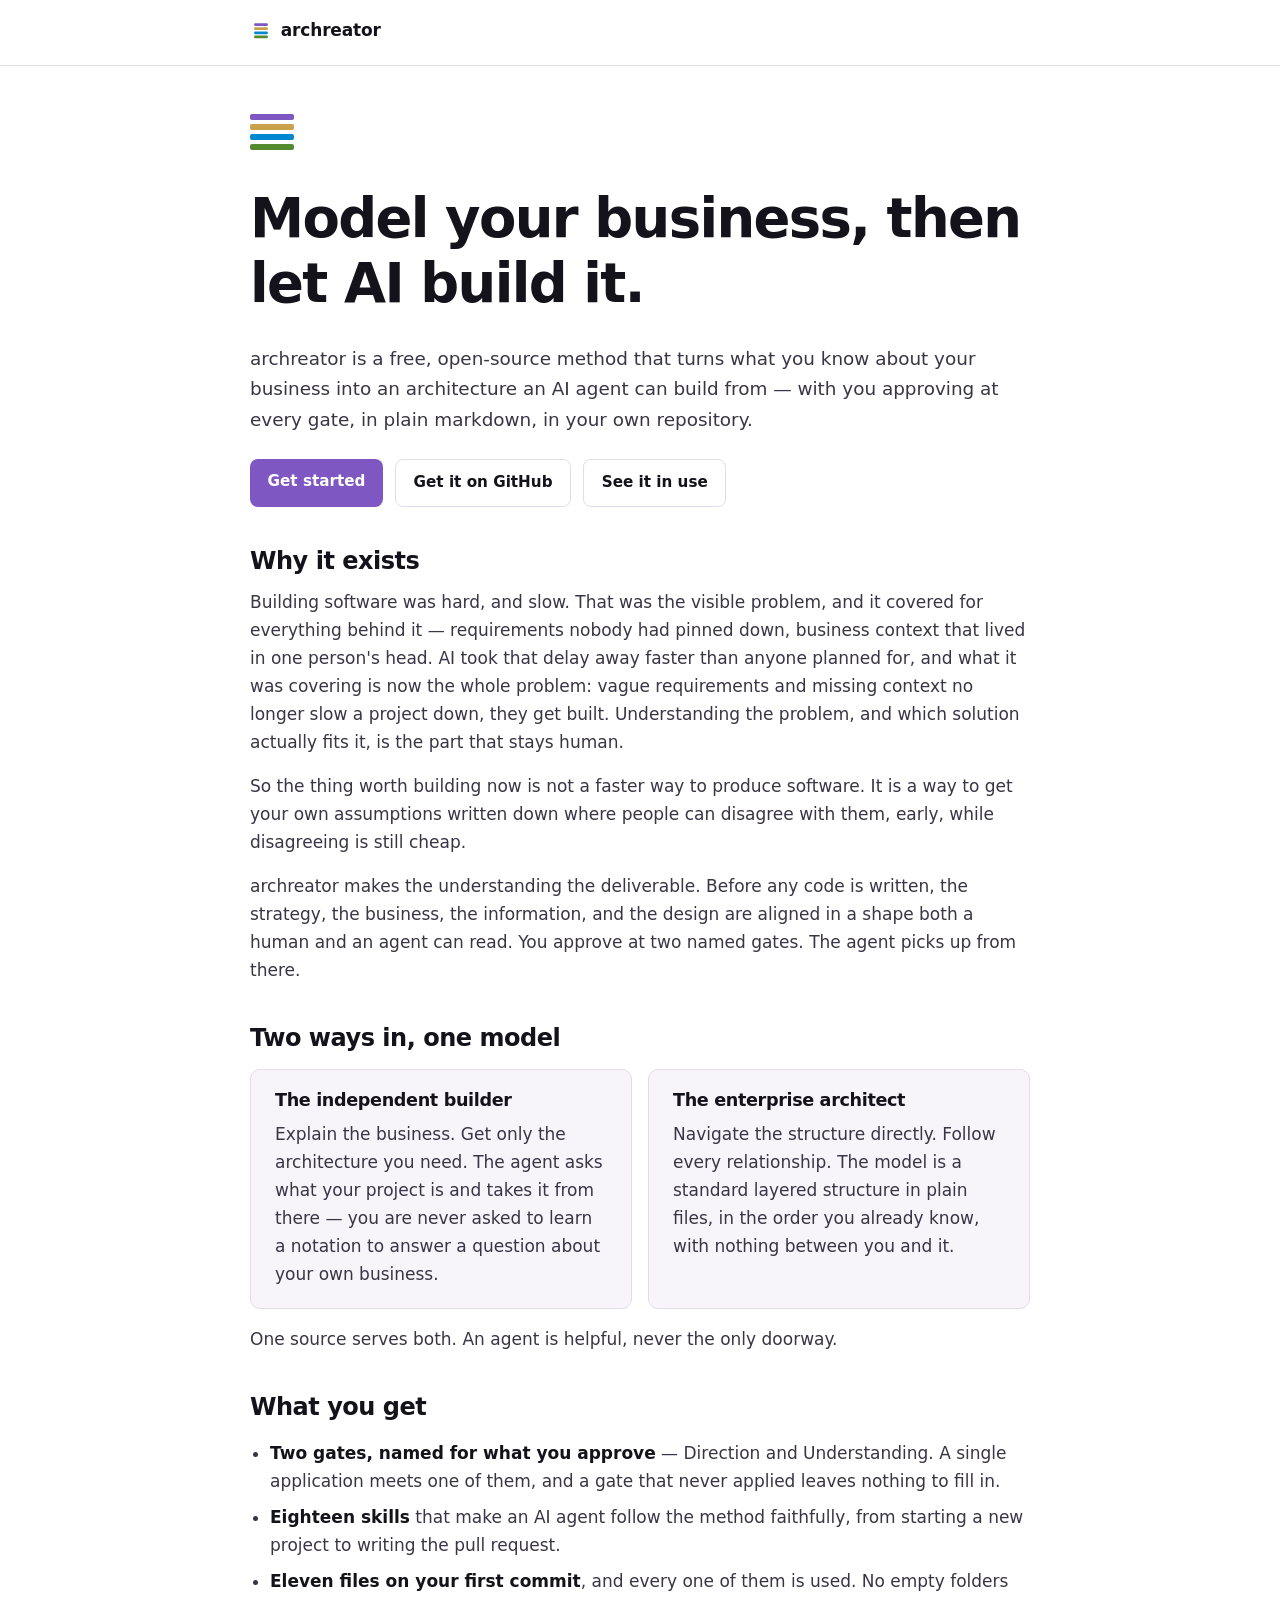
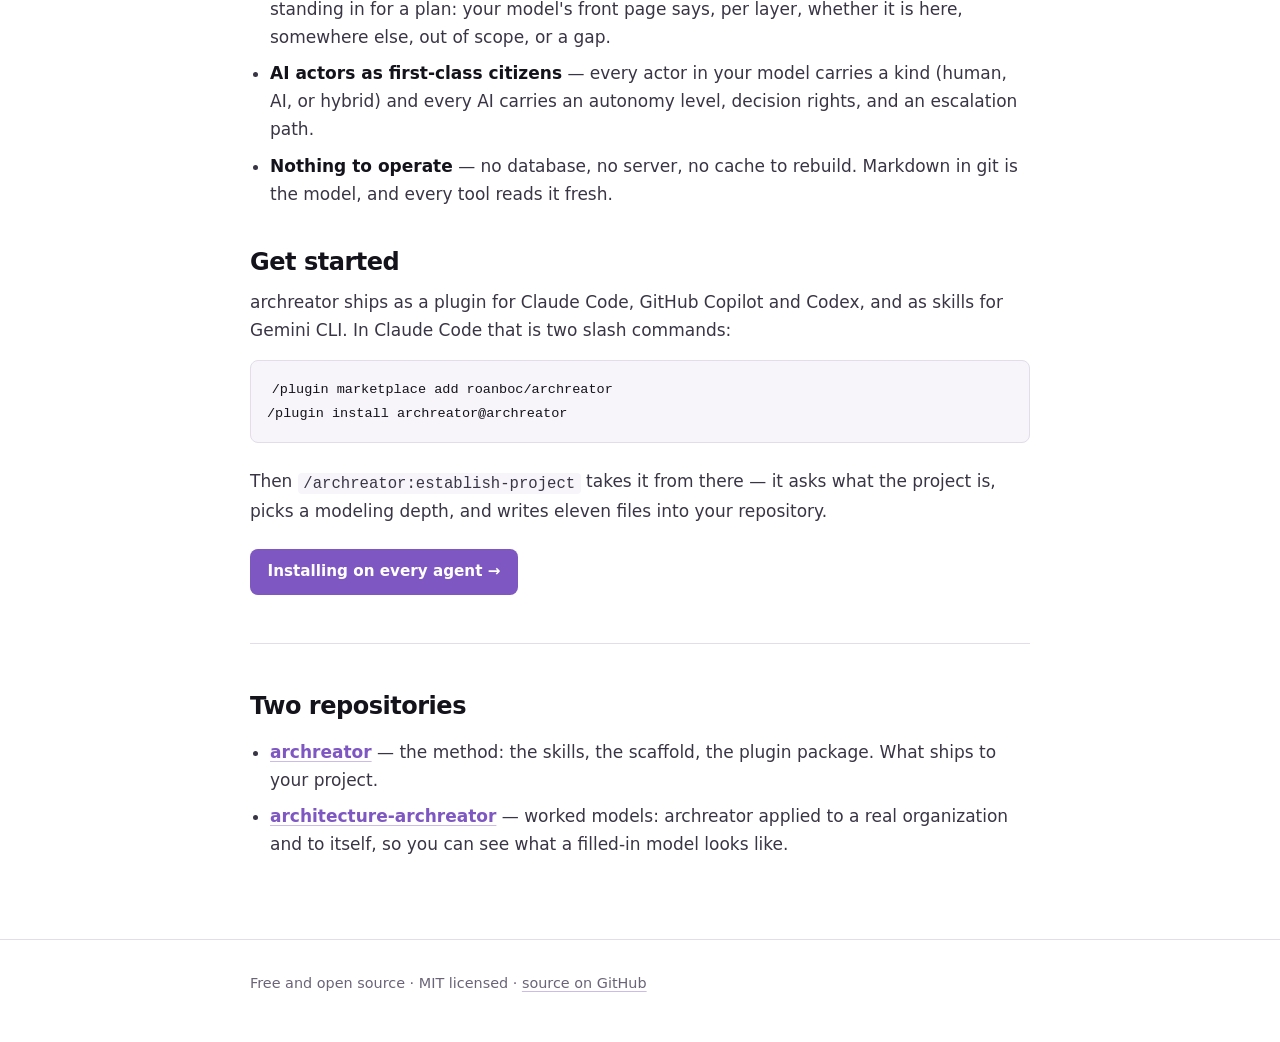
==== site/index.html @ f851e904 "feat: skills by name, three listed, and a health report — 0.4.0 A host loads every skill's name and " ====
<!doctype html>
<html lang="en">
<head>
  <meta charset="utf-8" />
  <meta name="viewport" content="width=device-width, initial-scale=1" />
  <title>archreator — model your business, then let AI build it</title>
  <meta name="description" content="A free, open-source method that turns what you know about your business into an architecture an AI agent can build from, with you approving at every gate. Ships as a plugin for Claude Code, GitHub Copilot and Codex." />
  <meta property="og:title" content="archreator" />
  <meta property="og:description" content="Model your business, then let AI build it. Free, open source, no accounts." />
  <meta property="og:type" content="website" />
  <link rel="icon" href="data:image/svg+xml,%3Csvg xmlns='http://www.w3.org/2000/svg' viewBox='0 0 32 32'%3E%3Crect x='6' y='6' width='20' height='4' rx='1.5' fill='%237e57c2'/%3E%3Crect x='6' y='12' width='20' height='4' rx='1.5' fill='%23c8a24a'/%3E%3Crect x='6' y='18' width='20' height='4' rx='1.5' fill='%230288d1'/%3E%3Crect x='6' y='24' width='20' height='4' rx='1.5' fill='%23558b2f'/%3E%3C/svg%3E" />
  <link rel="stylesheet" href="./style.css" />
</head>
<body>

<header class="site-header">
  <div class="wrap">
    <a class="brand" href="./index.html">
      <svg width="22" height="22" viewBox="0 0 32 32" aria-hidden="true">
        <rect x="6" y="6"  width="20" height="4" rx="1.5" fill="#7e57c2" />
        <rect x="6" y="12" width="20" height="4" rx="1.5" fill="#c8a24a" />
        <rect x="6" y="18" width="20" height="4" rx="1.5" fill="#0288d1" />
        <rect x="6" y="24" width="20" height="4" rx="1.5" fill="#558b2f" />
      </svg>
      archreator
    </a>
  </div>
</header>

<main>
  <div class="wrap">

    <div class="stripes" aria-hidden="true">
      <span style="background:#7e57c2"></span>
      <span style="background:#c8a24a"></span>
      <span style="background:#0288d1"></span>
      <span style="background:#558b2f"></span>
    </div>

    <h1>Model your business, then let AI build it.</h1>

    <p class="lede">
      archreator is a free, open-source method that turns what you know about
      your business into an architecture an AI agent can build from — with you
      approving at every gate, in plain markdown, in your own repository.
    </p>

    <div class="actions">
      <a class="btn btn-primary" href="./start.html">Get started</a>
      <a class="btn btn-ghost" href="https://github.com/roanboc/archreator">Get it on GitHub</a>
      <a class="btn btn-ghost" href="https://github.com/roanboc/architecture-archreator">See it in use</a>
    </div>

    <h2>Why it exists</h2>
    <p>
      Building software was hard, and slow. That was the visible problem, and
      it covered for everything behind it — requirements nobody had pinned
      down, business context that lived in one person's head. AI took that
      delay away faster than anyone planned for, and what it was covering is
      now the whole problem: vague requirements and missing context no longer
      slow a project down, they get built. Understanding the problem, and
      which solution actually fits it, is the part that stays human.
    </p>
    <p>
      So the thing worth building now is not a faster way to produce software.
      It is a way to get your own assumptions written down where people can
      disagree with them, early, while disagreeing is still cheap.
    </p>
    <p>
      archreator makes the understanding the deliverable. Before any code is
      written, the strategy, the business, the information, and the design
      are aligned in a shape both a human and an agent can read. You approve
      at two named gates. The agent picks up from there.
    </p>

    <h2>Two ways in, one model</h2>
    <div class="routes">
      <div class="route">
        <h3>The independent builder</h3>
        <p>Explain the business. Get only the architecture you need. The agent asks what your project is and takes it from there — you are never asked to learn a notation to answer a question about your own business.</p>
      </div>
      <div class="route">
        <h3>The enterprise architect</h3>
        <p>Navigate the structure directly. Follow every relationship. The model is a standard layered structure in plain files, in the order you already know, with nothing between you and it.</p>
      </div>
    </div>
    <p>One source serves both. An agent is helpful, never the only doorway.</p>

    <h2>What you get</h2>
    <ul>
      <li><strong>Two gates, named for what you approve</strong> — Direction and Understanding. A single application meets one of them, and a gate that never applied leaves nothing to fill in.</li>
      <li><strong>Eighteen skills</strong> that make an AI agent follow the method faithfully, from starting a new project to writing the pull request.</li>
      <li><strong>Eleven files on your first commit</strong>, and every one of them is used. No empty folders standing in for a plan: your model's front page says, per layer, whether it is here, somewhere else, out of scope, or a gap.</li>
      <li><strong>AI actors as first-class citizens</strong> — every actor in your model carries a kind (human, AI, or hybrid) and every AI carries an autonomy level, decision rights, and an escalation path.</li>
      <li><strong>Nothing to operate</strong> — no database, no server, no cache to rebuild. Markdown in git is the model, and every tool reads it fresh.</li>
    </ul>

    <h2>Get started</h2>
    <p>
      archreator ships as a plugin for Claude Code, GitHub Copilot and Codex,
      and as skills for Gemini CLI. In Claude Code that is two slash commands:
    </p>
    <pre><code>/plugin marketplace add roanboc/archreator
/plugin install archreator@archreator</code></pre>
    <p>
      Then <code>/archreator:establish-project</code> takes it from there — it
      asks what the project is, picks a modeling depth, and writes eleven files
      into your repository.
    </p>
    <div class="actions">
      <a class="btn btn-primary" href="./start.html">Installing on every agent →</a>
    </div>

    <hr />

    <h2>Two repositories</h2>
    <ul>
      <li><strong><a href="https://github.com/roanboc/archreator">archreator</a></strong> — the method: the skills, the scaffold, the plugin package. What ships to your project.</li>
      <li><strong><a href="https://github.com/roanboc/architecture-archreator">architecture-archreator</a></strong> — worked models: archreator applied to a real organization and to itself, so you can see what a filled-in model looks like.</li>
    </ul>

  </div>
</main>

<footer>
  <div class="wrap">
    Free and open source · MIT licensed ·
    <a href="https://github.com/roanboc/archreator">source on GitHub</a>
  </div>
</footer>

</body>
</html>
---- site/style.css ----
:root {
  color-scheme: light dark;
  --violet: #7e57c2;
  --sand:   #c8a24a;
  --cyan:   #0288d1;
  --green:  #558b2f;
  --ink:    #14121a;
  --ink-2:  #3a3545;
  --ink-3:  #6b6478;
  --paper:  #ffffff;
  --paper-2:#f7f5fa;
  --line:   #e2dceb;
  --accent: var(--violet);
  --sans:   ui-sans-serif, system-ui, -apple-system, "Segoe UI", Roboto, "Helvetica Neue", Arial, sans-serif;
  --mono:   ui-monospace, SFMono-Regular, "SF Mono", Menlo, Consolas, monospace;
}
@media (prefers-color-scheme: dark) {
  :root {
    --ink: #f2eefb; --ink-2: #c3bcd4; --ink-3: #9189aa;
    --paper: #100e16; --paper-2: #17141f; --line: #2a2437;
    --violet: #a98bea; --sand: #e0b968; --cyan: #4bb6ef; --green: #8dc45f;
  }
}
*, *::before, *::after { box-sizing: border-box; }
body {
  margin: 0; background: var(--paper); color: var(--ink);
  font-family: var(--sans); font-size: 17px; line-height: 1.65;
  -webkit-font-smoothing: antialiased;
}
.wrap { width: min(100% - 2.5rem, 780px); margin-inline: auto; }
h1, h2, h3 { line-height: 1.2; letter-spacing: -0.02em; margin: 0 0 .5em; font-weight: 680; }
h1 { font-size: clamp(2.1rem, 1.4rem + 3vw, 3.4rem); letter-spacing: -0.03em; }
h2 { font-size: 1.5rem; margin-top: 2.5rem; }
h3 { font-size: 1.1rem; margin-top: 1.5rem; }
p { margin: 0 0 1rem; color: var(--ink-2); }
a { color: var(--accent); text-decoration-color: color-mix(in oklab, var(--accent) 40%, transparent); text-underline-offset: 3px; }
a:hover { text-decoration-color: currentColor; }
code { font-family: var(--mono); font-size: .92em; background: var(--paper-2); padding: .1em .35em; border-radius: 4px; }
pre { font-family: var(--mono); font-size: .92rem; background: var(--paper-2); border: 1px solid var(--line); border-radius: 8px; padding: 1rem; overflow-x: auto; margin: 1rem 0 1.5rem; }
header.site-header { border-bottom: 1px solid var(--line); padding: 1rem 0; }
header .brand { display: inline-flex; align-items: center; gap: .55rem; text-decoration: none; color: var(--ink); font-weight: 720; letter-spacing: -0.01em; }
main { padding: 3rem 0 4rem; }
.lede { font-size: 1.15rem; color: var(--ink-2); margin-bottom: 1.5rem; }
.stripes { display: inline-block; margin-bottom: 1.5rem; }
.stripes span { display: block; width: 44px; height: 6px; border-radius: 2px; margin-bottom: 4px; }
.actions { display: flex; flex-wrap: wrap; gap: .75rem; margin: 1.5rem 0 2.5rem; }
.btn { display: inline-block; padding: .65rem 1.1rem; border-radius: 8px; font-weight: 600; text-decoration: none; font-size: .95rem; }
.btn-primary { background: var(--accent); color: #ffffff; }
.btn-primary:hover { background: color-mix(in oklab, var(--accent) 88%, black); }
.btn-ghost { border: 1px solid var(--line); color: var(--ink); background: transparent; }
.btn-ghost:hover { background: var(--paper-2); }
ul { padding-left: 1.25rem; }
li { margin-bottom: .5rem; color: var(--ink-2); }
li strong { color: var(--ink); }
hr { border: none; border-top: 1px solid var(--line); margin: 3rem 0; }
footer { color: var(--ink-3); font-size: .9rem; padding: 2rem 0 3rem; border-top: 1px solid var(--line); }
footer a { color: var(--ink-3); }
@media (prefers-color-scheme: dark) {
  .btn-primary { color: #16121f; }
}

/* --- Get started page --- */
.host-nav { display: flex; flex-wrap: wrap; gap: .5rem; margin: 1.5rem 0 2.5rem; }
.host-nav a { display: inline-block; padding: .45rem .85rem; border: 1px solid var(--line); border-radius: 999px; font-size: .9rem; font-weight: 600; text-decoration: none; color: var(--ink); background: var(--paper-2); }
.host-nav a:hover { border-color: var(--accent); color: var(--accent); }
.host { border: 1px solid var(--line); border-radius: 10px; padding: 1.25rem 1.5rem; margin: 0 0 1.5rem; background: var(--paper-2); }
.host h3 { margin-top: 0; display: flex; align-items: baseline; gap: .6rem; flex-wrap: wrap; }
.host h3 .where { font-size: .8rem; font-weight: 500; color: var(--ink-3); letter-spacing: 0; }
.host pre { background: var(--paper); margin-bottom: .75rem; }
.host p:last-child { margin-bottom: 0; }
.steps { counter-reset: step; list-style: none; padding-left: 0; }
.steps > li { counter-increment: step; position: relative; padding-left: 2.5rem; margin-bottom: 1rem; }
.steps > li::before { content: counter(step); position: absolute; left: 0; top: .1rem; width: 1.7rem; height: 1.7rem; border-radius: 50%; background: var(--accent); color: var(--paper); font-size: .85rem; font-weight: 700; display: grid; place-items: center; }
table { border-collapse: collapse; width: 100%; margin: 1rem 0 1.5rem; font-size: .95rem; }
th, td { text-align: left; padding: .55rem .7rem; border-bottom: 1px solid var(--line); vertical-align: top; color: var(--ink-2); }
th { color: var(--ink); font-weight: 650; }
.note { border-left: 3px solid var(--sand); padding: .1rem 0 .1rem 1rem; margin: 1.5rem 0; color: var(--ink-2); }
.routes { display: grid; grid-template-columns: repeat(auto-fit, minmax(280px, 1fr)); gap: 1rem; margin: 1rem 0 1rem; }
.route { border: 1px solid var(--line); border-radius: 10px; padding: 1.25rem 1.5rem; background: var(--paper-2); }
.route h3 { margin-top: 0; }
.route p { margin-bottom: 0; }
.lands-grid { display: grid; grid-template-columns: repeat(auto-fit, minmax(230px, 1fr)); gap: 1rem; margin: 1rem 0 1.5rem; }
.lands { border: 1px solid var(--line); border-radius: 10px; padding: 1.25rem 1.5rem; background: var(--paper-2); }
.lands h3 { margin-top: 0; font-size: .85rem; text-transform: uppercase; letter-spacing: .08em; color: var(--ink-3); }
.lands ul { padding-left: 1.1rem; margin: 0; }
.lands li { font-size: .95rem; }
@media (prefers-color-scheme: dark) {
  .steps > li::before { color: #16121f; }
}
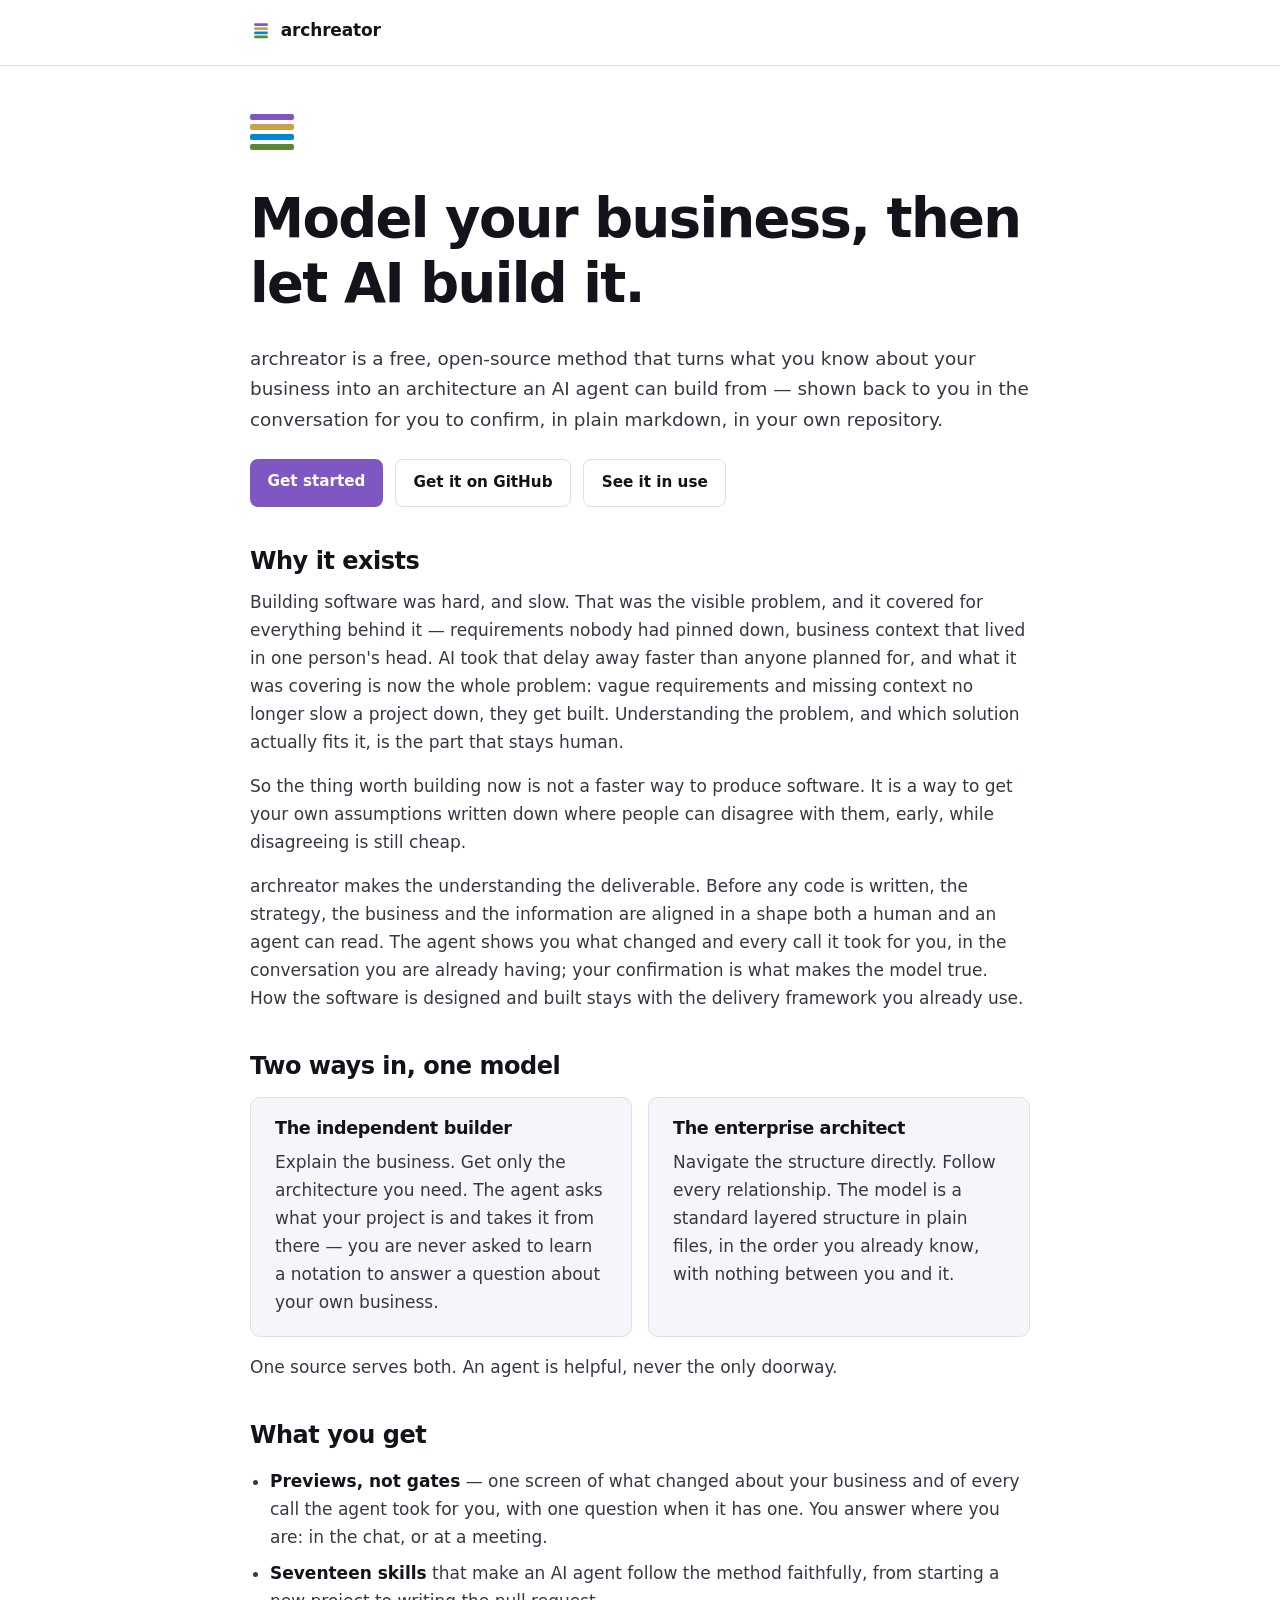
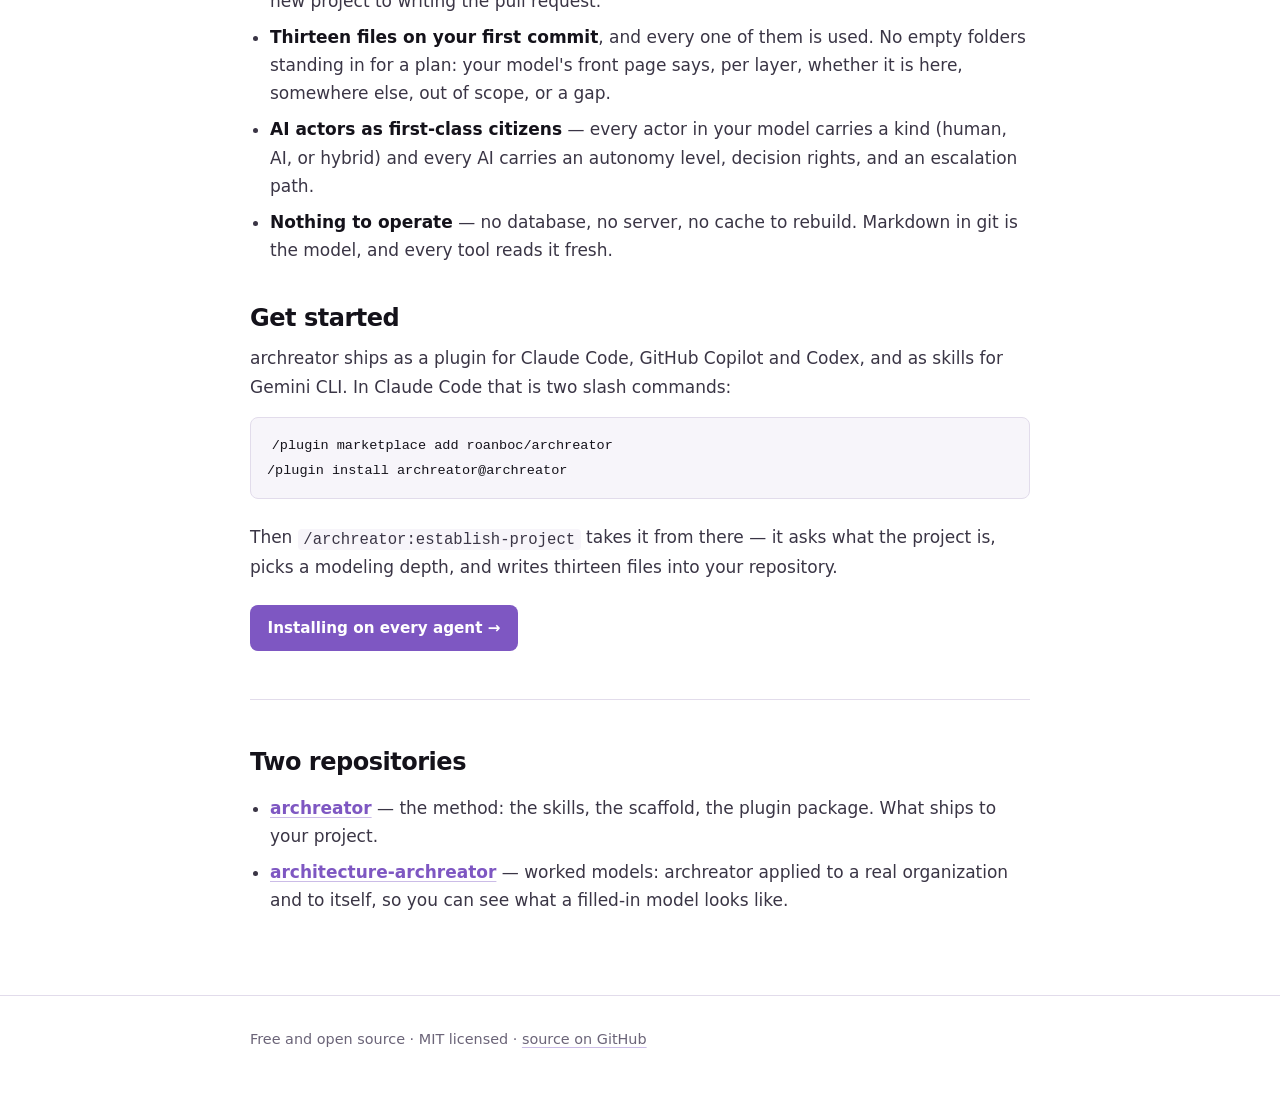
==== commit 07d8bc0b: "feat!: method 0.7 — confirmed in the conversation, realization handed over Two initiatives, recorded" ====
--- a/site/index.html
+++ b/site/index.html
@@ -4,7 +4,7 @@
   <meta charset="utf-8" />
   <meta name="viewport" content="width=device-width, initial-scale=1" />
   <title>archreator — model your business, then let AI build it</title>
-  <meta name="description" content="A free, open-source method that turns what you know about your business into an architecture an AI agent can build from, with you approving at every gate. Ships as a plugin for Claude Code, GitHub Copilot and Codex." />
+  <meta name="description" content="A free, open-source method that turns what you know about your business into an architecture an AI agent can build from, with you confirming what it claims in the conversation. Ships as a plugin for Claude Code, GitHub Copilot and Codex." />
   <meta property="og:title" content="archreator" />
   <meta property="og:description" content="Model your business, then let AI build it. Free, open source, no accounts." />
   <meta property="og:type" content="website" />
@@ -41,8 +41,9 @@
 
     <p class="lede">
       archreator is a free, open-source method that turns what you know about
-      your business into an architecture an AI agent can build from — with you
-      approving at every gate, in plain markdown, in your own repository.
+      your business into an architecture an AI agent can build from — shown
+      back to you in the conversation for you to confirm, in plain markdown, in
+      your own repository.
     </p>
 
     <div class="actions">
@@ -68,9 +69,12 @@
     </p>
     <p>
       archreator makes the understanding the deliverable. Before any code is
-      written, the strategy, the business, the information, and the design
-      are aligned in a shape both a human and an agent can read. You approve
-      at two named gates. The agent picks up from there.
+      written, the strategy, the business and the information are aligned in
+      a shape both a human and an agent can read. The agent shows you what
+      changed and every call it took for you, in the conversation you are
+      already having; your confirmation is what makes the model true. How the
+      software is designed and built stays with the delivery framework you
+      already use.
     </p>
 
     <h2>Two ways in, one model</h2>
@@ -88,9 +92,9 @@
 
     <h2>What you get</h2>
     <ul>
-      <li><strong>Two gates, named for what you approve</strong> — Direction and Understanding. A single application meets one of them, and a gate that never applied leaves nothing to fill in.</li>
-      <li><strong>Eighteen skills</strong> that make an AI agent follow the method faithfully, from starting a new project to writing the pull request.</li>
-      <li><strong>Eleven files on your first commit</strong>, and every one of them is used. No empty folders standing in for a plan: your model's front page says, per layer, whether it is here, somewhere else, out of scope, or a gap.</li>
+      <li><strong>Previews, not gates</strong> — one screen of what changed about your business and of every call the agent took for you, with one question when it has one. You answer where you are: in the chat, or at a meeting.</li>
+      <li><strong>Seventeen skills</strong> that make an AI agent follow the method faithfully, from starting a new project to writing the pull request.</li>
+      <li><strong>Thirteen files on your first commit</strong>, and every one of them is used. No empty folders standing in for a plan: your model's front page says, per layer, whether it is here, somewhere else, out of scope, or a gap.</li>
       <li><strong>AI actors as first-class citizens</strong> — every actor in your model carries a kind (human, AI, or hybrid) and every AI carries an autonomy level, decision rights, and an escalation path.</li>
       <li><strong>Nothing to operate</strong> — no database, no server, no cache to rebuild. Markdown in git is the model, and every tool reads it fresh.</li>
     </ul>
@@ -104,8 +108,8 @@
 /plugin install archreator@archreator</code></pre>
     <p>
       Then <code>/archreator:establish-project</code> takes it from there — it
-      asks what the project is, picks a modeling depth, and writes eleven files
-      into your repository.
+      asks what the project is, picks a modeling depth, and writes thirteen
+      files into your repository.
     </p>
     <div class="actions">
       <a class="btn btn-primary" href="./start.html">Installing on every agent →</a>
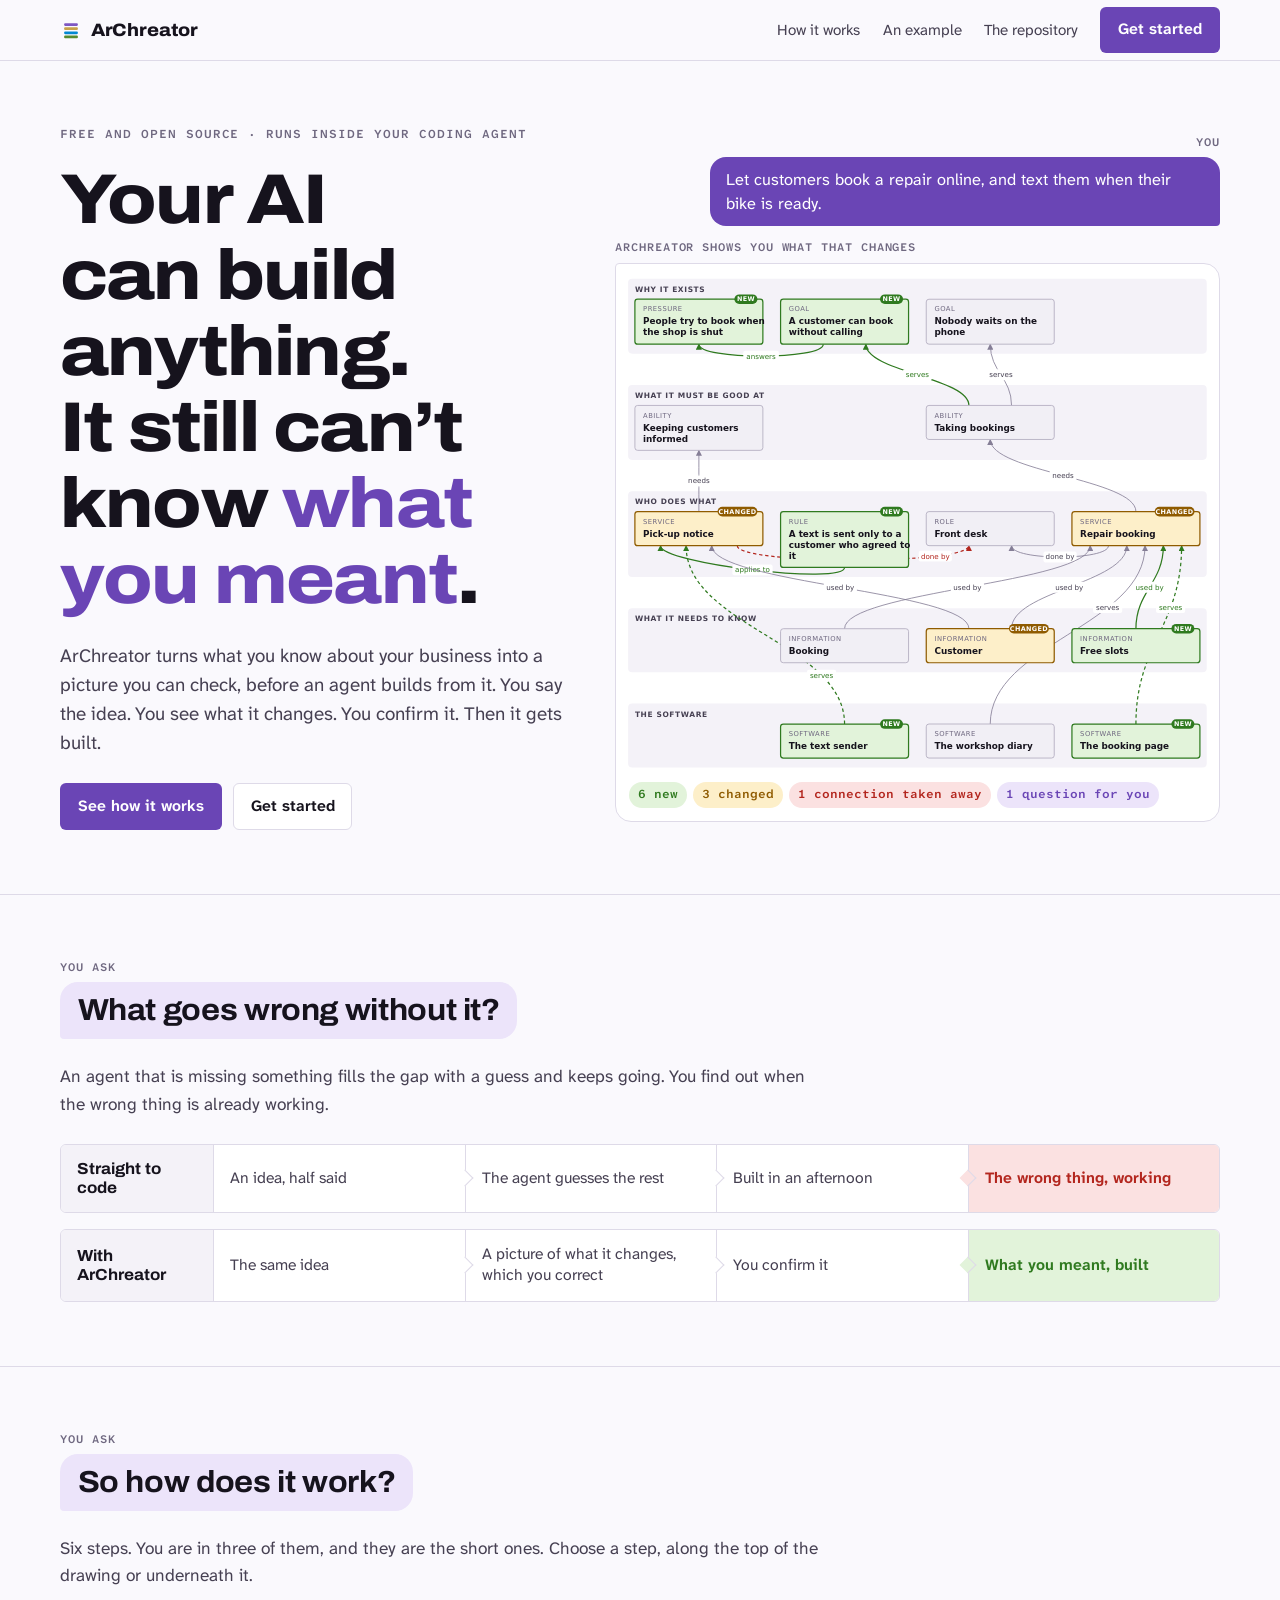
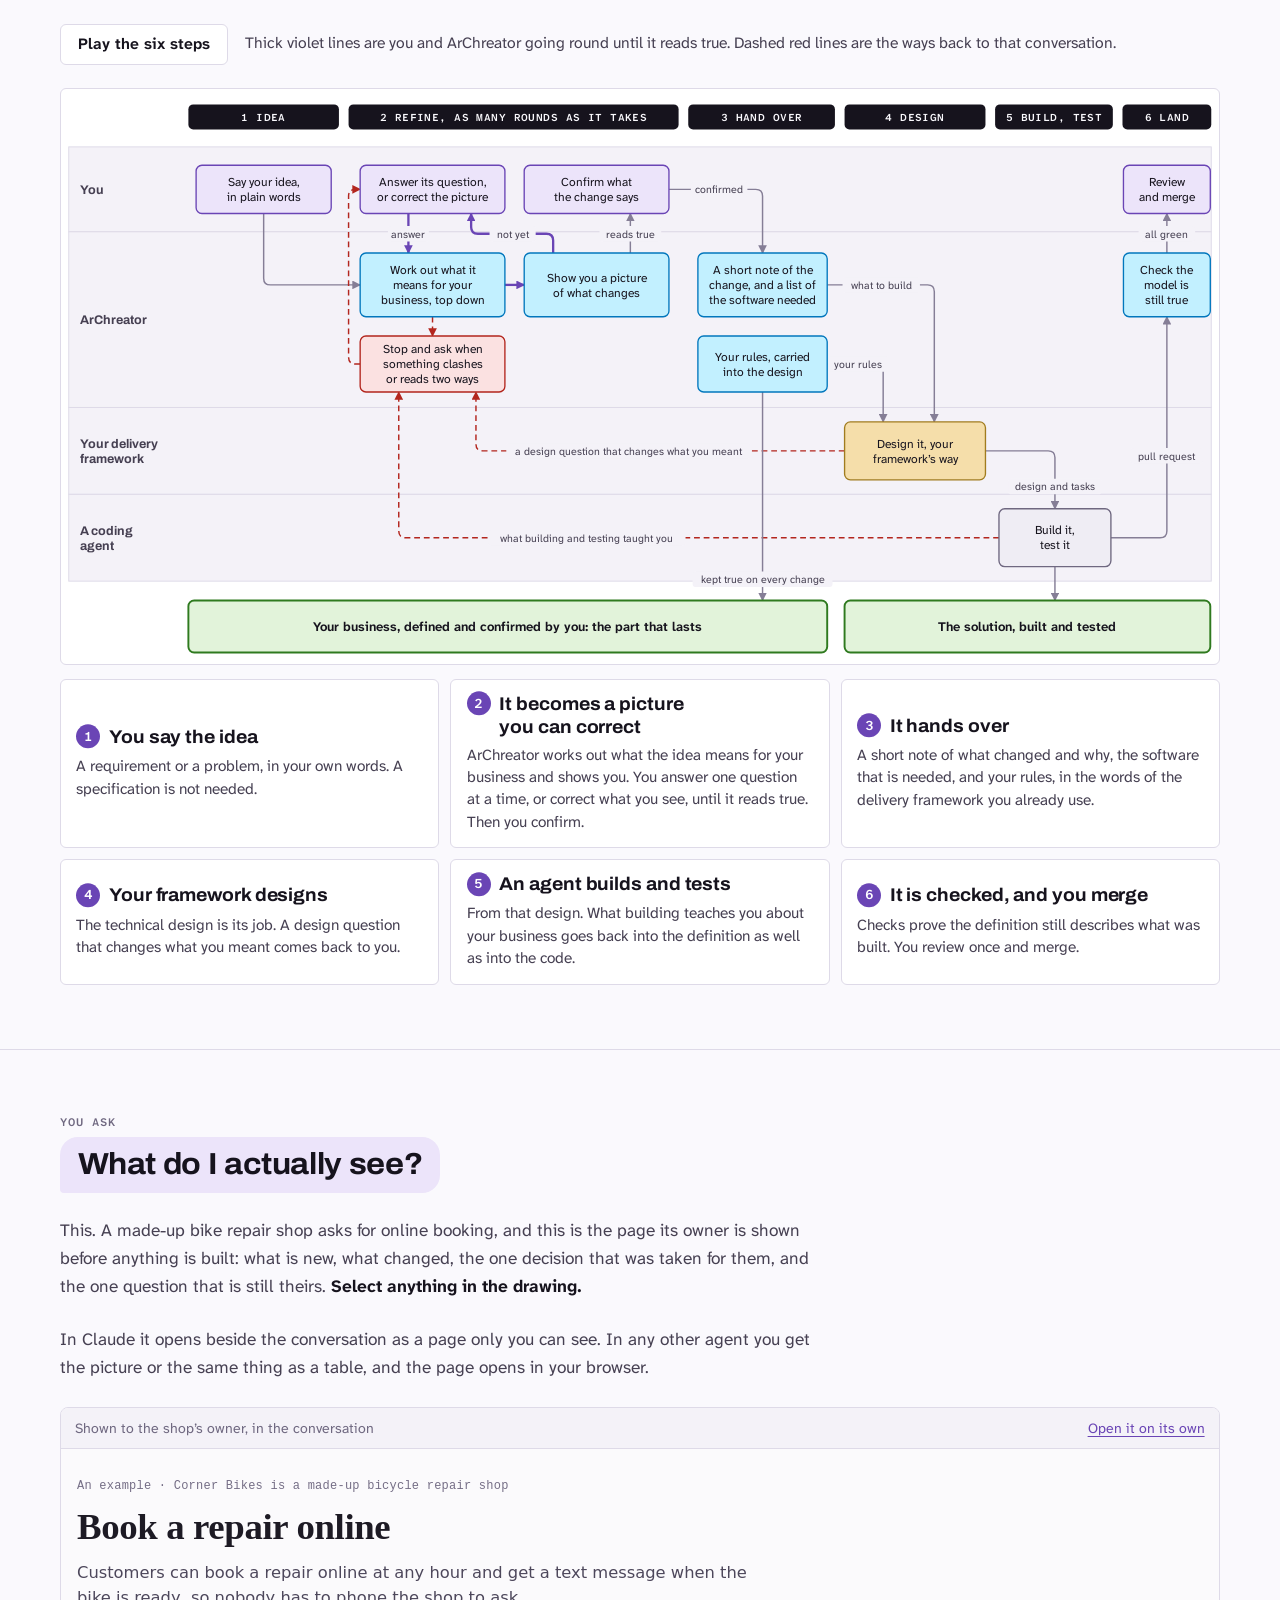
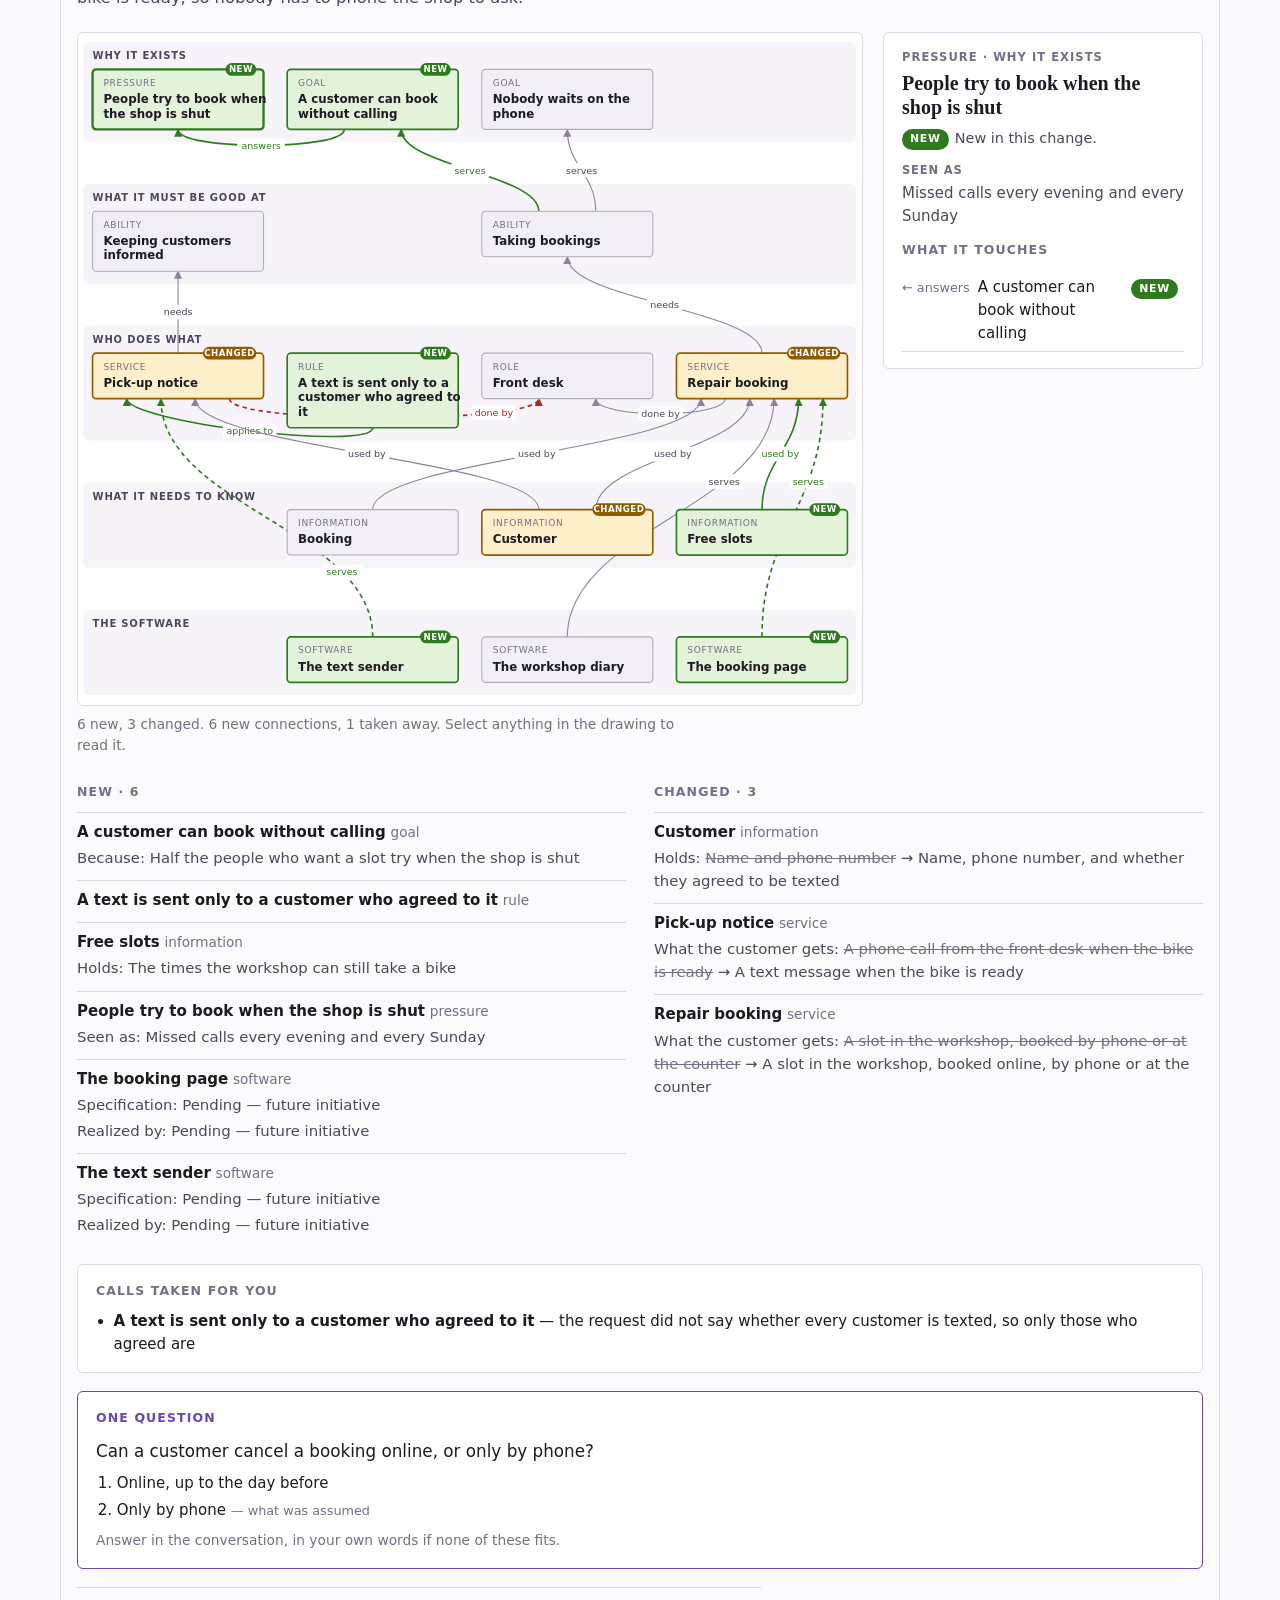
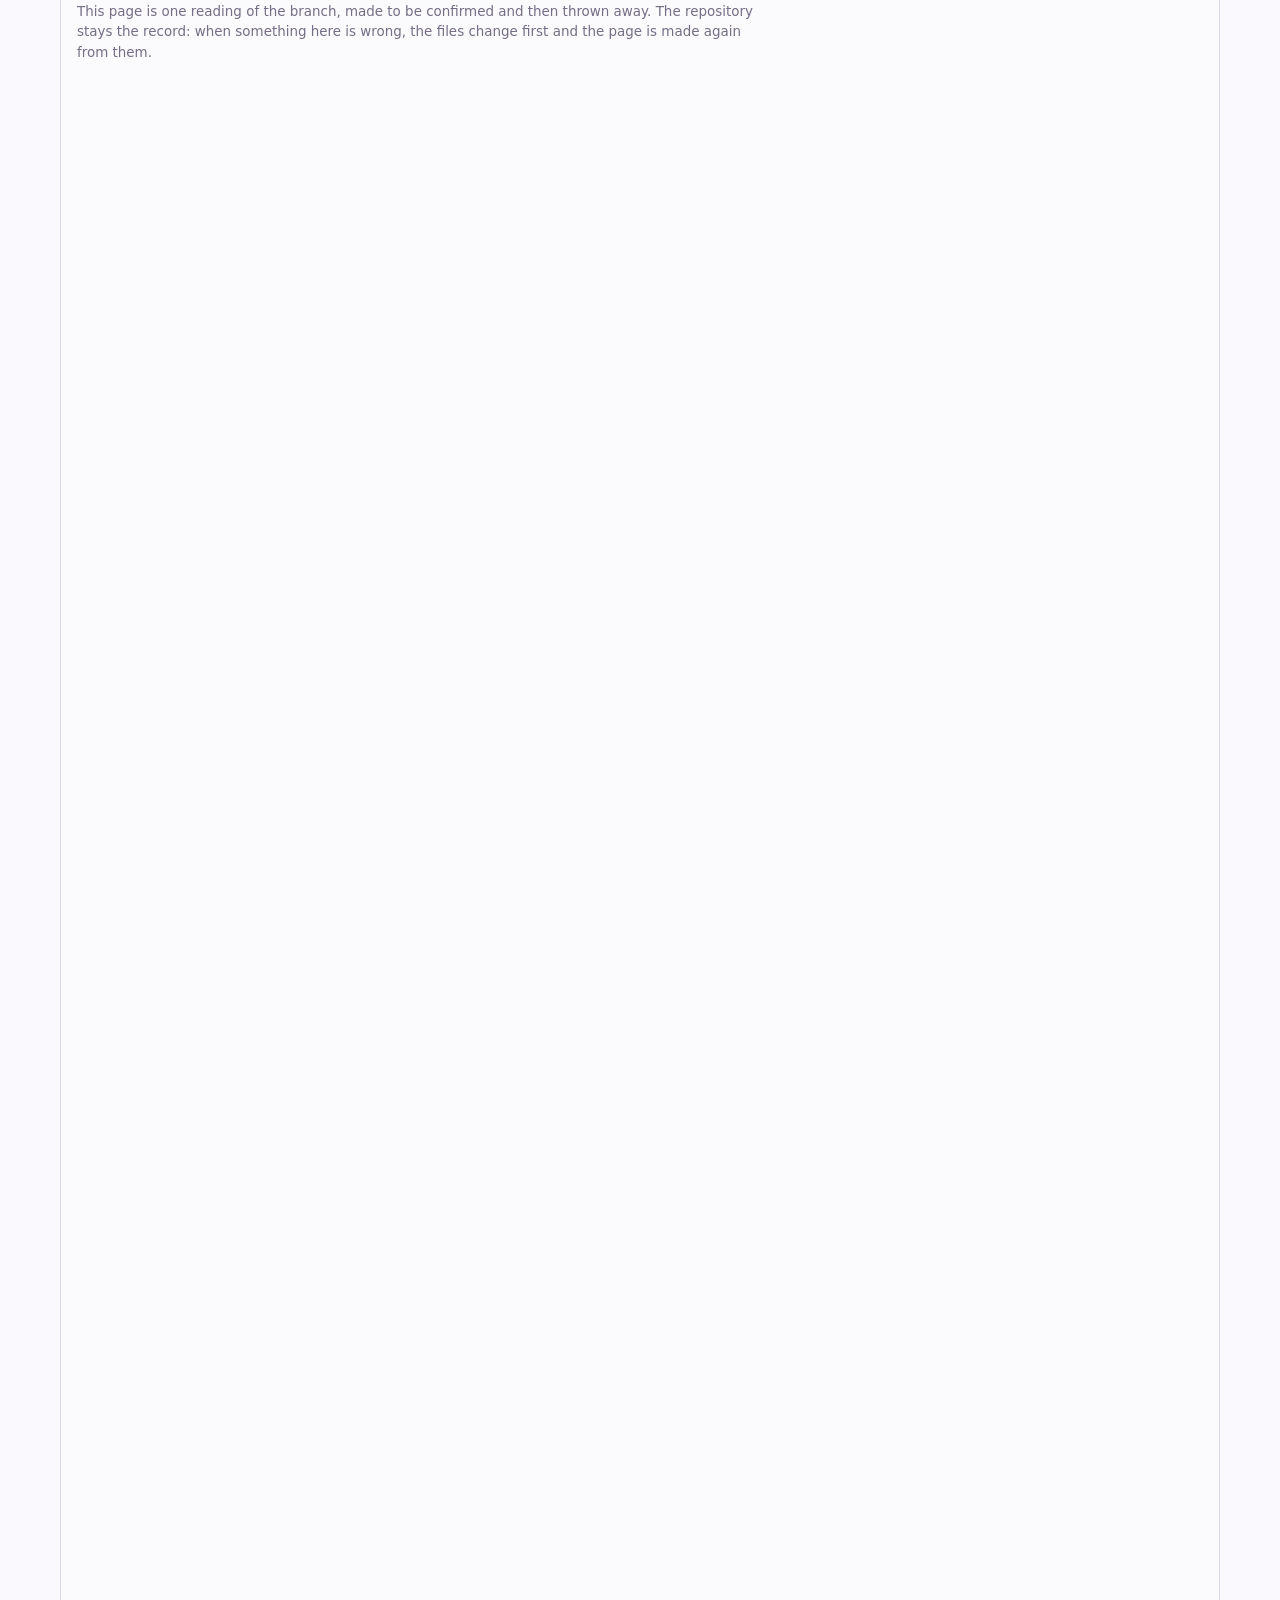
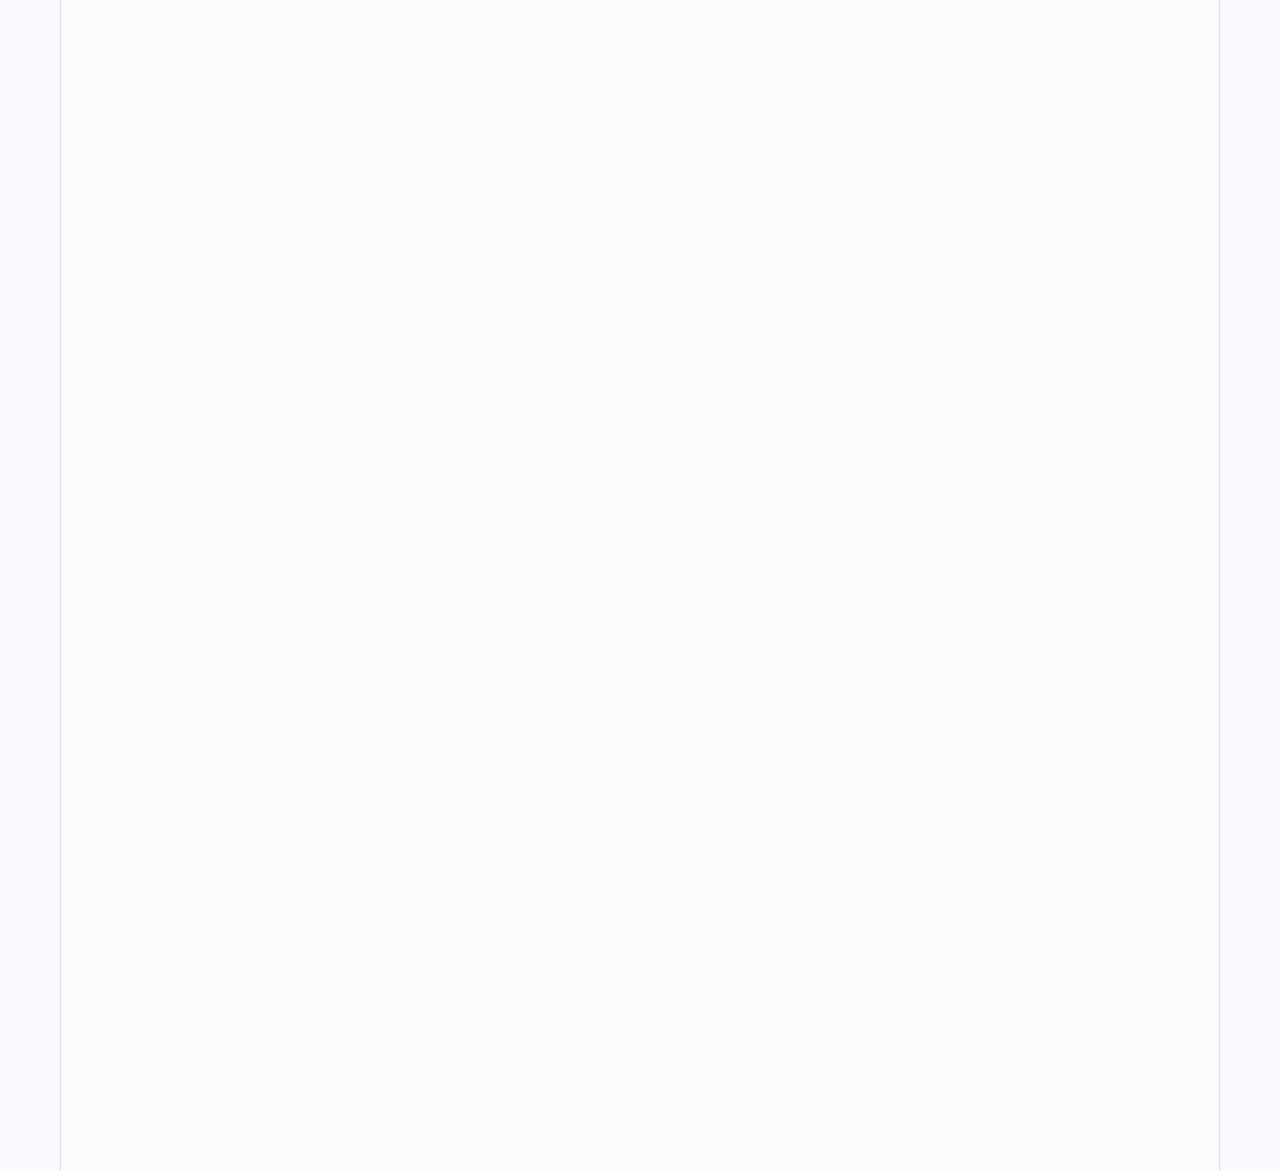
==== commit 4c1b8904: "feat(site): a landing page for somebody who has never heard of the method The page reads as a conver" ====
--- a/site/index.html
+++ b/site/index.html
@@ -3,12 +3,13 @@
 <head>
   <meta charset="utf-8" />
   <meta name="viewport" content="width=device-width, initial-scale=1" />
-  <title>archreator — model your business, then let AI build it</title>
-  <meta name="description" content="A free, open-source method that turns what you know about your business into an architecture an AI agent can build from, with you confirming what it claims in the conversation. Ships as a plugin for Claude Code, GitHub Copilot and Codex." />
-  <meta property="og:title" content="archreator" />
-  <meta property="og:description" content="Model your business, then let AI build it. Free, open source, no accounts." />
+  <title>ArChreator — see what your idea means before an agent builds it</title>
+  <meta name="description" content="A free, open-source method that turns what you know about your business into a picture you can check, before an AI agent builds from it. Runs inside Claude Code, GitHub Copilot, Codex and Gemini CLI." />
+  <meta property="og:title" content="ArChreator" />
+  <meta property="og:description" content="Your AI can build anything. It still can't know what you meant. See what your idea changes about your business, confirm it, then let it be built." />
   <meta property="og:type" content="website" />
   <link rel="icon" href="data:image/svg+xml,%3Csvg xmlns='http://www.w3.org/2000/svg' viewBox='0 0 32 32'%3E%3Crect x='6' y='6' width='20' height='4' rx='1.5' fill='%237e57c2'/%3E%3Crect x='6' y='12' width='20' height='4' rx='1.5' fill='%23c8a24a'/%3E%3Crect x='6' y='18' width='20' height='4' rx='1.5' fill='%230288d1'/%3E%3Crect x='6' y='24' width='20' height='4' rx='1.5' fill='%23558b2f'/%3E%3C/svg%3E" />
+  <link rel="preload" href="./assets/fonts/archivo.woff2" as="font" type="font/woff2" crossorigin />
   <link rel="stylesheet" href="./style.css" />
 </head>
 <body>
@@ -22,116 +23,370 @@
         <rect x="6" y="18" width="20" height="4" rx="1.5" fill="#0288d1" />
         <rect x="6" y="24" width="20" height="4" rx="1.5" fill="#558b2f" />
       </svg>
-      archreator
+      ArChreator
     </a>
+    <nav class="site-nav" aria-label="On this page">
+      <a href="#how">How it works</a>
+      <a href="#see">An example</a>
+      <a href="#where">The repository</a>
+      <a class="btn btn-primary" href="./start.html">Get started</a>
+    </nav>
   </div>
 </header>
 
 <main>
-  <div class="wrap">
-
-    <div class="stripes" aria-hidden="true">
-      <span style="background:#7e57c2"></span>
-      <span style="background:#c8a24a"></span>
-      <span style="background:#0288d1"></span>
-      <span style="background:#558b2f"></span>
-    </div>
-
-    <h1>Model your business, then let AI build it.</h1>
-
-    <p class="lede">
-      archreator is a free, open-source method that turns what you know about
-      your business into an architecture an AI agent can build from — shown
-      back to you in the conversation for you to confirm, in plain markdown, in
-      your own repository.
-    </p>
-
-    <div class="actions">
-      <a class="btn btn-primary" href="./start.html">Get started</a>
-      <a class="btn btn-ghost" href="https://github.com/roanboc/archreator">Get it on GitHub</a>
-      <a class="btn btn-ghost" href="https://github.com/roanboc/architecture-archreator">See it in use</a>
-    </div>
-
-    <h2>Why it exists</h2>
-    <p>
-      Building software was hard, and slow. That was the visible problem, and
-      it covered for everything behind it — requirements nobody had pinned
-      down, business context that lived in one person's head. AI took that
-      delay away faster than anyone planned for, and what it was covering is
-      now the whole problem: vague requirements and missing context no longer
-      slow a project down, they get built. Understanding the problem, and
-      which solution actually fits it, is the part that stays human.
-    </p>
-    <p>
-      So the thing worth building now is not a faster way to produce software.
-      It is a way to get your own assumptions written down where people can
-      disagree with them, early, while disagreeing is still cheap.
-    </p>
-    <p>
-      archreator makes the understanding the deliverable. Before any code is
-      written, the strategy, the business and the information are aligned in
-      a shape both a human and an agent can read. The agent shows you what
-      changed and every call it took for you, in the conversation you are
-      already having; your confirmation is what makes the model true. How the
-      software is designed and built stays with the delivery framework you
-      already use.
-    </p>
-
-    <h2>Two ways in, one model</h2>
-    <div class="routes">
-      <div class="route">
-        <h3>The independent builder</h3>
-        <p>Explain the business. Get only the architecture you need. The agent asks what your project is and takes it from there — you are never asked to learn a notation to answer a question about your own business.</p>
-      </div>
-      <div class="route">
-        <h3>The enterprise architect</h3>
-        <p>Navigate the structure directly. Follow every relationship. The model is a standard layered structure in plain files, in the order you already know, with nothing between you and it.</p>
-      </div>
-    </div>
-    <p>One source serves both. An agent is helpful, never the only doorway.</p>
-
-    <h2>What you get</h2>
-    <ul>
-      <li><strong>Previews, not gates</strong> — one screen of what changed about your business and of every call the agent took for you, with one question when it has one. You answer where you are: in the chat, or at a meeting.</li>
-      <li><strong>Seventeen skills</strong> that make an AI agent follow the method faithfully, from starting a new project to writing the pull request.</li>
-      <li><strong>Thirteen files on your first commit</strong>, and every one of them is used. No empty folders standing in for a plan: your model's front page says, per layer, whether it is here, somewhere else, out of scope, or a gap.</li>
-      <li><strong>AI actors as first-class citizens</strong> — every actor in your model carries a kind (human, AI, or hybrid) and every AI carries an autonomy level, decision rights, and an escalation path.</li>
-      <li><strong>Nothing to operate</strong> — no database, no server, no cache to rebuild. Markdown in git is the model, and every tool reads it fresh.</li>
-    </ul>
-
-    <h2>Get started</h2>
-    <p>
-      archreator ships as a plugin for Claude Code, GitHub Copilot and Codex,
-      and as skills for Gemini CLI. In Claude Code that is two slash commands:
-    </p>
-    <pre><code>/plugin marketplace add roanboc/archreator
-/plugin install archreator@archreator</code></pre>
-    <p>
-      Then <code>/archreator:establish-project</code> takes it from there — it
-      asks what the project is, picks a modeling depth, and writes thirteen
-      files into your repository.
-    </p>
-    <div class="actions">
-      <a class="btn btn-primary" href="./start.html">Installing on every agent →</a>
-    </div>
-
-    <hr />
-
-    <h2>Two repositories</h2>
-    <ul>
-      <li><strong><a href="https://github.com/roanboc/archreator">archreator</a></strong> — the method: the skills, the scaffold, the plugin package. What ships to your project.</li>
-      <li><strong><a href="https://github.com/roanboc/architecture-archreator">architecture-archreator</a></strong> — worked models: archreator applied to a real organization and to itself, so you can see what a filled-in model looks like.</li>
-    </ul>
-
-  </div>
+
+  <section class="hero">
+    <div class="wrap">
+      <div>
+        <span class="label">Free and open source · runs inside your coding agent</span>
+        <h1>Your AI can build anything. It still can’t know <em>what you meant</em>.</h1>
+        <p class="lede">
+          ArChreator turns what you know about your business into a picture
+          you can check, before an agent builds from it. You say the idea.
+          You see what it changes. You confirm it. Then it gets built.
+        </p>
+        <div class="actions">
+          <a class="btn btn-primary" href="#how">See how it works</a>
+          <a class="btn btn-ghost" href="./start.html">Get started</a>
+        </div>
+      </div>
+
+      <div class="chat" aria-label="An example conversation">
+        <div class="said">
+          <span class="who">You</span>
+          <p>Let customers book a repair online, and text them when their bike is ready.</p>
+        </div>
+        <div class="shown">
+          <span class="who">ArChreator shows you what that changes</span>
+          <div class="sheet">
+            <div class="picture" id="hero-picture" data-src="./demo/preview.svg">
+              <img src="./demo/preview.svg" width="856" height="738"
+                   alt="A drawing of a bike shop’s business in five bands: why it exists, what it must be good at, who does what, what it needs to know, and the software. New things are marked new, changed things changed." />
+            </div>
+            <ul class="tally" aria-label="What the change does">
+              <li class="chip new">6 new</li>
+              <li class="chip changed">3 changed</li>
+              <li class="chip gone">1 connection taken away</li>
+              <li class="chip ask">1 question for you</li>
+            </ul>
+          </div>
+        </div>
+      </div>
+    </div>
+  </section>
+
+  <section class="turn" id="why">
+    <div class="wrap">
+      <div class="q"><span class="who">You ask</span><h2>What goes wrong without it?</h2></div>
+      <p class="a">
+        An agent that is missing something fills the gap with a guess and
+        keeps going. You find out when the wrong thing is already working.
+      </p>
+      <div class="roads">
+        <div class="road without">
+          <div class="name">Straight to code</div>
+          <div class="stop">An idea, half said</div>
+          <div class="stop">The agent guesses the rest</div>
+          <div class="stop">Built in an afternoon</div>
+          <div class="stop end">The wrong thing, working</div>
+        </div>
+        <div class="road with">
+          <div class="name">With ArChreator</div>
+          <div class="stop">The same idea</div>
+          <div class="stop">A picture of what it changes, which you correct</div>
+          <div class="stop">You confirm it</div>
+          <div class="stop end">What you meant, built</div>
+        </div>
+      </div>
+    </div>
+  </section>
+
+  <section class="turn" id="how">
+    <div class="wrap">
+      <div class="q"><span class="who">You ask</span><h2>So how does it work?</h2></div>
+      <p class="a">
+        Six steps. You are in three of them, and they are the short ones.
+        Choose a step, along the top of the drawing or underneath it.
+      </p>
+      <div class="loop-controls">
+        <button class="btn btn-ghost" type="button" id="loop-play">Play the six steps</button>
+        <p class="loop-caption" id="loop-caption" aria-live="polite">Thick violet lines are you and ArChreator going round until it reads true. Dashed red lines are the ways back to that conversation.</p>
+      </div>
+      <div class="loop-frame" id="loop"></div>
+      <ol class="steps">
+        <li><button type="button" aria-pressed="false">
+          <h3>You say the idea</h3>
+          <p>A requirement or a problem, in your own words. A specification is not needed.</p>
+        </button></li>
+        <li><button type="button" aria-pressed="false">
+          <h3>It becomes a picture you can correct</h3>
+          <p>ArChreator works out what the idea means for your business and shows you. You answer one question at a time, or correct what you see, until it reads true. Then you confirm.</p>
+        </button></li>
+        <li><button type="button" aria-pressed="false">
+          <h3>It hands over</h3>
+          <p>A short note of what changed and why, the software that is needed, and your rules, in the words of the delivery framework you already use.</p>
+        </button></li>
+        <li><button type="button" aria-pressed="false">
+          <h3>Your framework designs</h3>
+          <p>The technical design is its job. A design question that changes what you meant comes back to you.</p>
+        </button></li>
+        <li><button type="button" aria-pressed="false">
+          <h3>An agent builds and tests</h3>
+          <p>From that design. What building teaches you about your business goes back into the definition as well as into the code.</p>
+        </button></li>
+        <li><button type="button" aria-pressed="false">
+          <h3>It is checked, and you merge</h3>
+          <p>Checks prove the definition still describes what was built. You review once and merge.</p>
+        </button></li>
+      </ol>
+    </div>
+  </section>
+
+  <section class="turn" id="see">
+    <div class="wrap">
+      <div class="q"><span class="who">You ask</span><h2>What do I actually see?</h2></div>
+      <p class="a">
+        This. A made-up bike repair shop asks for online booking, and this is
+        the page its owner is shown before anything is built: what is new,
+        what changed, the one decision that was taken for them, and the one
+        question that is still theirs. <strong>Select anything in the drawing.</strong>
+      </p>
+      <p class="a">
+        In Claude it opens beside the conversation as a page only you can
+        see. In any other agent you get the picture or the same thing as a
+        table, and the page opens in your browser.
+      </p>
+      <div class="window">
+        <div class="window-bar">
+          <span>Shown to the shop’s owner, in the conversation</span>
+          <a href="./demo/preview.html">Open it on its own</a>
+        </div>
+        <iframe id="example" src="./demo/preview.html" title="An example preview: a bike shop adds online booking" loading="lazy"></iframe>
+      </div>
+    </div>
+  </section>
+
+  <section class="turn" id="keep">
+    <div class="wrap">
+      <div class="q"><span class="who">You ask</span><h2>What do I end up with?</h2></div>
+      <div class="keeps">
+        <div class="keep first">
+          <span class="label">The part that lasts</span>
+          <h3>Your business, written down and confirmed by you</h3>
+          <p>
+            Plain text files in your own repository, readable by people and
+            by any AI agent. Every change keeps them true, so the next idea
+            starts from what you already decided.
+          </p>
+          <ul class="layers">
+            <li class="why"><b>Why it exists</b> Goals, pressures, the principles you will not break</li>
+            <li class="good"><b>What it must be good at</b> The abilities the business depends on</li>
+            <li class="does"><b>Who does what</b> What you offer, the roles, the steps, the rules</li>
+            <li class="knows"><b>What it needs to know</b> The information, and who owns it</li>
+            <li class="soft"><b>The software</b> What is needed, and where each piece is specified</li>
+            <li class="runs"><b>Where it runs</b> Only where the business cares</li>
+          </ul>
+        </div>
+        <div class="keep">
+          <span class="label">And</span>
+          <h3>The software, built and tested</h3>
+          <p>
+            Built by your coding agent, from a design your own delivery
+            framework wrote, with your rules carried into it. Afterwards
+            ArChreator checks that what was built is what you confirmed.
+          </p>
+          <ul class="checks">
+            <li>Every link leads somewhere</li>
+            <li>Every reference names something real</li>
+            <li>Every page talks about your business</li>
+            <li>Every piece of software says where it is specified</li>
+          </ul>
+        </div>
+      </div>
+    </div>
+  </section>
+
+  <section class="turn" id="where">
+    <div class="wrap">
+      <div class="q"><span class="who">You ask</span><h2>Where does it all live?</h2></div>
+      <p class="a">
+        In your repository, in folders numbered in the order the questions
+        are asked. A folder appears when there is something to put in it.
+        Pick one.
+      </p>
+      <div class="repo">
+        <ul class="tree" aria-label="The folders of a project">
+          <li class="root">your-project/</li>
+          <li><ul>
+            <li><button type="button" data-for="at-agents"><span class="dot you"></span>AGENTS.md</button></li>
+            <li><button type="button" data-for="at-front"><span class="dot"></span>architecture/</button>
+              <ul>
+                <li><button type="button" data-for="at-design"><span class="dot none"></span>0_business-design/</button></li>
+                <li><button type="button" data-for="at-strategy"><span class="dot why"></span>1_strategy/</button></li>
+                <li><button type="button" data-for="at-business"><span class="dot does"></span>2_business/</button></li>
+                <li><button type="button" data-for="at-information"><span class="dot knows"></span>3_information/</button></li>
+                <li><button type="button" data-for="at-application"><span class="dot soft"></span>4_application/</button></li>
+                <li><button type="button" data-for="at-technology"><span class="dot runs"></span>5_technology/</button></li>
+                <li><button type="button" data-for="at-scope"><span class="dot"></span>scope/</button></li>
+                <li><button type="button" data-for="at-decisions"><span class="dot"></span>decisions/</button></li>
+                <li><button type="button" data-for="at-relationships"><span class="dot"></span>relationships.md</button></li>
+              </ul>
+            </li>
+            <li><button type="button" data-for="at-scripts"><span class="dot"></span>scripts/</button></li>
+            <li><button type="button" data-for="at-work"><span class="dot none"></span>.archreator/work/</button></li>
+          </ul></li>
+        </ul>
+
+        <div class="shelf" aria-live="polite">
+          <article id="at-agents">
+            <p class="path">AGENTS.md</p>
+            <h3>The front door for any agent</h3>
+            <p>Every coding agent reads this file first. It says who decides, how much of the business is described, and which delivery framework builds the software.</p>
+            <p class="eg"><span class="label">In the bike shop</span>The owner decides. The shop is described as one small business. No delivery framework yet.</p>
+          </article>
+          <article id="at-front">
+            <p class="path">architecture/README.md</p>
+            <h3>The front page of your business</h3>
+            <p>One line per folder below: filled in, kept somewhere else, left out on purpose, or a gap you know about. Nothing is silently missing.</p>
+            <p class="eg"><span class="label">In the bike shop</span>Strategy, business and information are filled in. Where it runs is left out: nothing depends on it.</p>
+          </article>
+          <article id="at-design">
+            <p class="path">architecture/0_business-design/</p>
+            <h3>Who it is for, and how it pays its way</h3>
+            <p>Two one-page canvases: your customers and what you offer them, and how the business works as a whole. Used when you describe a whole business, skipped for a single application.</p>
+            <p class="eg"><span class="label">In the bike shop</span>People who ride to work and cannot be without their bike for long.</p>
+          </article>
+          <article id="at-strategy">
+            <p class="path">architecture/1_strategy/</p>
+            <h3>Why it exists</h3>
+            <p>Your goals, what presses on you, the principles you will not break, and what the business must be good at. Every later change is judged against this.</p>
+            <p class="eg"><span class="label">In the bike shop</span>Nobody waits on the phone. A customer is asked for their details once.</p>
+          </article>
+          <article id="at-business">
+            <p class="path">architecture/2_business/</p>
+            <h3>Who does what</h3>
+            <p>What you offer, who does the work, in which steps, under which rules. The people who use an AI agent and the agents themselves are both written down, with what each may decide alone.</p>
+            <p class="eg"><span class="label">In the bike shop</span>Repair booking, done by the front desk. A text is sent only to a customer who agreed to it.</p>
+          </article>
+          <article id="at-information">
+            <p class="path">architecture/3_information/</p>
+            <h3>What it needs to know</h3>
+            <p>The information the business runs on, what each piece holds, and who uses it.</p>
+            <p class="eg"><span class="label">In the bike shop</span>Customer: name, phone number, and whether they agreed to be texted.</p>
+          </article>
+          <article id="at-application">
+            <p class="path">architecture/4_application/</p>
+            <h3>What software does it</h3>
+            <p>A list, one line per piece of software: what it serves, where it is specified, which code it is. The design itself belongs to your delivery framework, and this line points to it.</p>
+            <p class="eg"><span class="label">In the bike shop</span>The booking page serves Repair booking. Not built yet, and it says so.</p>
+          </article>
+          <article id="at-technology">
+            <p class="path">architecture/5_technology/</p>
+            <h3>Where it runs</h3>
+            <p>Only where the business cares: a law about where data is kept, a hosting contract, who pays.</p>
+            <p class="eg"><span class="label">In the bike shop</span>Empty. Nothing about the shop depends on where its software runs.</p>
+          </article>
+          <article id="at-scope">
+            <p class="path">architecture/scope/</p>
+            <h3>One short note per change</h3>
+            <p>What changed, why, what was left out on purpose, and who confirmed it. Numbered in order, so the history of your decisions reads like a diary.</p>
+            <p class="eg"><span class="label">In the bike shop</span>1. Book a repair online.</p>
+          </article>
+          <article id="at-decisions">
+            <p class="path">architecture/decisions/</p>
+            <h3>A single call, written down</h3>
+            <p>One decision that matters but is smaller than a change, kept so nobody argues it again. Most often it is how much an AI agent may decide by itself.</p>
+            <p class="eg"><span class="label">In the bike shop</span>The text sender may text a customer without asking the front desk.</p>
+          </article>
+          <article id="at-relationships">
+            <p class="path">architecture/relationships.md</p>
+            <h3>What connects to what</h3>
+            <p>Every connection between two things, written once. It is what lets a tool answer the question that matters before a change: what else does this touch?</p>
+            <p class="eg"><span class="label">In the bike shop</span>The booking page serves Repair booking.</p>
+          </article>
+          <article id="at-scripts">
+            <p class="path">scripts/</p>
+            <h3>Three checks you can run yourself</h3>
+            <p>They need nothing installed and no network. Every link leads somewhere, every reference names something real, and every page talks about your business.</p>
+            <p class="eg"><span class="label">On every change</span>All three run before anything is merged.</p>
+          </article>
+          <article id="at-work">
+            <p class="path">.archreator/work/</p>
+            <h3>Throwaway pages</h3>
+            <p>Previews of a change, a brief that answers one question, a PDF for somebody who will never open the repository. Made on request and never saved. Delete the folder and nothing is lost.</p>
+            <p class="eg"><span class="label">In the bike shop</span>The preview page above was written here.</p>
+          </article>
+        </div>
+      </div>
+    </div>
+  </section>
+
+  <section class="turn" id="with">
+    <div class="wrap">
+      <div class="q"><span class="who">You ask</span><h2>Does it replace the tools I use?</h2></div>
+      <p class="a">
+        No. It runs inside your coding agent and hands over to your delivery
+        framework. It designs no software and builds none.
+      </p>
+      <div class="pairs">
+        <div class="pair">
+          <h3>It runs inside</h3>
+          <ul><li>Claude Code</li><li>GitHub Copilot</li><li>Codex CLI</li><li>Gemini CLI</li></ul>
+          <p>One method, the same in each. A person can follow the same steps by hand: an agent helps, and is never the only way in.</p>
+        </div>
+        <div class="pair">
+          <h3>It hands over to</h3>
+          <ul><li>Spec Kit</li><li>OpenSpec</li><li>Kiro</li><li>BMAD</li><li>arc42 or C4</li><li>your own design notes</li></ul>
+          <p>Whichever you use writes the technical design. ArChreator keeps the list of where each part of it is written, and checks that the list is whole.</p>
+        </div>
+      </div>
+    </div>
+  </section>
+
+  <section class="turn" id="start">
+    <div class="wrap">
+      <div class="q"><span class="who">You ask</span><h2>How do I start?</h2></div>
+      <div class="start">
+        <div>
+          <p class="a">In Claude Code, two commands install it and a third sets up your project.</p>
+          <div class="cmd">
+            <pre><code id="install">/plugin marketplace add roanboc/archreator
+/plugin install archreator@archreator
+/archreator:establish-project</code></pre>
+            <button class="copy" type="button" data-copy="install">Copy</button>
+          </div>
+        </div>
+        <div>
+          <ol>
+            <li>Install it in your agent. Copilot, Codex and Gemini have their own steps.</li>
+            <li>Say what the project is. It asks, you answer, and thirteen small files land in your repository.</li>
+            <li>Say your first idea.</li>
+          </ol>
+          <div class="actions" style="margin-top:1.4rem">
+            <a class="btn btn-primary" href="./start.html">Steps for every agent</a>
+            <a class="btn btn-ghost" href="https://github.com/roanboc/archreator">The code on GitHub</a>
+            <a class="btn btn-ghost" href="https://github.com/roanboc/architecture-archreator">Real models to read</a>
+          </div>
+        </div>
+      </div>
+    </div>
+  </section>
+
 </main>
 
 <footer>
   <div class="wrap">
-    Free and open source · MIT licensed ·
-    <a href="https://github.com/roanboc/archreator">source on GitHub</a>
+    <p>ArChreator is free and open source, under the MIT licence. No accounts and nothing to operate.</p>
+    <p>
+      <a href="https://github.com/roanboc/archreator">GitHub</a> ·
+      <a href="https://github.com/roanboc/archreator/blob/main/docs/method.md">The method in plain English</a> ·
+      <a href="./assets/fonts/LICENCES.txt">Font licences</a>
+    </p>
   </div>
 </footer>
 
+<script src="./loop.js"></script>
+<script src="./site.js"></script>
 </body>
 </html>
--- a/site/style.css
+++ b/site/style.css
@@ -1,89 +1,322 @@
+/* Layout: a conversation. A section opens with the visitor's question in a
+   bubble, and the answer is a picture on a sheet. Everything hangs from the
+   left edge of one measure. The six layer colours appear only where they
+   mean a layer; violet is the person asking. */
+
+@font-face { font-family: "Archivo"; src: url("./assets/fonts/archivo.woff2") format("woff2-variations"); font-weight: 100 900; font-stretch: 62% 125%; font-display: swap; }
+@font-face { font-family: "Atkinson Hyperlegible Next"; src: url("./assets/fonts/atkinson-next.woff2") format("woff2-variations"); font-weight: 200 800; font-display: swap; }
+@font-face { font-family: "Atkinson Hyperlegible Mono"; src: url("./assets/fonts/atkinson-mono-400.woff2") format("woff2"); font-weight: 400; font-display: swap; }
+@font-face { font-family: "Atkinson Hyperlegible Mono"; src: url("./assets/fonts/atkinson-mono-600.woff2") format("woff2"); font-weight: 600; font-display: swap; }
+
 :root {
-  color-scheme: light dark;
-  --violet: #7e57c2;
-  --sand:   #c8a24a;
-  --cyan:   #0288d1;
-  --green:  #558b2f;
-  --ink:    #14121a;
-  --ink-2:  #3a3545;
-  --ink-3:  #6b6478;
-  --paper:  #ffffff;
-  --paper-2:#f7f5fa;
-  --line:   #e2dceb;
-  --accent: var(--violet);
-  --sans:   ui-sans-serif, system-ui, -apple-system, "Segoe UI", Roboto, "Helvetica Neue", Arial, sans-serif;
-  --mono:   ui-monospace, SFMono-Regular, "SF Mono", Menlo, Consolas, monospace;
+  --ground: #faf9fd; --sheet: #ffffff; --ink: #16131d; --ink-2: #464052; --ink-3: #6f6880; --rule: #dedae8;
+  --you: #6a45b5; --you-bg: #ece4fa; --on-you: #ffffff;
+  --why: #7e57c2; --why-bg: #e6d6f5;
+  --good: #a17c1f; --good-bg: #f5deaa;
+  --does: #8d7c00; --does-bg: #fffbb5;
+  --knows: #0277bd; --knows-bg: #c2f0ff;
+  --soft: #01669f; --soft-bg: #9adcf0;
+  --runs: #47752a; --runs-bg: #c9e7b7;
+  --stop: #b3261e; --stop-bg: #fbe1e1; --ok: #2f7a1f; --ok-bg: #e2f3da;
+  --muted-bg: #efedf4; --wire: #857e96; --band: #f4f2f8;
+  /* the names the generated preview's drawing uses */
+  --accent: var(--you); --new: var(--ok); --new-bg: var(--ok-bg); --changed: #8f5b00; --changed-bg: #fdefc9;
+  --removed: var(--stop); --removed-bg: var(--stop-bg); --same-bg: #f1eff5; --same-line: #b0aabd; --on-tag: #ffffff;
+  --display: "Archivo", "Arial Narrow", "Helvetica Neue", Arial, sans-serif;
+  --body: "Atkinson Hyperlegible Next", system-ui, -apple-system, "Segoe UI", Roboto, Arial, sans-serif;
+  --mono: "Atkinson Hyperlegible Mono", ui-monospace, "SF Mono", Menlo, Consolas, monospace;
+  --measure: 1160px;
+  color-scheme: light;
 }
 @media (prefers-color-scheme: dark) {
-  :root {
-    --ink: #f2eefb; --ink-2: #c3bcd4; --ink-3: #9189aa;
-    --paper: #100e16; --paper-2: #17141f; --line: #2a2437;
-    --violet: #a98bea; --sand: #e0b968; --cyan: #4bb6ef; --green: #8dc45f;
+  :root:not([data-theme="light"]) {
+    --ground: #100e16; --sheet: #191622; --ink: #f2eefb; --ink-2: #c6bfd6; --ink-3: #978fab; --rule: #2e2839;
+    --you: #b79cf2; --you-bg: #2c2240; --on-you: #15121b;
+    --why: #b497f0; --why-bg: #33274a;
+    --good: #dcb65c; --good-bg: #40351a;
+    --does: #d6c84a; --does-bg: #3d3a10;
+    --knows: #5cc0f2; --knows-bg: #12384a;
+    --soft: #4fb3e6; --soft-bg: #0f3344;
+    --runs: #93cf6a; --runs-bg: #22381a;
+    --stop: #ff9d94; --stop-bg: #3c1a18; --ok: #8fd07a; --ok-bg: #1f3318;
+    --muted-bg: #221e2d; --wire: #8f87a3; --band: #15121c;
+    --changed: #f0c05a; --changed-bg: #3a2c0c; --same-bg: #262130; --same-line: #5a5270; --on-tag: #15121b;
+    color-scheme: dark;
   }
 }
+:root[data-theme="dark"] {
+  --ground: #100e16; --sheet: #191622; --ink: #f2eefb; --ink-2: #c6bfd6; --ink-3: #978fab; --rule: #2e2839;
+  --you: #b79cf2; --you-bg: #2c2240; --on-you: #15121b;
+  --why: #b497f0; --why-bg: #33274a;
+  --good: #dcb65c; --good-bg: #40351a;
+  --does: #d6c84a; --does-bg: #3d3a10;
+  --knows: #5cc0f2; --knows-bg: #12384a;
+  --soft: #4fb3e6; --soft-bg: #0f3344;
+  --runs: #93cf6a; --runs-bg: #22381a;
+  --stop: #ff9d94; --stop-bg: #3c1a18; --ok: #8fd07a; --ok-bg: #1f3318;
+  --muted-bg: #221e2d; --wire: #8f87a3; --band: #15121c;
+  --changed: #f0c05a; --changed-bg: #3a2c0c; --same-bg: #262130; --same-line: #5a5270; --on-tag: #15121b;
+  color-scheme: dark;
+}
+
 *, *::before, *::after { box-sizing: border-box; }
-body {
-  margin: 0; background: var(--paper); color: var(--ink);
-  font-family: var(--sans); font-size: 17px; line-height: 1.65;
-  -webkit-font-smoothing: antialiased;
-}
-.wrap { width: min(100% - 2.5rem, 780px); margin-inline: auto; }
-h1, h2, h3 { line-height: 1.2; letter-spacing: -0.02em; margin: 0 0 .5em; font-weight: 680; }
-h1 { font-size: clamp(2.1rem, 1.4rem + 3vw, 3.4rem); letter-spacing: -0.03em; }
-h2 { font-size: 1.5rem; margin-top: 2.5rem; }
-h3 { font-size: 1.1rem; margin-top: 1.5rem; }
+html { scroll-behavior: smooth; scroll-padding-top: 76px; }
+body { margin: 0; background: var(--ground); color: var(--ink); font-family: var(--body); font-size: 17px; line-height: 1.6; -webkit-font-smoothing: antialiased; }
+.wrap { width: min(100% - 2rem, var(--measure)); margin-inline: auto; }
+.narrow { width: min(100% - 2rem, 780px); margin-inline: auto; }
+h1, h2, h3 { font-family: var(--display); line-height: 1.08; margin: 0; text-wrap: balance; }
+h1 { font-weight: 800; font-stretch: 112%; font-size: clamp(2.3rem, 1.2rem + 4.4vw, 4.4rem); letter-spacing: -0.025em; }
+h3 { font-weight: 700; font-stretch: 105%; font-size: 1.15rem; letter-spacing: -0.005em; line-height: 1.25; }
 p { margin: 0 0 1rem; color: var(--ink-2); }
-a { color: var(--accent); text-decoration-color: color-mix(in oklab, var(--accent) 40%, transparent); text-underline-offset: 3px; }
-a:hover { text-decoration-color: currentColor; }
-code { font-family: var(--mono); font-size: .92em; background: var(--paper-2); padding: .1em .35em; border-radius: 4px; }
-pre { font-family: var(--mono); font-size: .92rem; background: var(--paper-2); border: 1px solid var(--line); border-radius: 8px; padding: 1rem; overflow-x: auto; margin: 1rem 0 1.5rem; }
-header.site-header { border-bottom: 1px solid var(--line); padding: 1rem 0; }
-header .brand { display: inline-flex; align-items: center; gap: .55rem; text-decoration: none; color: var(--ink); font-weight: 720; letter-spacing: -0.01em; }
-main { padding: 3rem 0 4rem; }
-.lede { font-size: 1.15rem; color: var(--ink-2); margin-bottom: 1.5rem; }
-.stripes { display: inline-block; margin-bottom: 1.5rem; }
-.stripes span { display: block; width: 44px; height: 6px; border-radius: 2px; margin-bottom: 4px; }
-.actions { display: flex; flex-wrap: wrap; gap: .75rem; margin: 1.5rem 0 2.5rem; }
-.btn { display: inline-block; padding: .65rem 1.1rem; border-radius: 8px; font-weight: 600; text-decoration: none; font-size: .95rem; }
-.btn-primary { background: var(--accent); color: #ffffff; }
-.btn-primary:hover { background: color-mix(in oklab, var(--accent) 88%, black); }
-.btn-ghost { border: 1px solid var(--line); color: var(--ink); background: transparent; }
-.btn-ghost:hover { background: var(--paper-2); }
-ul { padding-left: 1.25rem; }
-li { margin-bottom: .5rem; color: var(--ink-2); }
-li strong { color: var(--ink); }
-hr { border: none; border-top: 1px solid var(--line); margin: 3rem 0; }
-footer { color: var(--ink-3); font-size: .9rem; padding: 2rem 0 3rem; border-top: 1px solid var(--line); }
+a { color: var(--you); text-decoration-thickness: 1px; text-underline-offset: 3px; }
+a:hover { text-decoration-thickness: 2px; }
+:focus-visible { outline: 2px solid var(--you); outline-offset: 3px; border-radius: 3px; }
+code, kbd { font-family: var(--mono); font-size: .9em; background: var(--muted-bg); padding: .1em .35em; border-radius: 4px; }
+pre { font-family: var(--mono); font-size: .92rem; line-height: 1.55; background: var(--sheet); border: 1px solid var(--rule); border-radius: 6px; padding: 1rem 1.1rem; overflow-x: auto; margin: 0 0 1.2rem; }
+pre code { background: none; padding: 0; font-size: inherit; }
+.label { font-family: var(--mono); font-size: .76rem; font-weight: 600; letter-spacing: .08em; text-transform: uppercase; color: var(--ink-3); }
+
+/* ---- header ---- */
+.site-header { position: sticky; top: 0; z-index: 20; background: color-mix(in srgb, var(--ground) 92%, transparent); backdrop-filter: blur(8px); border-bottom: 1px solid var(--rule); }
+.site-header .wrap { display: flex; align-items: center; justify-content: space-between; gap: 1rem; min-height: 60px; }
+.brand { display: inline-flex; align-items: center; gap: .55rem; text-decoration: none; color: var(--ink); font-family: var(--display); font-weight: 800; font-stretch: 108%; font-size: 1.12rem; letter-spacing: -0.01em; }
+.site-nav { display: flex; align-items: center; gap: 1.4rem; font-size: .95rem; }
+.site-nav a { color: var(--ink-2); text-decoration: none; }
+.site-nav a:hover { color: var(--ink); text-decoration: underline; }
+.site-nav .btn { color: var(--on-you); }
+@media (max-width: 860px) { .site-nav a:not(.btn) { display: none; } }
+
+.btn { display: inline-flex; align-items: center; gap: .5rem; font-family: var(--body); font-weight: 650; font-size: .98rem; text-decoration: none; padding: .62rem 1.05rem; border-radius: 6px; border: 1.5px solid transparent; cursor: pointer; }
+.btn-primary { background: var(--you); color: var(--on-you); }
+.btn-primary:hover { background: color-mix(in srgb, var(--you) 86%, var(--ink)); text-decoration: none; }
+.btn-ghost { border-color: var(--rule); color: var(--ink); background: var(--sheet); }
+.btn-ghost:hover { border-color: var(--ink-3); text-decoration: none; }
+
+/* ---- hero ---- */
+.hero { padding-block: clamp(2.2rem, 5vw, 4.5rem) clamp(2.5rem, 5vw, 4rem); }
+.hero .wrap { display: grid; grid-template-columns: minmax(0, 5fr) minmax(0, 6fr); gap: clamp(1.5rem, 4vw, 3.5rem); align-items: center; }
+.hero .label { display: block; margin-bottom: 1.1rem; }
+.hero h1 em { font-style: normal; color: var(--you); }
+.hero .lede { font-size: 1.18rem; line-height: 1.55; margin: 1.4rem 0 1.6rem; max-width: 34em; }
+.actions { display: flex; flex-wrap: wrap; gap: .7rem; }
+@media (max-width: 960px) { .hero .wrap { grid-template-columns: minmax(0, 1fr); } }
+
+/* the conversation in the hero: what you said, and what you are shown */
+.chat { display: grid; gap: .8rem; min-width: 0; }
+.who { display: block; font-family: var(--mono); font-size: .72rem; font-weight: 600; letter-spacing: .08em; text-transform: uppercase; color: var(--ink-3); margin-bottom: .3rem; }
+.said { justify-self: end; max-width: 30em; }
+.said .who { text-align: right; }
+.said p { margin: 0; background: var(--you); color: var(--on-you); padding: .7rem 1rem; border-radius: 16px 16px 4px 16px; font-size: 1.02rem; line-height: 1.45; }
+.shown { min-width: 0; }
+.sheet { background: var(--sheet); border: 1px solid var(--rule); border-radius: 6px; }
+.shown .sheet { padding: .5rem; border-radius: 4px 16px 16px 16px; }
+.shown .picture { overflow: hidden; border-radius: 4px; }
+.shown .picture svg, .shown .picture img { display: block; width: 100%; height: auto; }
+.tally { display: flex; flex-wrap: wrap; gap: .4rem; margin: .5rem .3rem .3rem; padding: 0; list-style: none; }
+.chip { font-family: var(--mono); font-size: .76rem; font-weight: 600; padding: .2rem .55rem; border-radius: 999px; background: var(--muted-bg); color: var(--ink-2); white-space: nowrap; }
+.chip.new { background: var(--ok-bg); color: var(--ok); } .chip.changed { background: var(--changed-bg); color: var(--changed); }
+.chip.gone { background: var(--stop-bg); color: var(--stop); } .chip.ask { background: var(--you-bg); color: var(--you); }
+
+/* ---- a section: the question, then the answer ---- */
+.turn { padding-block: clamp(2.4rem, 5vw, 4.2rem); border-top: 1px solid var(--rule); }
+.q { margin-bottom: 1.5rem; }
+.q h2 { display: inline-block; background: var(--you-bg); color: var(--ink); font-family: var(--display); font-weight: 700; font-stretch: 106%; font-size: clamp(1.35rem, 1rem + 1.3vw, 1.9rem); letter-spacing: -0.012em; line-height: 1.15; padding: .65rem 1.1rem .7rem; border-radius: 18px 18px 18px 4px; max-width: 26em; }
+.a { max-width: 44em; font-size: 1.08rem; margin-bottom: 1.6rem; }
+.a strong { color: var(--ink); }
+
+/* two roads from the same idea */
+.roads { display: grid; gap: 1rem; }
+.road { display: grid; grid-template-columns: 9.5rem repeat(4, minmax(0, 1fr)); align-items: stretch; gap: 0; border: 1px solid var(--rule); border-radius: 6px; background: var(--sheet); overflow: hidden; }
+.road > * { padding: .9rem 1rem; }
+.road .name { font-family: var(--display); font-weight: 700; font-stretch: 106%; font-size: 1rem; line-height: 1.2; display: flex; align-items: center; background: var(--band); color: var(--ink); }
+.road .stop { position: relative; border-left: 1px solid var(--rule); font-size: .98rem; line-height: 1.35; color: var(--ink-2); display: flex; align-items: center; }
+.road .stop + .stop::before { content: ""; position: absolute; left: -7px; top: 50%; width: 12px; height: 12px; background: var(--sheet); border-top: 1px solid var(--rule); border-right: 1px solid var(--rule); transform: translateY(-50%) rotate(45deg); }
+.road .end { font-weight: 650; color: var(--ink); }
+.road.without .end { background: var(--stop-bg); color: var(--stop); }
+.road.with .end { background: var(--ok-bg); color: var(--ok); }
+.road.without .end::before, .road.with .end::before { background: inherit; }
+@media (max-width: 820px) {
+  .road { grid-template-columns: minmax(0, 1fr); }
+  .road .stop { border-left: 0; border-top: 1px solid var(--rule); }
+  .road .stop + .stop::before { left: 1.4rem; top: -7px; transform: rotate(135deg); }
+}
+
+/* ---- the loop ---- */
+.loop-frame { background: var(--sheet); border: 1px solid var(--rule); border-radius: 6px; overflow-x: auto; }
+.loop-frame svg { display: block; width: 100%; height: auto; min-width: 940px; }
+.loop-controls { display: grid; grid-template-columns: auto minmax(0, 1fr); align-items: center; gap: .9rem 1.1rem; margin: 0 0 .9rem; min-height: 3.6rem; }
+.loop-caption { margin: 0; font-size: .98rem; line-height: 1.4; color: var(--ink-2); }
+.loop-caption b { color: var(--ink); }
+.loop-frame + .steps { margin-top: .9rem; }
+@media (max-width: 640px) { .loop-controls { grid-template-columns: minmax(0, 1fr); min-height: 0; } .loop-controls .btn { justify-self: start; } }
+.lp-pick { cursor: pointer; outline: none; }
+.lp-pick:hover rect, .lp-pick:focus-visible rect, .lp.stepping .lp-pick.on rect { fill: var(--you); }
+.lp-pick:hover text, .lp-pick:focus-visible text, .lp.stepping .lp-pick.on text { fill: var(--on-you); }
+.lp.stepping .lp-pick:not(.on) { opacity: .55; }
+.steps { list-style: none; margin: 0; padding: 0; display: grid; grid-template-columns: repeat(3, minmax(0, 1fr)); gap: .7rem; counter-reset: step; }
+.steps li { counter-increment: step; min-width: 0; }
+.steps button { all: unset; box-sizing: border-box; display: block; width: 100%; height: 100%; cursor: pointer; background: var(--sheet); border: 1.5px solid var(--rule); border-radius: 6px; padding: .8rem .95rem .9rem; }
+.steps button:hover { border-color: var(--ink-3); }
+.steps button[aria-pressed="true"] { border-color: var(--you); background: var(--you-bg); }
+.steps button:focus-visible { outline: 2px solid var(--you); outline-offset: 3px; }
+.steps h3 { display: flex; gap: .55rem; align-items: baseline; margin-bottom: .3rem; }
+.steps h3::before { content: counter(step); font-family: var(--mono); font-weight: 600; font-size: .85rem; color: var(--on-you); background: var(--you); min-width: 1.5rem; height: 1.5rem; border-radius: 50%; display: inline-grid; place-items: center; transform: translateY(-.12em); flex: 0 0 auto; }
+.steps p { margin: 0; font-size: .96rem; line-height: 1.45; }
+@media (max-width: 900px) { .steps { grid-template-columns: repeat(2, minmax(0, 1fr)); } }
+@media (max-width: 560px) { .steps { grid-template-columns: minmax(0, 1fr); } }
+
+/* the loop's drawing */
+.lp-lane { fill: var(--band); stroke: var(--rule); }
+.lp-lane-name { fill: var(--ink-2); font-family: var(--display); font-weight: 700; font-size: 13px; }
+.lp-phase rect { fill: var(--ink); } .lp-phase text { fill: var(--ground); font-family: var(--mono); font-weight: 600; font-size: 11px; letter-spacing: .04em; }
+.lp-node rect { stroke-width: 1.4; }
+.lp-node text { fill: var(--ink); font-family: var(--body); font-size: 12.5px; }
+.lp-you rect { fill: var(--you-bg); stroke: var(--you); }
+.lp-arc rect { fill: var(--knows-bg); stroke: var(--knows); }
+.lp-stop rect { fill: var(--stop-bg); stroke: var(--stop); }
+.lp-dlv rect { fill: var(--good-bg); stroke: var(--good); }
+.lp-cod rect { fill: var(--muted-bg); stroke: var(--ink-3); }
+.lp-done rect { fill: var(--ok-bg); stroke: var(--ok); stroke-width: 2; }
+.lp-done text { font-weight: 650; font-size: 13.5px; }
+.lp-edge path { fill: none; stroke: var(--wire); stroke-width: 1.5; }
+.lp-edge.loop path { stroke: var(--you); stroke-width: 2.4; }
+.lp-edge.back path { stroke: var(--stop); stroke-dasharray: 6 4; }
+.lp-edge text { fill: var(--ink-2); font-family: var(--body); font-size: 11px; }
+.lp-edge .bg { fill: var(--band); }
+.lp-head { fill: var(--wire); } .lp-head.loop { fill: var(--you); } .lp-head.back { fill: var(--stop); }
+.lp-part { transition: opacity .25s; }
+.lp.stepping .lp-part:not(.on) { opacity: .22; }
+@media (prefers-reduced-motion: reduce) { .lp-part { transition: none; } html { scroll-behavior: auto; } }
+
+/* ---- the example ---- */
+.window { border: 1px solid var(--rule); border-radius: 8px; overflow: hidden; background: var(--sheet); }
+.window-bar { display: flex; align-items: center; justify-content: space-between; gap: 1rem; padding: .55rem .9rem; border-bottom: 1px solid var(--rule); background: var(--band); font-size: .88rem; color: var(--ink-3); }
+.window-bar a { white-space: nowrap; }
+.window iframe { display: block; width: 100%; height: 760px; border: 0; background: var(--ground); }
+
+/* ---- what you keep ---- */
+.keeps { display: grid; grid-template-columns: minmax(0, 3fr) minmax(0, 2fr); gap: 1rem; }
+.keep { background: var(--sheet); border: 1px solid var(--rule); border-radius: 6px; padding: 1.3rem 1.4rem 1.4rem; min-width: 0; }
+.keep.first { border-color: var(--ok); border-width: 2px; }
+.keep h3 { font-size: 1.35rem; margin: .35rem 0 .6rem; }
+.keep p { margin: 0; }
+.checks { list-style: none; margin: 1.1rem 0 0; padding: 0; display: grid; gap: 5px; }
+.checks li { position: relative; padding: .5rem .8rem .5rem 2.2rem; border-radius: 4px; background: var(--ok-bg); color: var(--ink); font-size: .96rem; line-height: 1.35; }
+.checks li::before { content: ""; position: absolute; left: .85rem; top: .72rem; width: .42rem; height: .78rem; border: solid var(--ok); border-width: 0 2.5px 2.5px 0; transform: rotate(40deg); }
+.layers { list-style: none; margin: 1.1rem 0 0; padding: 0; display: grid; gap: 5px; }
+.layers li { display: grid; grid-template-columns: 11.5rem minmax(0, 1fr); gap: .8rem; align-items: center; padding: .5rem .8rem; border-radius: 4px; font-size: .96rem; line-height: 1.35; color: var(--ink); }
+.layers li b { font-family: var(--display); font-weight: 700; font-stretch: 104%; }
+.layers .why { background: var(--why-bg); } .layers .good { background: var(--good-bg); } .layers .does { background: var(--does-bg); }
+.layers .knows { background: var(--knows-bg); } .layers .soft { background: var(--soft-bg); } .layers .runs { background: var(--runs-bg); }
+@media (max-width: 860px) { .keeps { grid-template-columns: minmax(0, 1fr); } .layers li { grid-template-columns: minmax(0, 1fr); gap: .1rem; } }
+
+/* ---- the repository ---- */
+.repo { display: grid; grid-template-columns: minmax(0, 22rem) minmax(0, 1fr); gap: 1rem; align-items: start; }
+.tree { list-style: none; margin: 0; padding: .6rem; background: var(--sheet); border: 1px solid var(--rule); border-radius: 6px; font-family: var(--mono); font-size: .92rem; }
+.tree ul { list-style: none; margin: 0; padding-left: 1.15rem; border-left: 1px solid var(--rule); margin-left: .75rem; }
+.tree .root { padding: .3rem .55rem; color: var(--ink-3); }
+.tree button { all: unset; box-sizing: border-box; display: flex; align-items: center; gap: .55rem; width: 100%; padding: .34rem .55rem; border-radius: 4px; cursor: pointer; color: var(--ink); }
+.tree button:hover { background: var(--muted-bg); }
+.tree button[aria-pressed="true"] { background: var(--you-bg); font-weight: 600; }
+.tree button:focus-visible { outline: 2px solid var(--you); outline-offset: 1px; }
+.dot { flex: 0 0 auto; width: .72rem; height: .72rem; border-radius: 2px; background: var(--ink-3); }
+.dot.why { background: var(--why); } .dot.good { background: var(--good); } .dot.does { background: var(--does); }
+.dot.knows { background: var(--knows); } .dot.soft { background: var(--soft); } .dot.runs { background: var(--runs); }
+.dot.you { background: var(--you); } .dot.none { background: transparent; border: 1.5px dashed var(--ink-3); }
+.shelf { background: var(--sheet); border: 1px solid var(--rule); border-radius: 6px; padding: 1.3rem 1.4rem; min-height: 15rem; position: sticky; top: 76px; }
+.shelf .path { font-family: var(--mono); font-size: .88rem; color: var(--ink-3); margin: 0 0 .5rem; overflow-wrap: anywhere; }
+.shelf h3 { font-size: 1.5rem; margin-bottom: .7rem; }
+.shelf p { font-size: 1.05rem; max-width: 36em; }
+.shelf .eg { border-top: 1px solid var(--rule); padding-top: .8rem; margin: 1.1rem 0 0; font-size: .98rem; }
+.shelf .eg .label { display: block; margin-bottom: .2rem; }
+@media (max-width: 820px) {
+  .repo { grid-template-columns: minmax(0, 1fr); }
+  /* On a phone the note leads and stays in view, so a tap on a folder is answered where the eye is. */
+  .shelf { order: -1; top: 68px; min-height: 0; z-index: 5; padding: 1rem 1.1rem; box-shadow: 0 6px 18px -12px var(--ink); }
+  .shelf h3 { font-size: 1.2rem; margin-bottom: .4rem; } .shelf p { font-size: .98rem; margin-bottom: .5rem; }
+  .shelf .eg { margin-top: .5rem; padding-top: .5rem; }
+}
+
+/* ---- the film ---- */
+.film video { display: block; width: 100%; height: auto; aspect-ratio: 16 / 9; background: #100e16; border-radius: 6px; border: 1px solid var(--rule); }
+.film details { margin-top: 1rem; }
+.film summary { cursor: pointer; font-weight: 650; }
+.film .words { max-width: 44em; margin-top: .8rem; }
+.film .note { font-size: .88rem; color: var(--ink-3); margin-top: .7rem; }
+
+/* ---- works with ---- */
+.pairs { display: grid; grid-template-columns: repeat(2, minmax(0, 1fr)); gap: 1rem; }
+.pair { background: var(--sheet); border: 1px solid var(--rule); border-radius: 6px; padding: 1.2rem 1.3rem; min-width: 0; }
+.pair h3 { margin-bottom: .7rem; }
+.pair ul { list-style: none; margin: 0 0 .9rem; padding: 0; display: flex; flex-wrap: wrap; gap: .4rem; }
+.pair li { font-family: var(--mono); font-size: .86rem; font-weight: 600; padding: .28rem .65rem; border: 1px solid var(--rule); border-radius: 999px; color: var(--ink); }
+.pair p { margin: 0; font-size: .98rem; }
+@media (max-width: 760px) { .pairs { grid-template-columns: minmax(0, 1fr); } }
+
+/* ---- start ---- */
+.start { display: grid; grid-template-columns: minmax(0, 1fr) minmax(0, 1fr); gap: clamp(1rem, 3vw, 2.5rem); align-items: start; }
+.cmd { position: relative; }
+.cmd pre { margin: 0; padding-right: 5.2rem; }
+.copy { position: absolute; top: .55rem; right: .55rem; font: 600 .78rem var(--mono); letter-spacing: .04em; color: var(--ink-2); background: var(--muted-bg); border: 1px solid var(--rule); border-radius: 4px; padding: .3rem .55rem; cursor: pointer; }
+.copy:hover { color: var(--ink); border-color: var(--ink-3); }
+.start ol { margin: 0; padding-left: 1.2rem; display: grid; gap: .5rem; }
+.start li { color: var(--ink-2); }
+@media (max-width: 820px) { .start { grid-template-columns: minmax(0, 1fr); } }
+
+footer { border-top: 1px solid var(--rule); padding-block: 1.8rem 2.6rem; color: var(--ink-3); font-size: .9rem; }
+footer .wrap { display: flex; flex-wrap: wrap; gap: .6rem 2rem; justify-content: space-between; }
 footer a { color: var(--ink-3); }
-@media (prefers-color-scheme: dark) {
-  .btn-primary { color: #16121f; }
-}
-
-/* --- Get started page --- */
+footer p { margin: 0; color: var(--ink-3); }
+
+/* the hero's picture draws itself once, and rests fully drawn */
+@media (prefers-reduced-motion: no-preference) {
+  .said { animation: rise .5s ease-out both; }
+  .shown { animation: rise .6s ease-out .35s both; }
+  @keyframes rise { from { opacity: 0; transform: translateY(8px); } to { opacity: 1; transform: none; } }
+}
+
+/* ---- the generated preview's drawing, on this site's ground ---- */
+.pv-bg { fill: transparent; } .pv-band { fill: var(--band); } .pv-heading { fill: var(--ink-2); } .pv-kind { fill: var(--ink-3); }
+.pv-name { fill: var(--ink); } .pv-label { fill: var(--ink-2); } .pv-label-bg { fill: var(--sheet); }
+.pv-edge path { stroke: var(--wire); } .pv-head { fill: var(--wire); }
+.pv-change .pv-node .pv-box { fill: var(--same-bg); stroke: var(--same-line); }
+.pv-change .pv-node.pv-new .pv-box { fill: var(--new-bg); stroke: var(--new); }
+.pv-change .pv-node.pv-changed .pv-box { fill: var(--changed-bg); stroke: var(--changed); }
+.pv-change .pv-node.pv-removed .pv-box { fill: var(--removed-bg); stroke: var(--removed); }
+.pv-node.pv-new .pv-tag-bg { fill: var(--new); } .pv-node.pv-changed .pv-tag-bg { fill: var(--changed); } .pv-node.pv-removed .pv-tag-bg { fill: var(--removed); }
+.pv-tag { fill: var(--on-tag); }
+.pv-edge.pv-new path { stroke: var(--new); } .pv-edge.pv-new .pv-label { fill: var(--new); } .pv-head.pv-new { fill: var(--new); }
+.pv-edge.pv-removed path { stroke: var(--removed); } .pv-edge.pv-removed .pv-label { fill: var(--removed); } .pv-head.pv-removed { fill: var(--removed); }
+
+/* ---- the get-started page ---- */
+main.doc { padding-block: 2.6rem 4rem; }
+main.doc h1 { font-size: clamp(2rem, 1.3rem + 2.6vw, 3rem); margin-bottom: 1rem; }
+main.doc h2 { font-weight: 750; font-stretch: 106%; font-size: 1.55rem; letter-spacing: -0.01em; margin: 2.6rem 0 .8rem; }
+main.doc h3 { margin: 1.5rem 0 .5rem; }
+main.doc .lede { font-size: 1.15rem; margin-bottom: 1.5rem; }
+main.doc ul { padding-left: 1.25rem; } main.doc li { margin-bottom: .5rem; color: var(--ink-2); } main.doc li strong { color: var(--ink); }
+main.doc hr { border: none; border-top: 1px solid var(--rule); margin: 3rem 0; }
+.stripes { display: none; }
 .host-nav { display: flex; flex-wrap: wrap; gap: .5rem; margin: 1.5rem 0 2.5rem; }
-.host-nav a { display: inline-block; padding: .45rem .85rem; border: 1px solid var(--line); border-radius: 999px; font-size: .9rem; font-weight: 600; text-decoration: none; color: var(--ink); background: var(--paper-2); }
-.host-nav a:hover { border-color: var(--accent); color: var(--accent); }
-.host { border: 1px solid var(--line); border-radius: 10px; padding: 1.25rem 1.5rem; margin: 0 0 1.5rem; background: var(--paper-2); }
-.host h3 { margin-top: 0; display: flex; align-items: baseline; gap: .6rem; flex-wrap: wrap; }
-.host h3 .where { font-size: .8rem; font-weight: 500; color: var(--ink-3); letter-spacing: 0; }
-.host pre { background: var(--paper); margin-bottom: .75rem; }
+.host-nav a { display: inline-block; padding: .4rem .85rem; border: 1px solid var(--rule); border-radius: 999px; font-size: .9rem; font-weight: 650; text-decoration: none; color: var(--ink); background: var(--sheet); }
+.host-nav a:hover { border-color: var(--you); color: var(--you); }
+.host { border: 1px solid var(--rule); border-radius: 6px; padding: 1.2rem 1.4rem; margin: 0 0 1.2rem; background: var(--sheet); }
+main.doc .host h3, main.doc .route h3, main.doc .lands h3 { margin-top: 0; }
+.host h3 { display: flex; align-items: baseline; gap: .6rem; flex-wrap: wrap; }
+.host h3 .where { font-family: var(--body); font-size: .82rem; font-weight: 500; font-stretch: 100%; color: var(--ink-3); letter-spacing: 0; }
+.host pre { background: var(--ground); margin-bottom: .75rem; }
 .host p:last-child { margin-bottom: 0; }
-.steps { counter-reset: step; list-style: none; padding-left: 0; }
-.steps > li { counter-increment: step; position: relative; padding-left: 2.5rem; margin-bottom: 1rem; }
-.steps > li::before { content: counter(step); position: absolute; left: 0; top: .1rem; width: 1.7rem; height: 1.7rem; border-radius: 50%; background: var(--accent); color: var(--paper); font-size: .85rem; font-weight: 700; display: grid; place-items: center; }
+ol.numbered { counter-reset: step; list-style: none; padding-left: 0; }
+ol.numbered > li { counter-increment: step; position: relative; padding-left: 2.5rem; margin-bottom: 1rem; }
+ol.numbered > li::before { content: counter(step); position: absolute; left: 0; top: .1rem; width: 1.7rem; height: 1.7rem; border-radius: 50%; background: var(--you); color: var(--on-you); font: 600 .85rem var(--mono); display: grid; place-items: center; }
 table { border-collapse: collapse; width: 100%; margin: 1rem 0 1.5rem; font-size: .95rem; }
-th, td { text-align: left; padding: .55rem .7rem; border-bottom: 1px solid var(--line); vertical-align: top; color: var(--ink-2); }
+th, td { text-align: left; padding: .55rem .7rem; border-bottom: 1px solid var(--rule); vertical-align: top; color: var(--ink-2); }
 th { color: var(--ink); font-weight: 650; }
-.note { border-left: 3px solid var(--sand); padding: .1rem 0 .1rem 1rem; margin: 1.5rem 0; color: var(--ink-2); }
+.note { border-left: 3px solid var(--good); padding: .1rem 0 .1rem 1rem; margin: 1.5rem 0; color: var(--ink-2); }
 .routes { display: grid; grid-template-columns: repeat(auto-fit, minmax(280px, 1fr)); gap: 1rem; margin: 1rem 0 1rem; }
-.route { border: 1px solid var(--line); border-radius: 10px; padding: 1.25rem 1.5rem; background: var(--paper-2); }
-.route h3 { margin-top: 0; }
-.route p { margin-bottom: 0; }
+.route { border: 1px solid var(--rule); border-radius: 6px; padding: 1.2rem 1.4rem; background: var(--sheet); }
+.route h3 { margin-top: 0; } .route p { margin-bottom: 0; }
 .lands-grid { display: grid; grid-template-columns: repeat(auto-fit, minmax(230px, 1fr)); gap: 1rem; margin: 1rem 0 1.5rem; }
-.lands { border: 1px solid var(--line); border-radius: 10px; padding: 1.25rem 1.5rem; background: var(--paper-2); }
-.lands h3 { margin-top: 0; font-size: .85rem; text-transform: uppercase; letter-spacing: .08em; color: var(--ink-3); }
-.lands ul { padding-left: 1.1rem; margin: 0; }
-.lands li { font-size: .95rem; }
-@media (prefers-color-scheme: dark) {
-  .steps > li::before { color: #16121f; }
-}
+.lands { border: 1px solid var(--rule); border-radius: 6px; padding: 1.2rem 1.4rem; background: var(--sheet); }
+.lands h3 { margin-top: 0; font-family: var(--mono); font-size: .78rem; font-weight: 600; text-transform: uppercase; letter-spacing: .08em; color: var(--ink-3); }
+.lands ul { padding-left: 1.1rem; margin: 0; } .lands li { font-size: .95rem; }
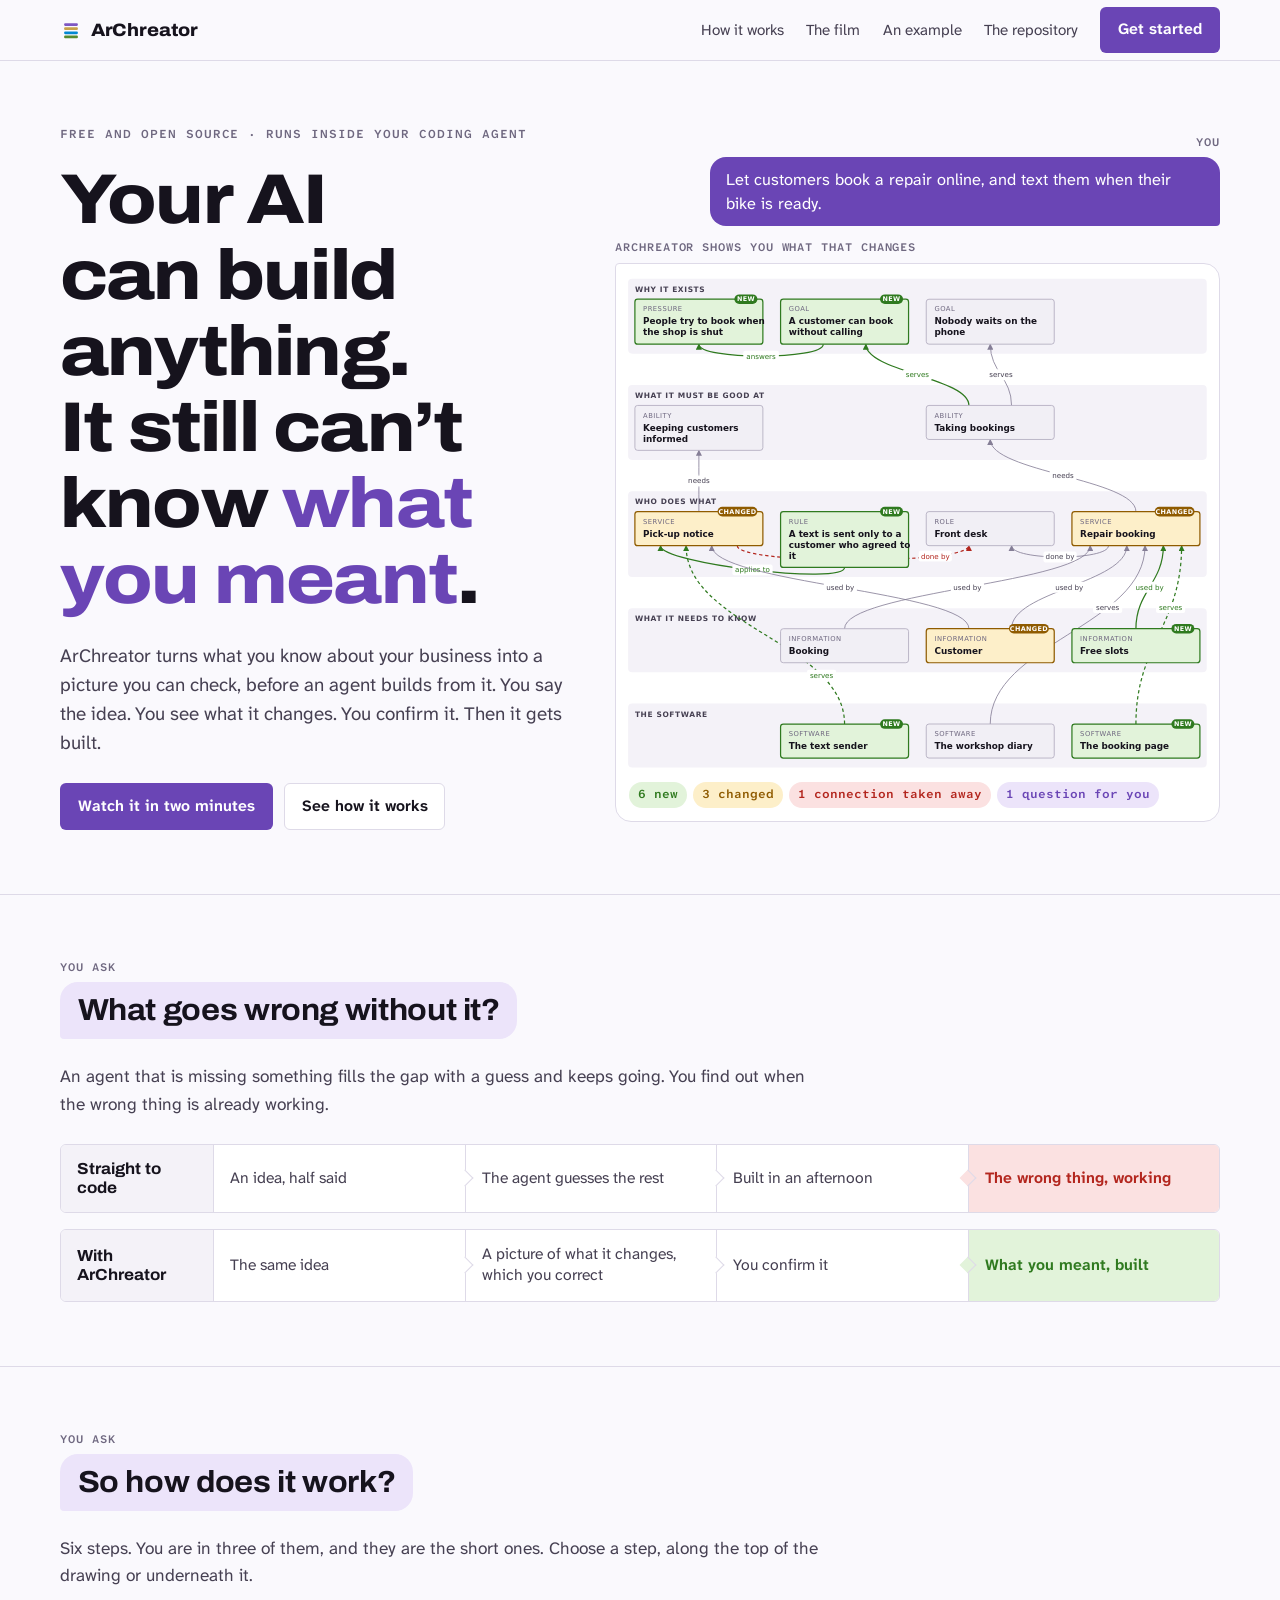
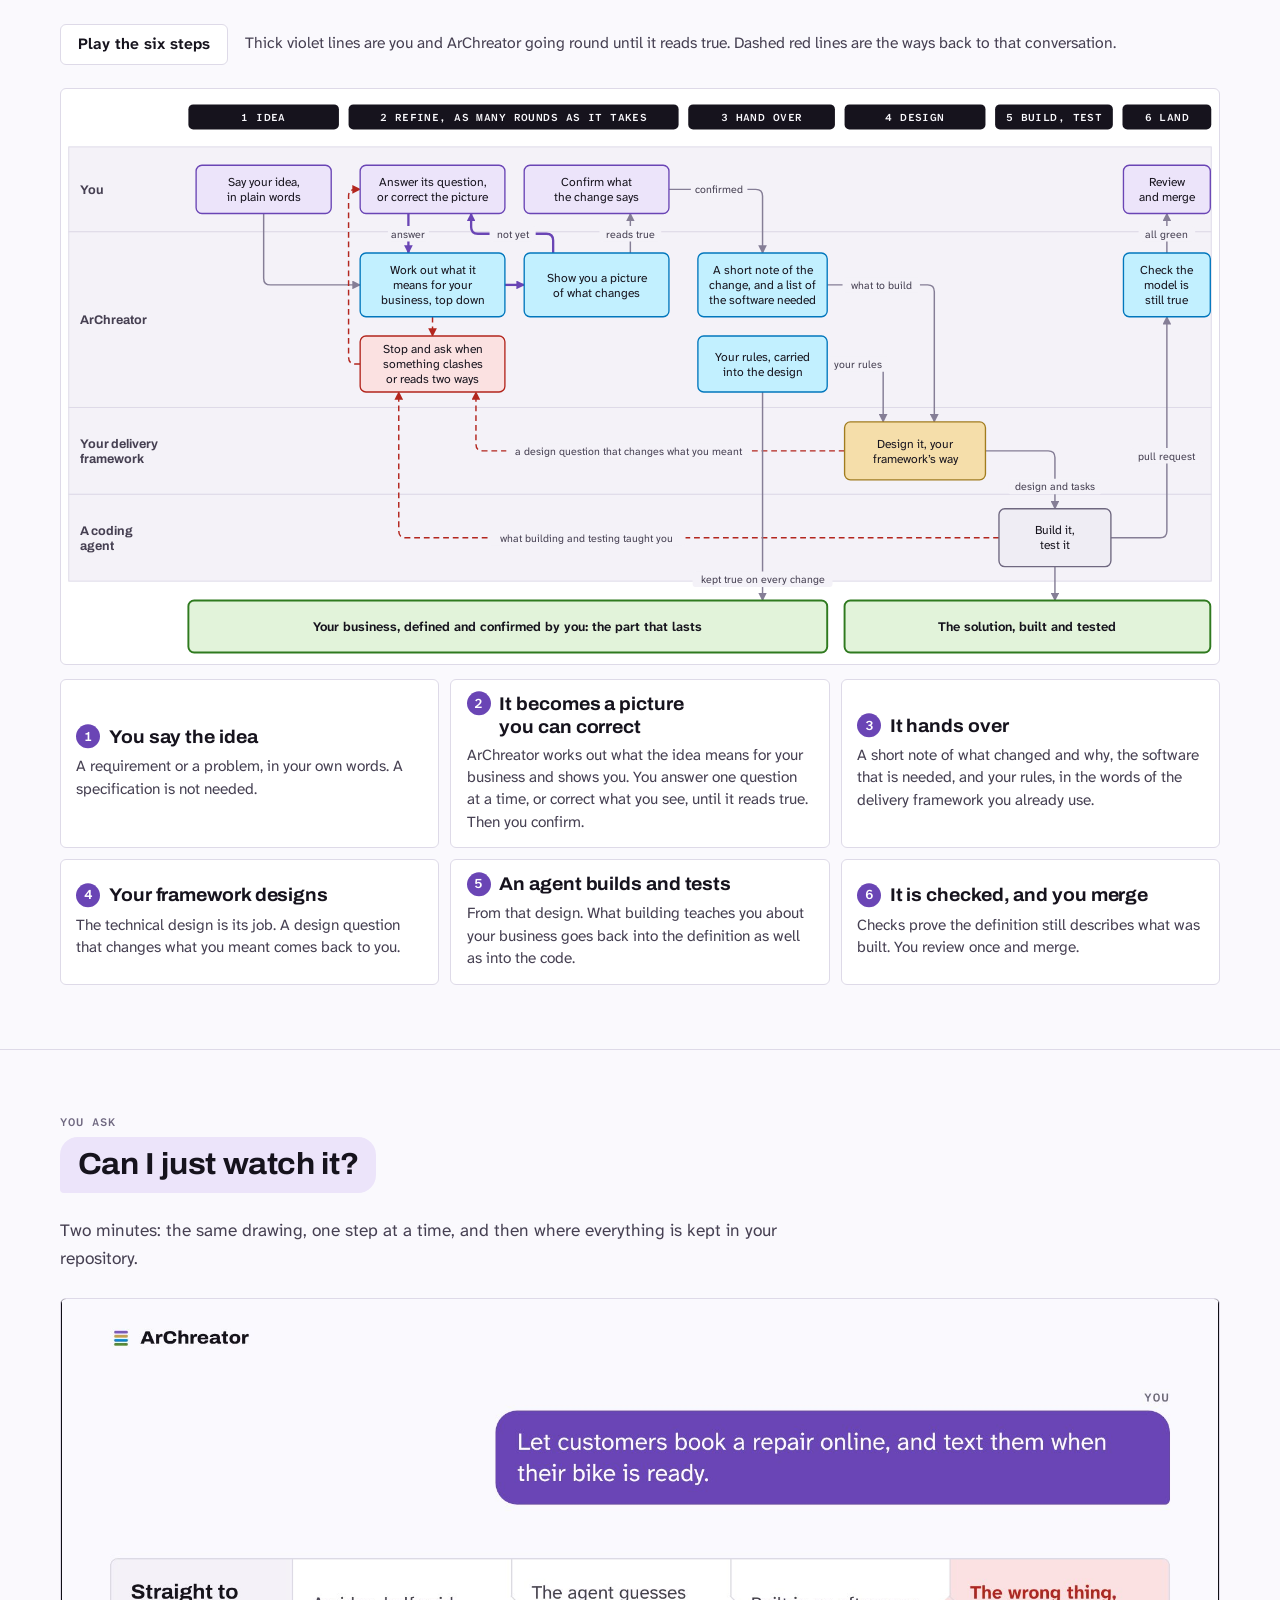
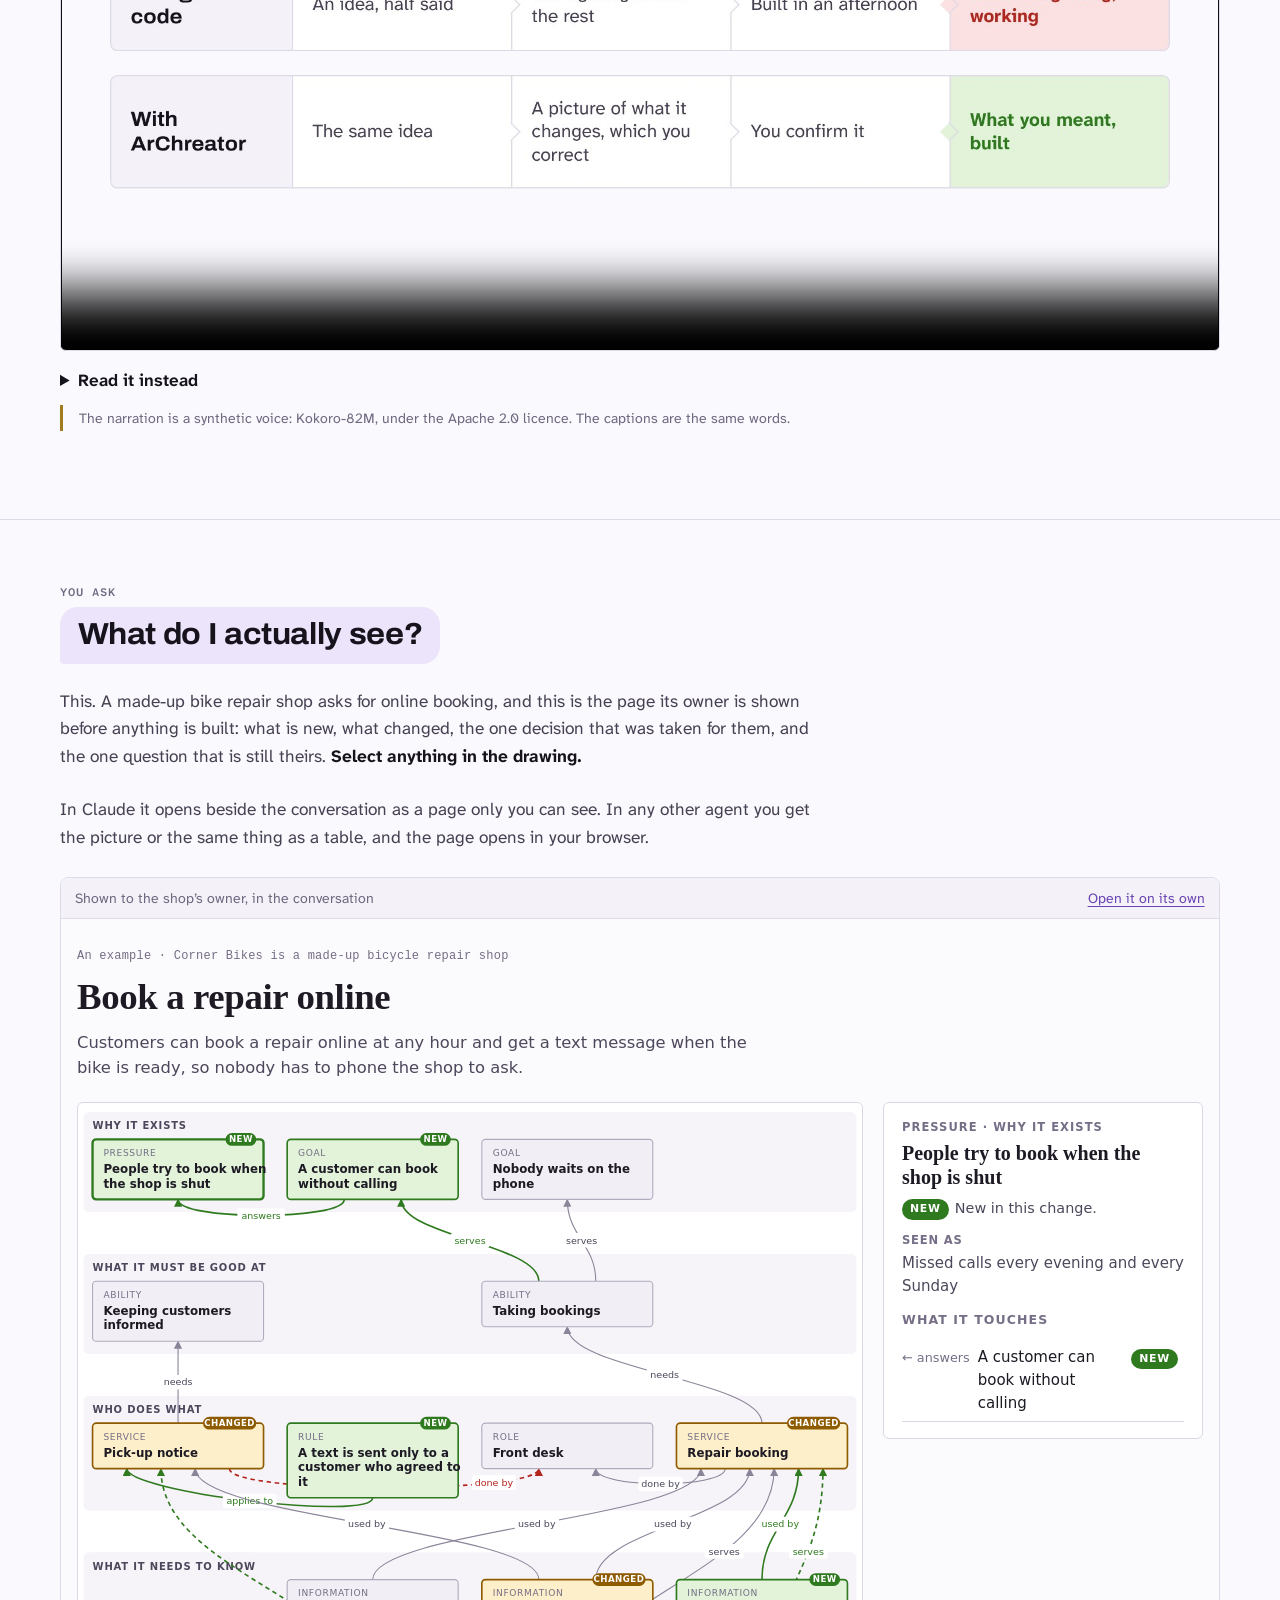
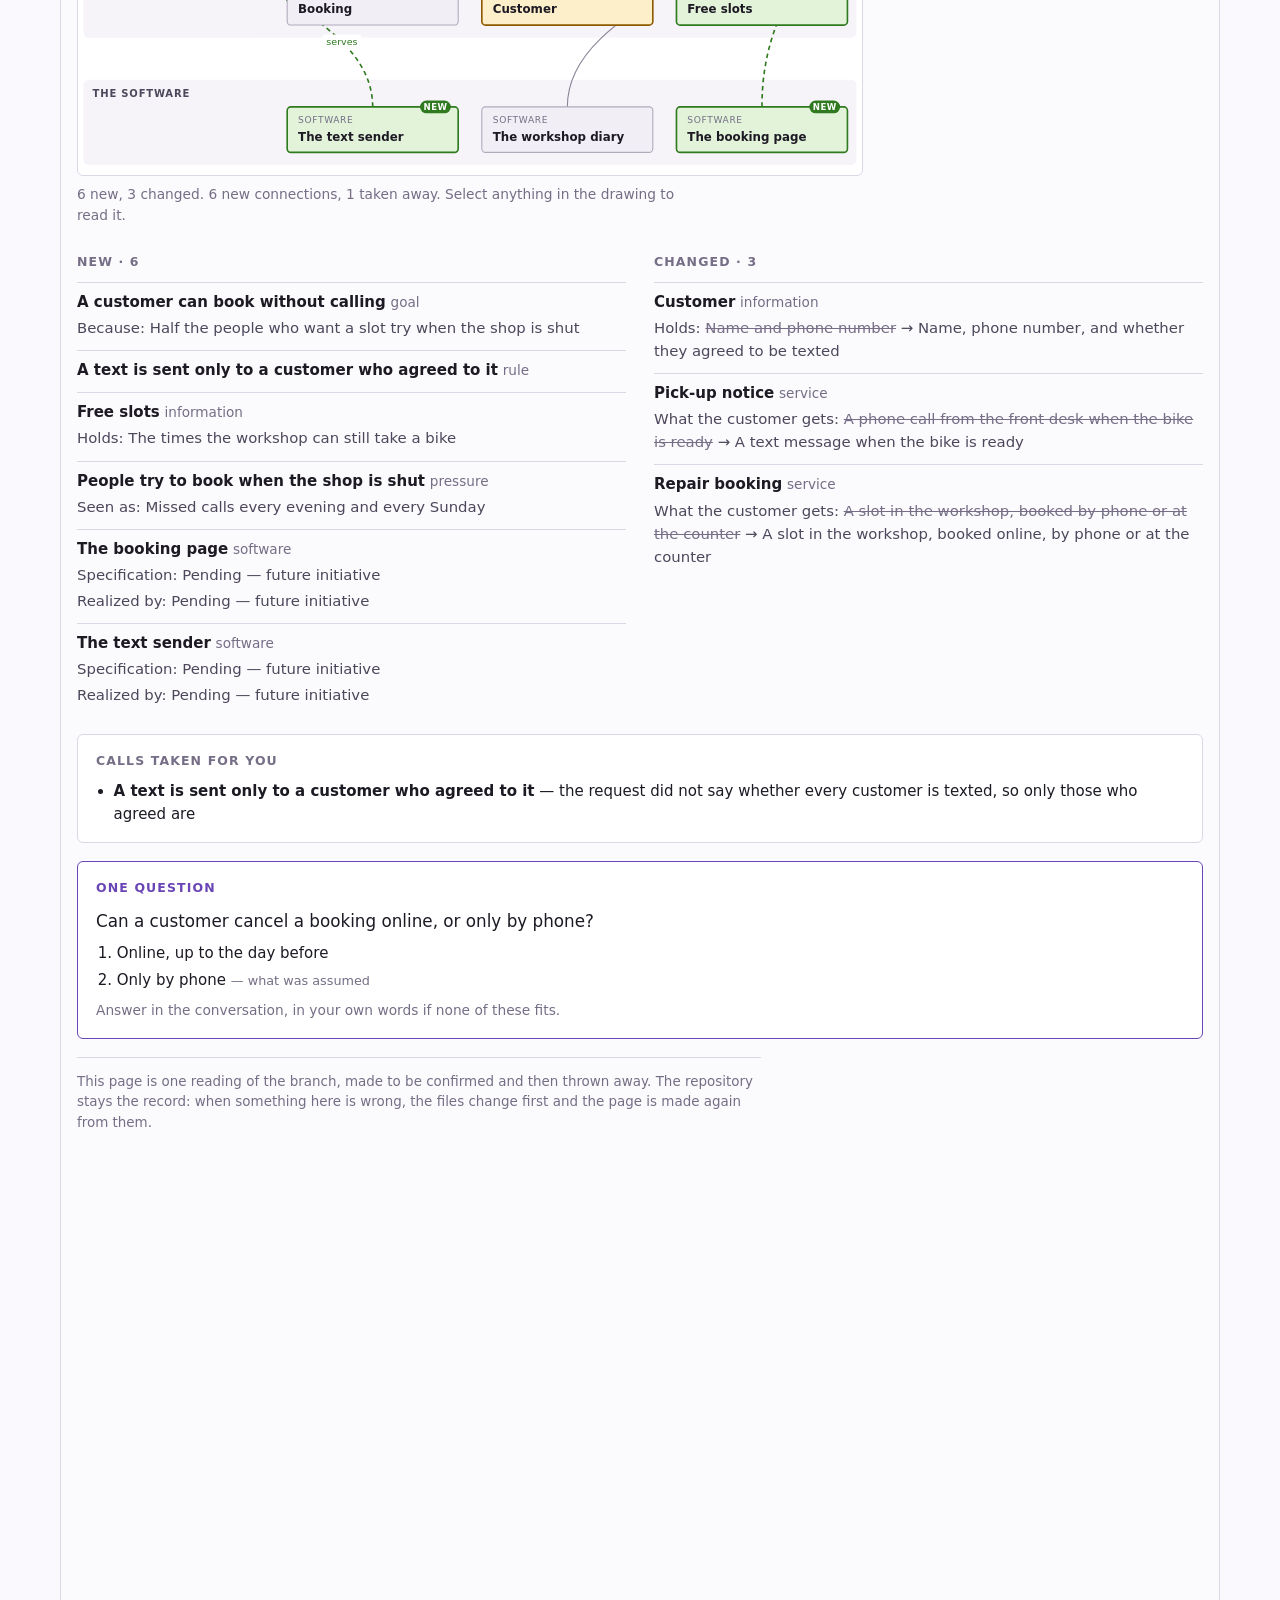
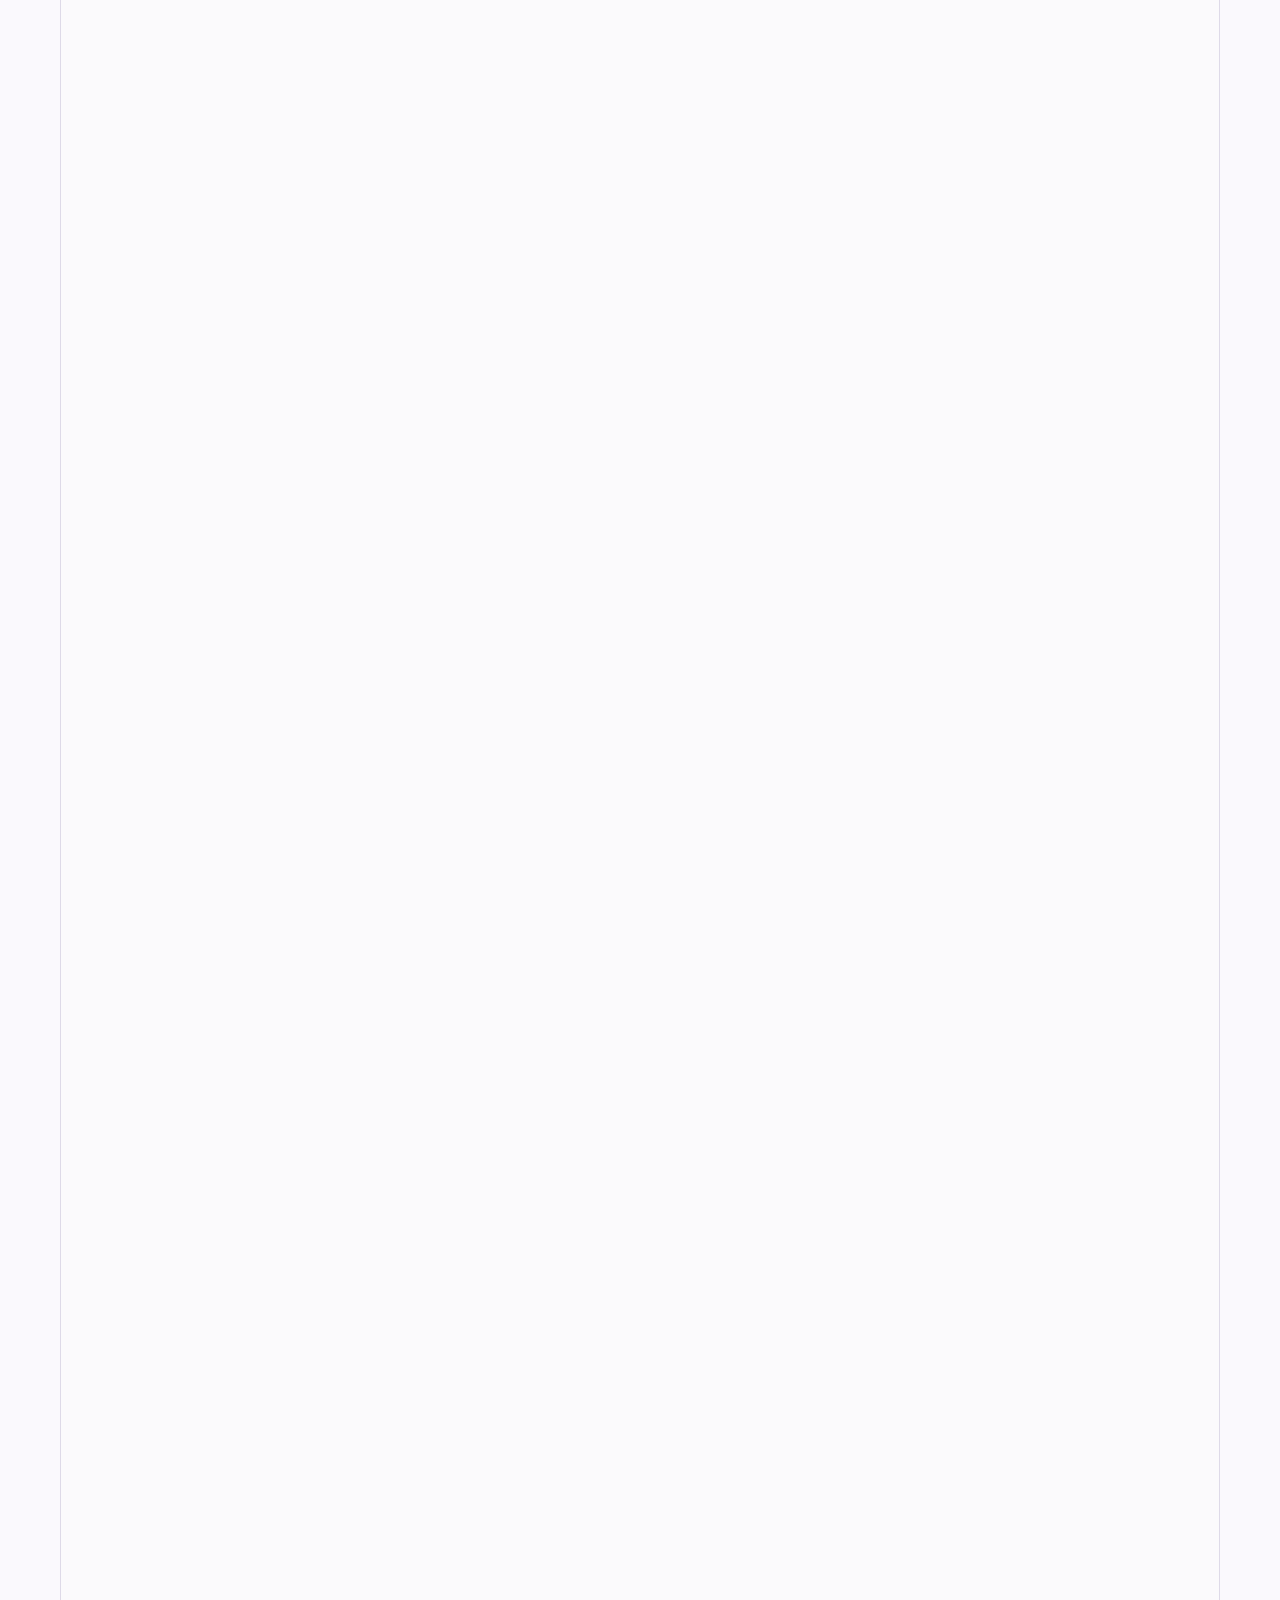
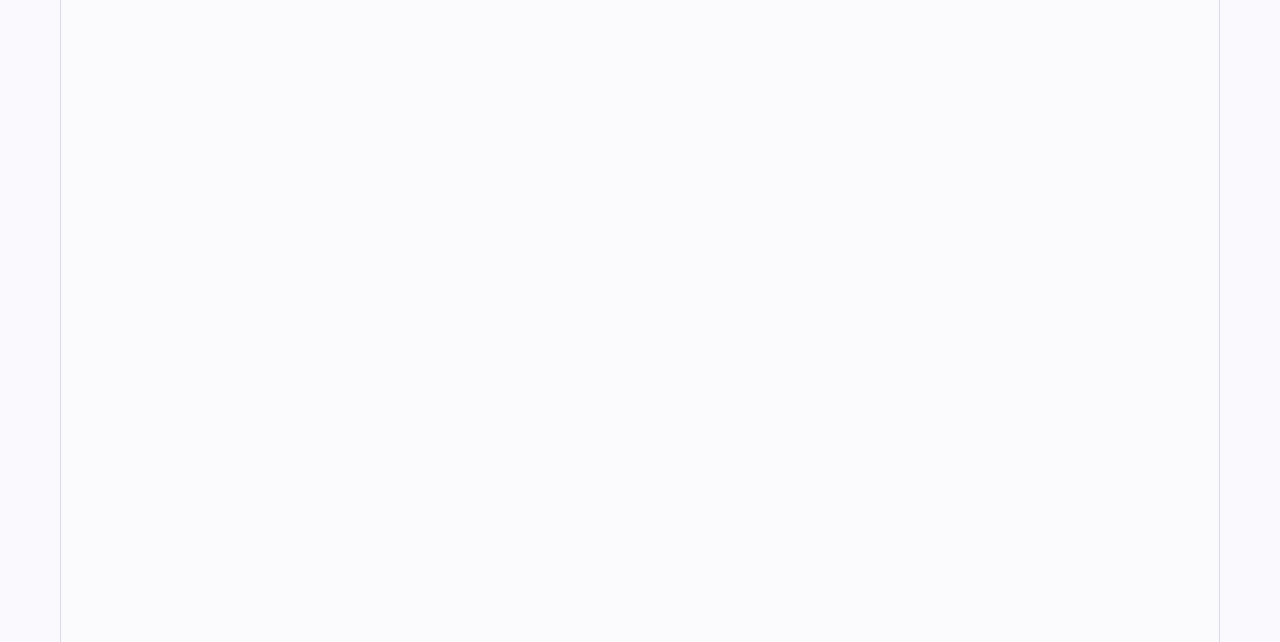
==== commit ffb0cf2c: "feat(film): ArChreator in two minutes, drawn and voiced from source A narrated film on the landing p" ====
--- a/site/index.html
+++ b/site/index.html
@@ -27,6 +27,7 @@
     </a>
     <nav class="site-nav" aria-label="On this page">
       <a href="#how">How it works</a>
+      <a href="#film">The film</a>
       <a href="#see">An example</a>
       <a href="#where">The repository</a>
       <a class="btn btn-primary" href="./start.html">Get started</a>
@@ -47,8 +48,8 @@
           You see what it changes. You confirm it. Then it gets built.
         </p>
         <div class="actions">
-          <a class="btn btn-primary" href="#how">See how it works</a>
-          <a class="btn btn-ghost" href="./start.html">Get started</a>
+          <a class="btn btn-primary" href="#film">Watch it in two minutes</a>
+          <a class="btn btn-ghost" href="#how">See how it works</a>
         </div>
       </div>
 
@@ -140,6 +141,31 @@
           <p>Checks prove the definition still describes what was built. You review once and merge.</p>
         </button></li>
       </ol>
+    </div>
+  </section>
+
+  <section class="turn" id="film">
+    <div class="wrap film">
+      <div class="q"><span class="who">You ask</span><h2>Can I just watch it?</h2></div>
+      <p class="a">
+        Two minutes: the same drawing, one step at a time, and then where
+        everything is kept in your repository.
+      </p>
+      <video controls preload="metadata" playsinline poster="./assets/film/poster.jpg" width="1920" height="1080">
+        <source src="./assets/film/archreator.mp4" type="video/mp4" />
+        <track kind="captions" srclang="en" label="English" src="./assets/film/archreator.en.vtt" default />
+      </video>
+      <details>
+        <summary>Read it instead</summary>
+        <div class="words">
+          <p>An AI agent can build almost anything you ask for. But it only knows what you told it. Where you left a gap, it fills it with a guess, and keeps going. So you get a working version of the wrong thing.</p>
+          <p>ArChreator closes that gap first. It turns your idea into a picture of your business that you can check, before anything is built.</p>
+          <p>Here is how it goes. You say the idea, in your own words. ArChreator works out what it means for your business: why you want it, who does what, and what you need to know. Then it shows you a picture of what changes, and asks one question at a time. You answer, or you correct it. Round and round, until it reads true. Then you confirm. Your confirmation is what makes it true. Now it hands over: a short note of the change, the software that is needed, and your rules. Your own delivery framework designs the software. A coding agent builds it, and tests it. If the design, or a test, shows that you meant something else, that comes back to you. It is not settled in the code. Checks confirm the picture still matches what was built. You review once, and merge. You end up with two things: the software, and a description of your business that you confirmed. That second one lasts.</p>
+          <p>All of it lives in your repository, as plain text. One file is the front door. Every agent reads it first. The architecture folder holds the picture, in numbered folders, in the order the questions are asked. One: why the business exists. Two: who does what. Three: what it needs to know. Four: what software does it. Five: where it runs. Beside them, one short note for every change: what changed, why, and who confirmed it. Three small checks keep it honest. Previews and briefs are made when you ask, and thrown away.</p>
+          <p>ArChreator is free and open source. Install it in your coding agent, and say your first idea.</p>
+        </div>
+      </details>
+      <p class="note">The narration is a synthetic voice: Kokoro-82M, under the Apache 2.0 licence. The captions are the same words.</p>
     </div>
   </section>
 
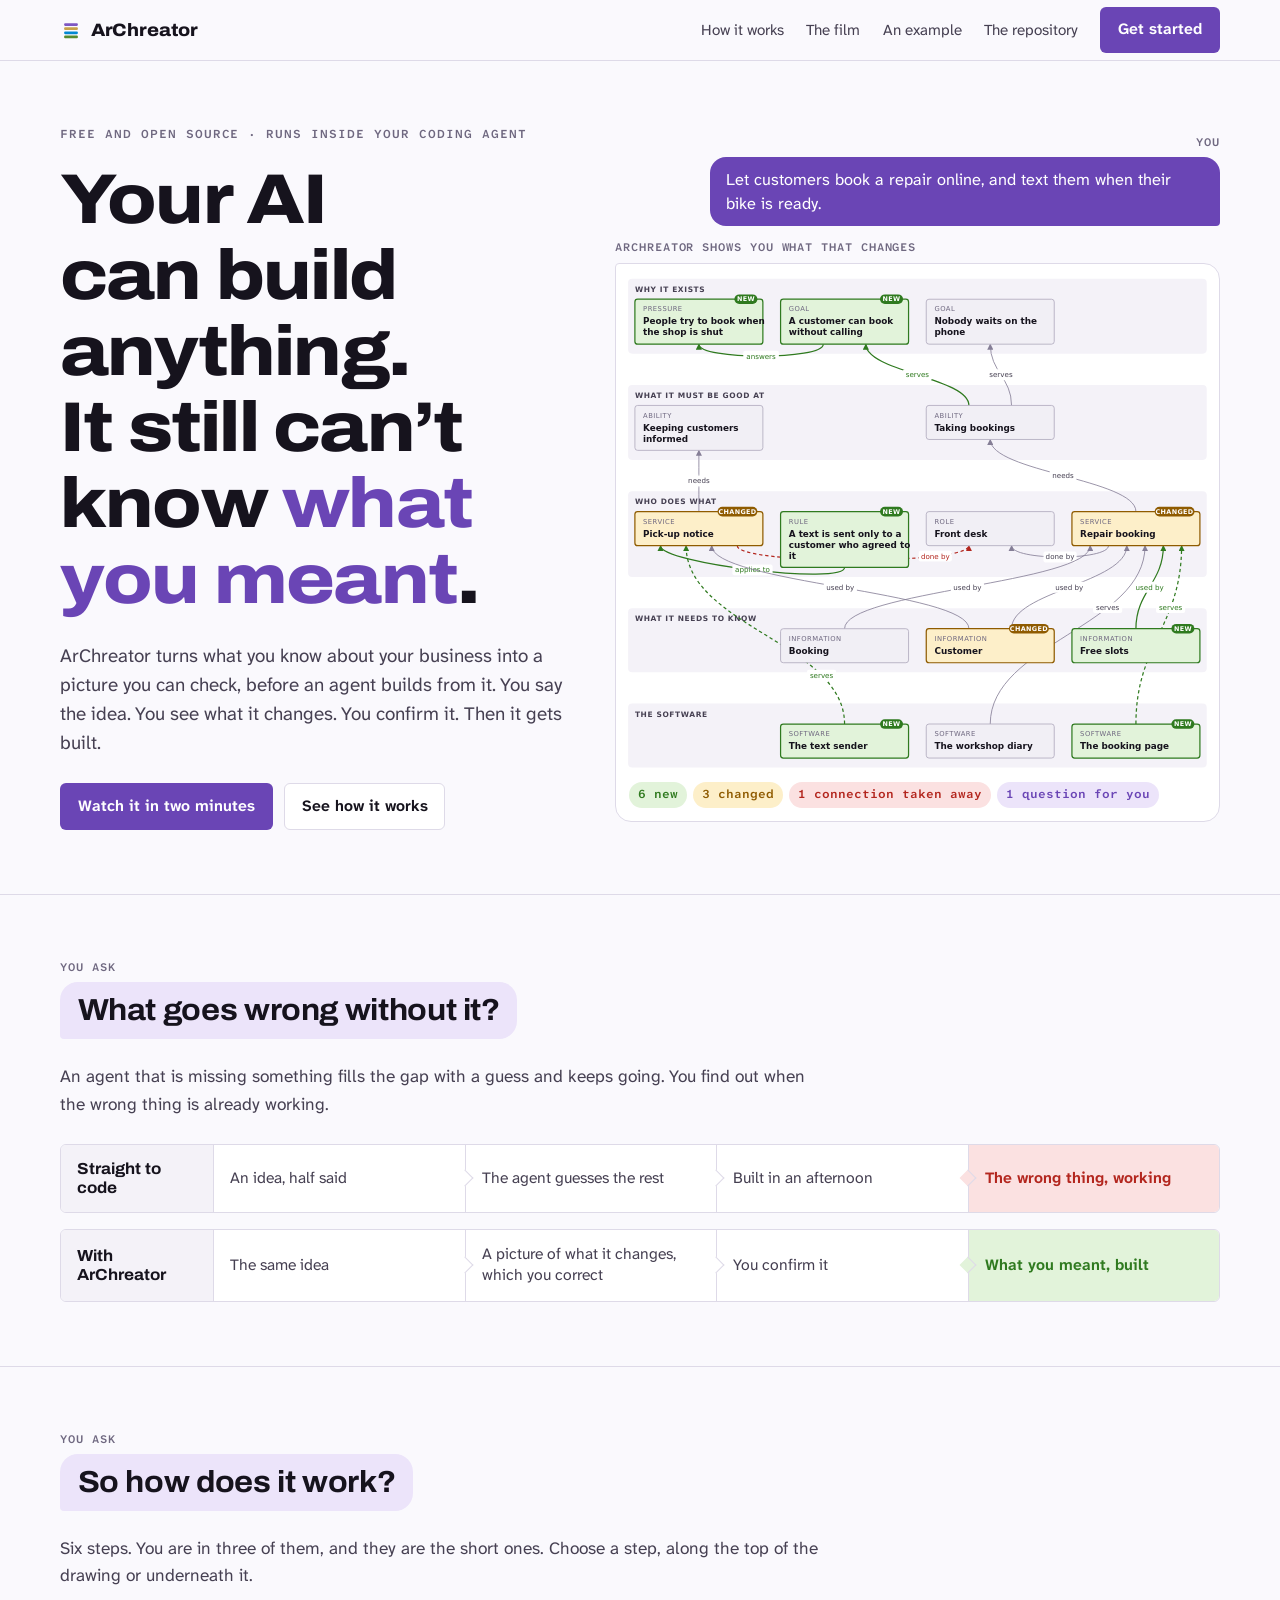
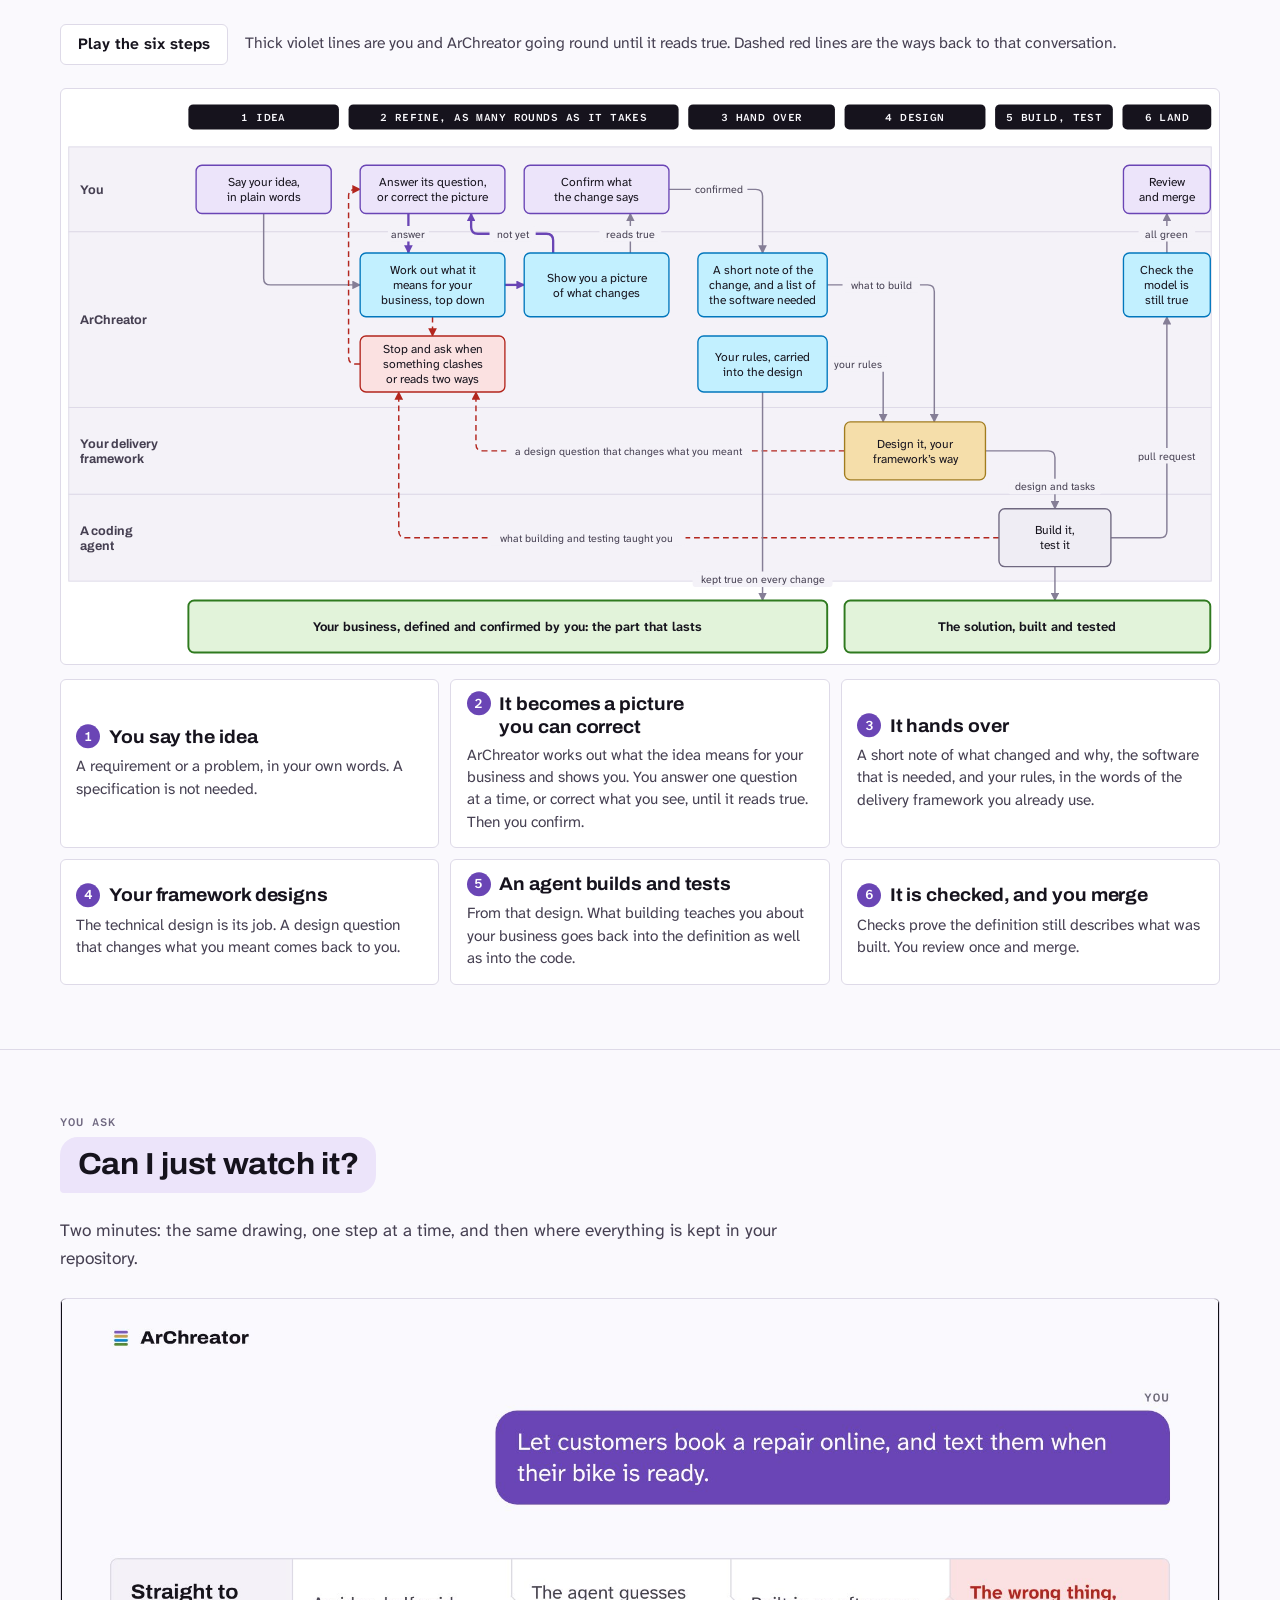
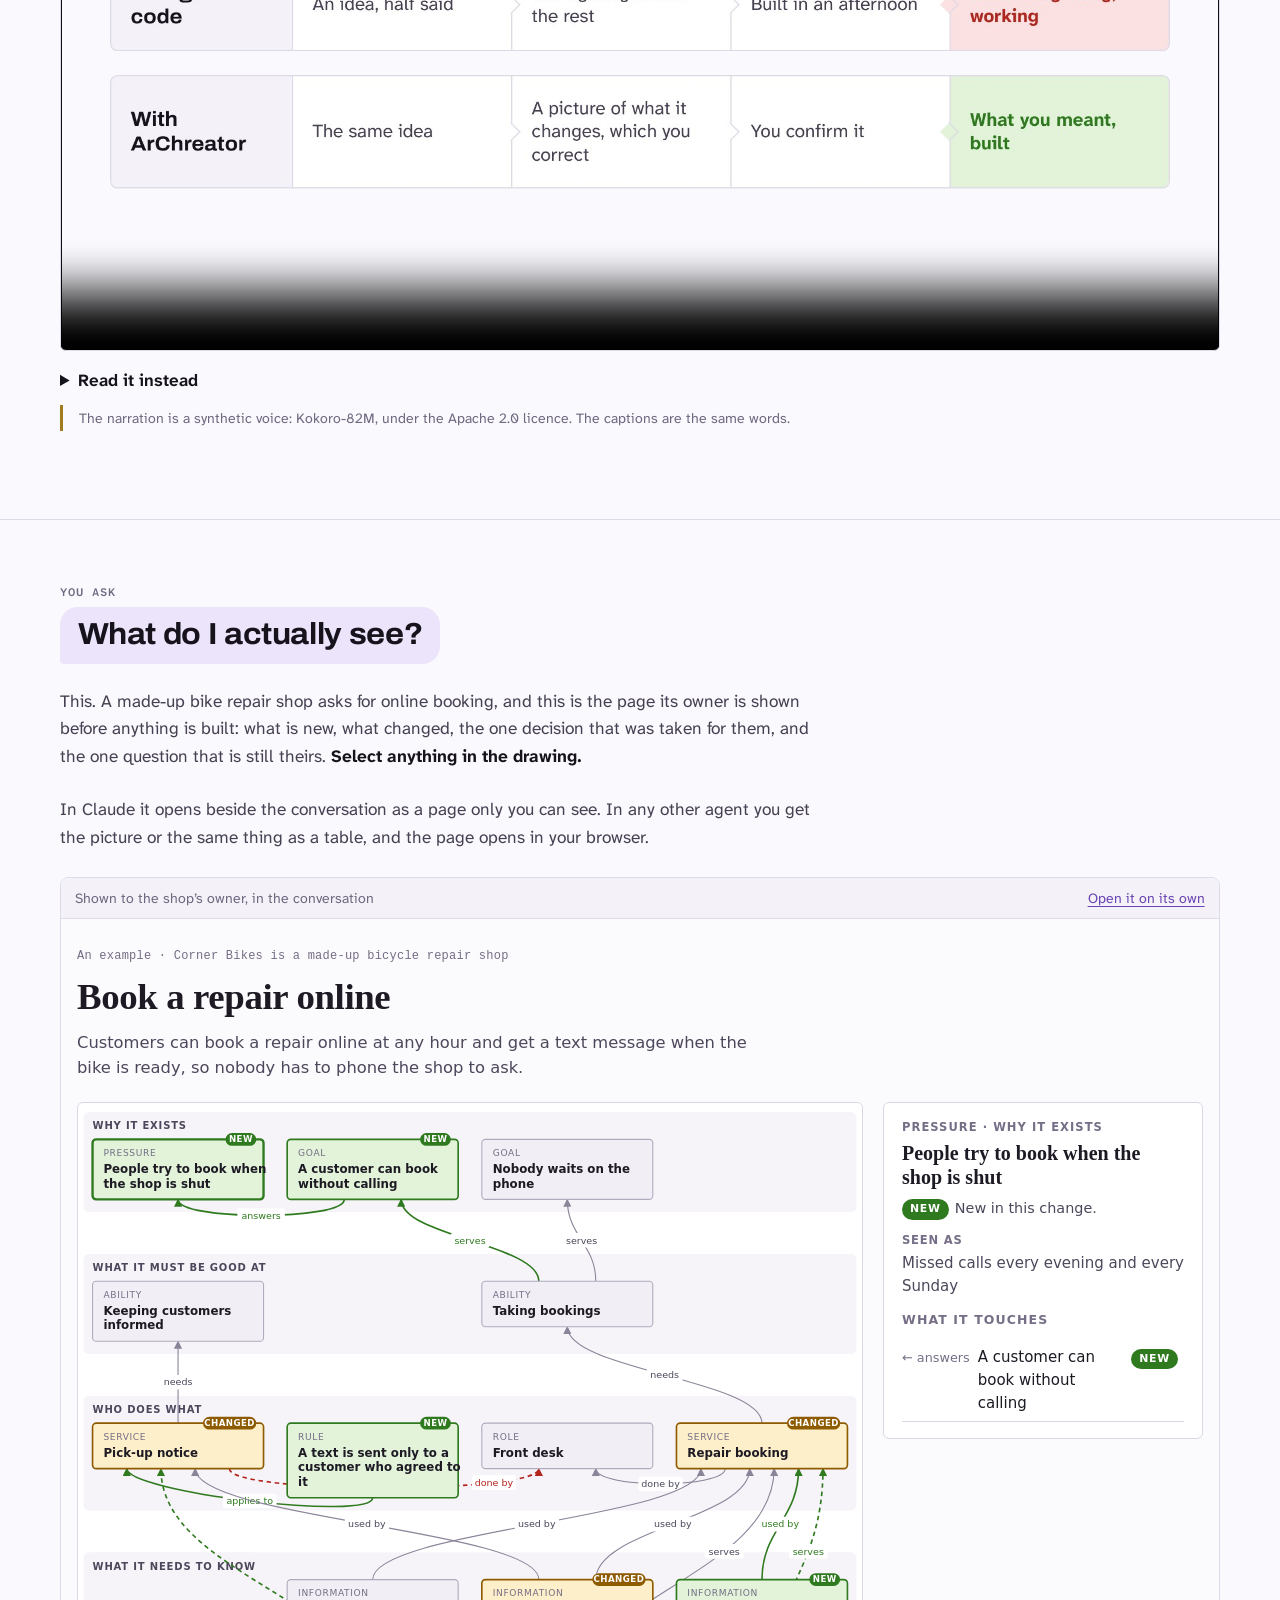
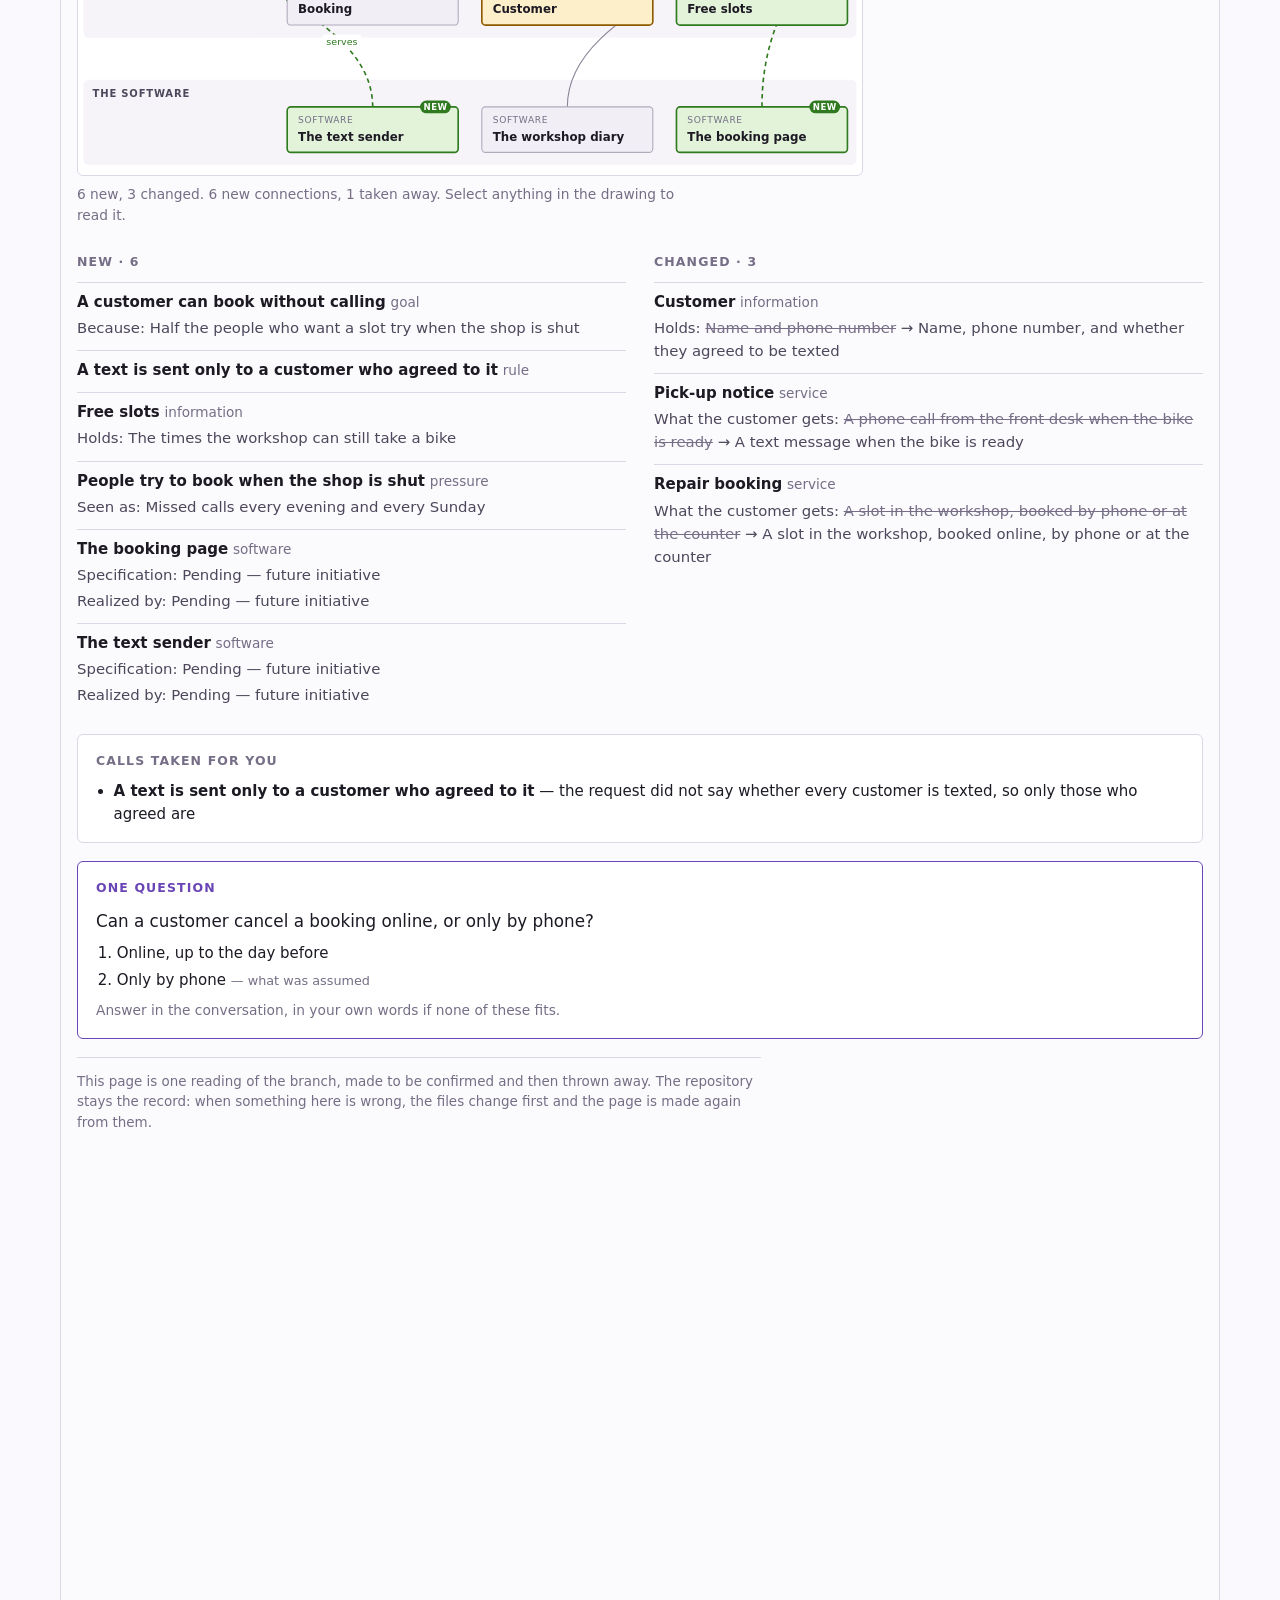
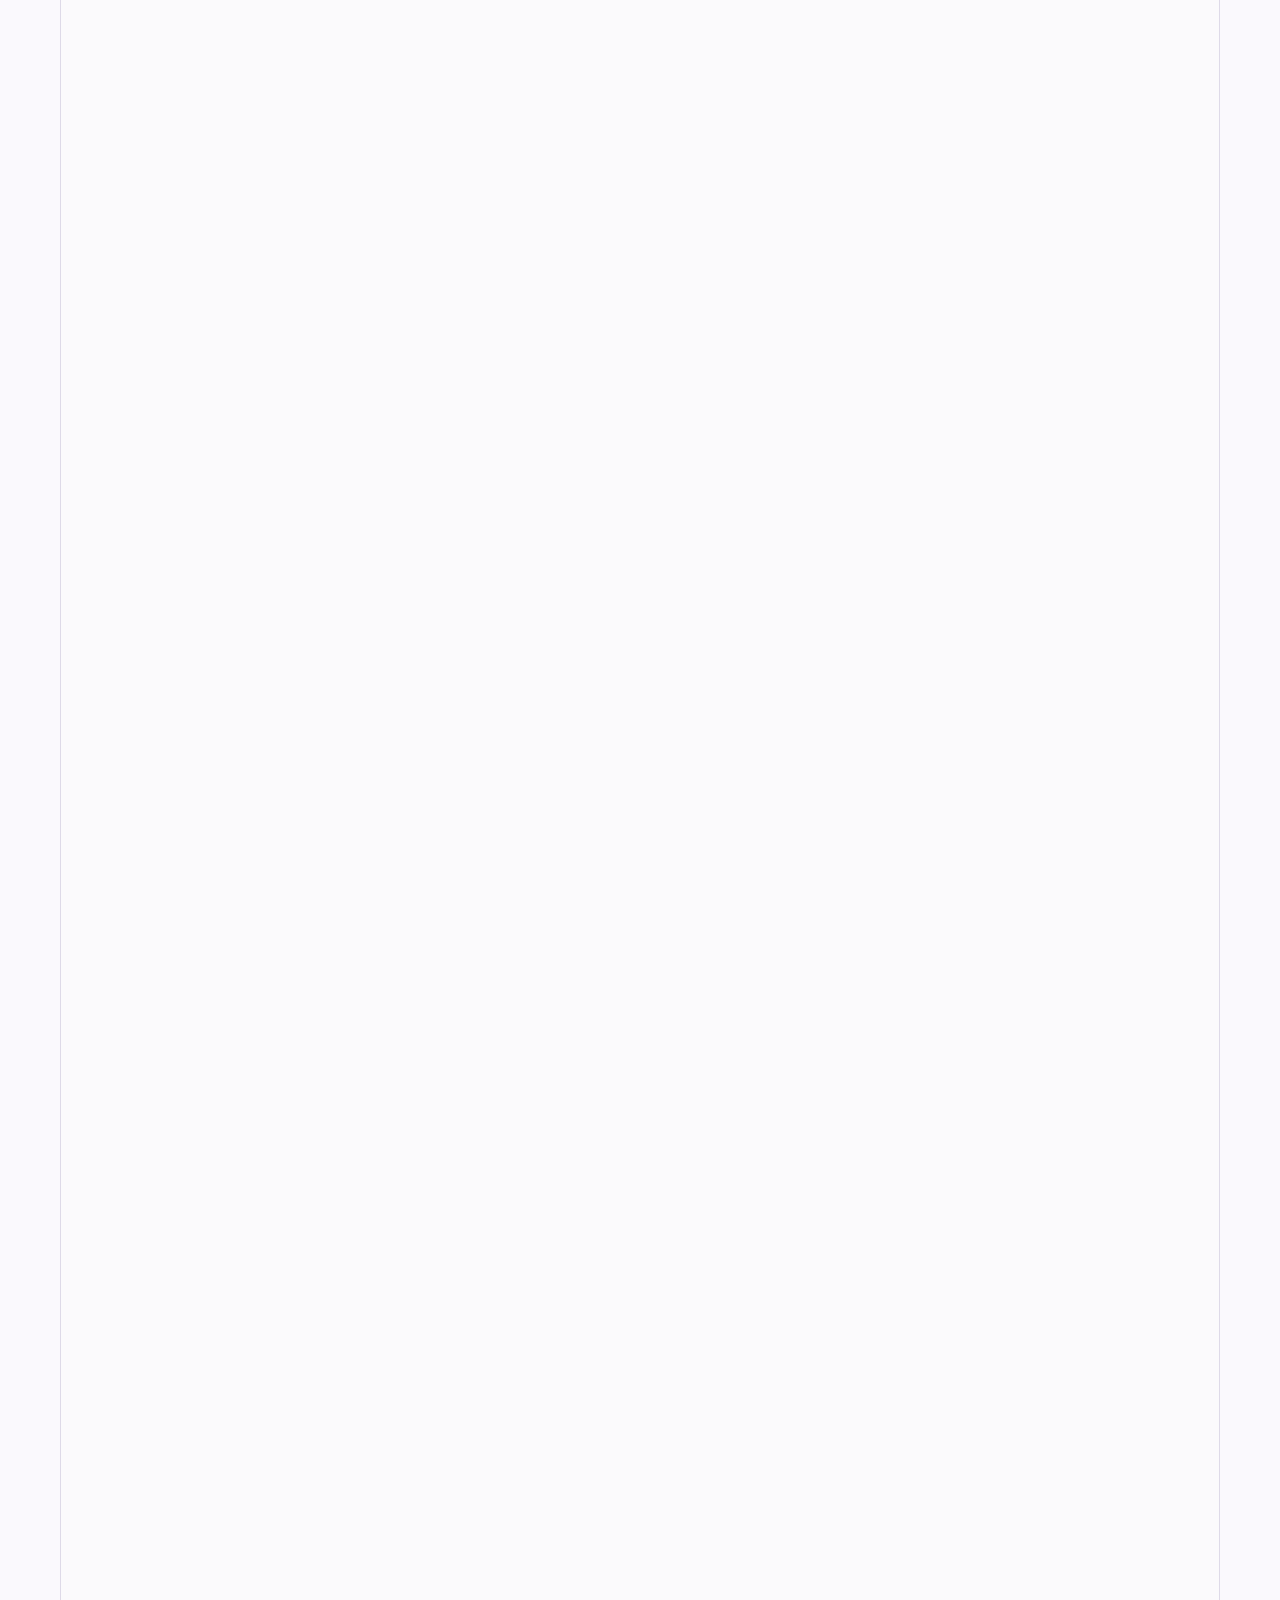
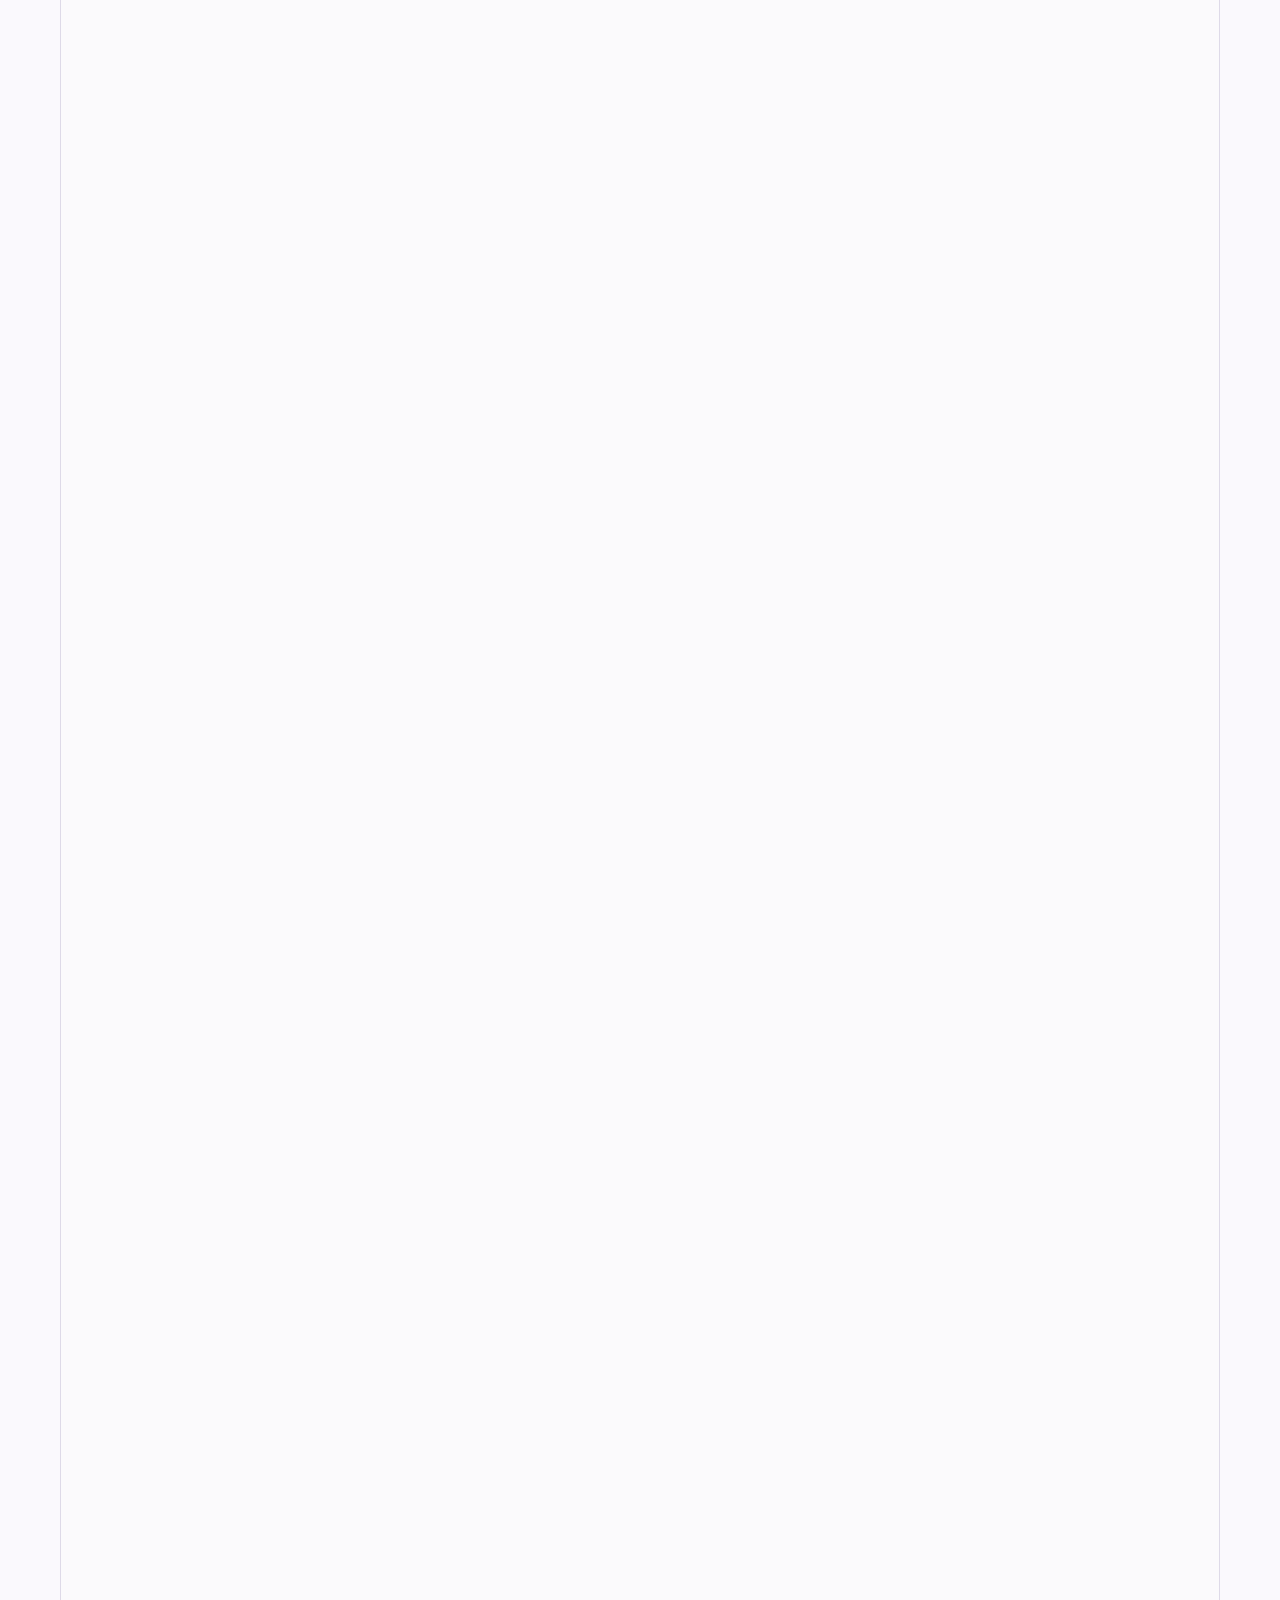
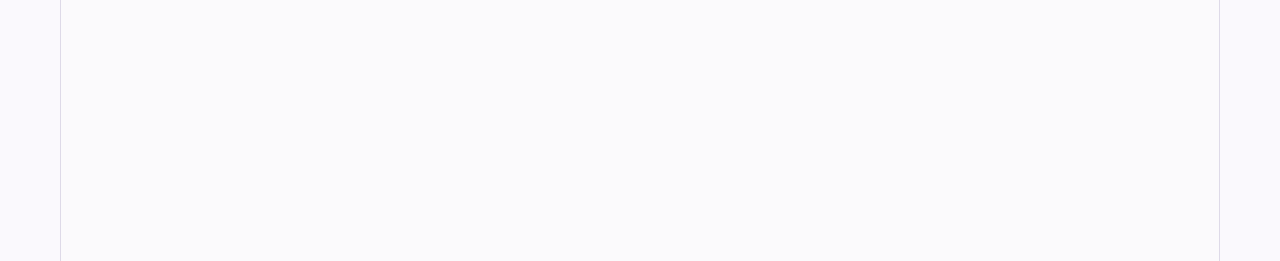
==== commit 9de0a3ac: "feat: the whole model on one page, in its own words build_overview.py draws a whole model the way a " ====
--- a/site/index.html
+++ b/site/index.html
@@ -229,6 +229,19 @@
             <li>Every piece of software says where it is specified</li>
           </ul>
         </div>
+      </div>
+      <p class="a" style="margin-top:1.8rem">
+        And you can read all of it on one page, in your own words. This is
+        the bike shop after its change. In Claude it opens beside the
+        conversation as a page only you can see, which is how a business with
+        a private repository shows this to its own people.
+      </p>
+      <div class="window">
+        <div class="window-bar">
+          <span>The bike shop on one page</span>
+          <a href="./demo/overview.html">Open it on its own</a>
+        </div>
+        <iframe src="./demo/overview.html" title="An example: a bike shop's whole model on one page" loading="lazy"></iframe>
       </div>
     </div>
   </section>
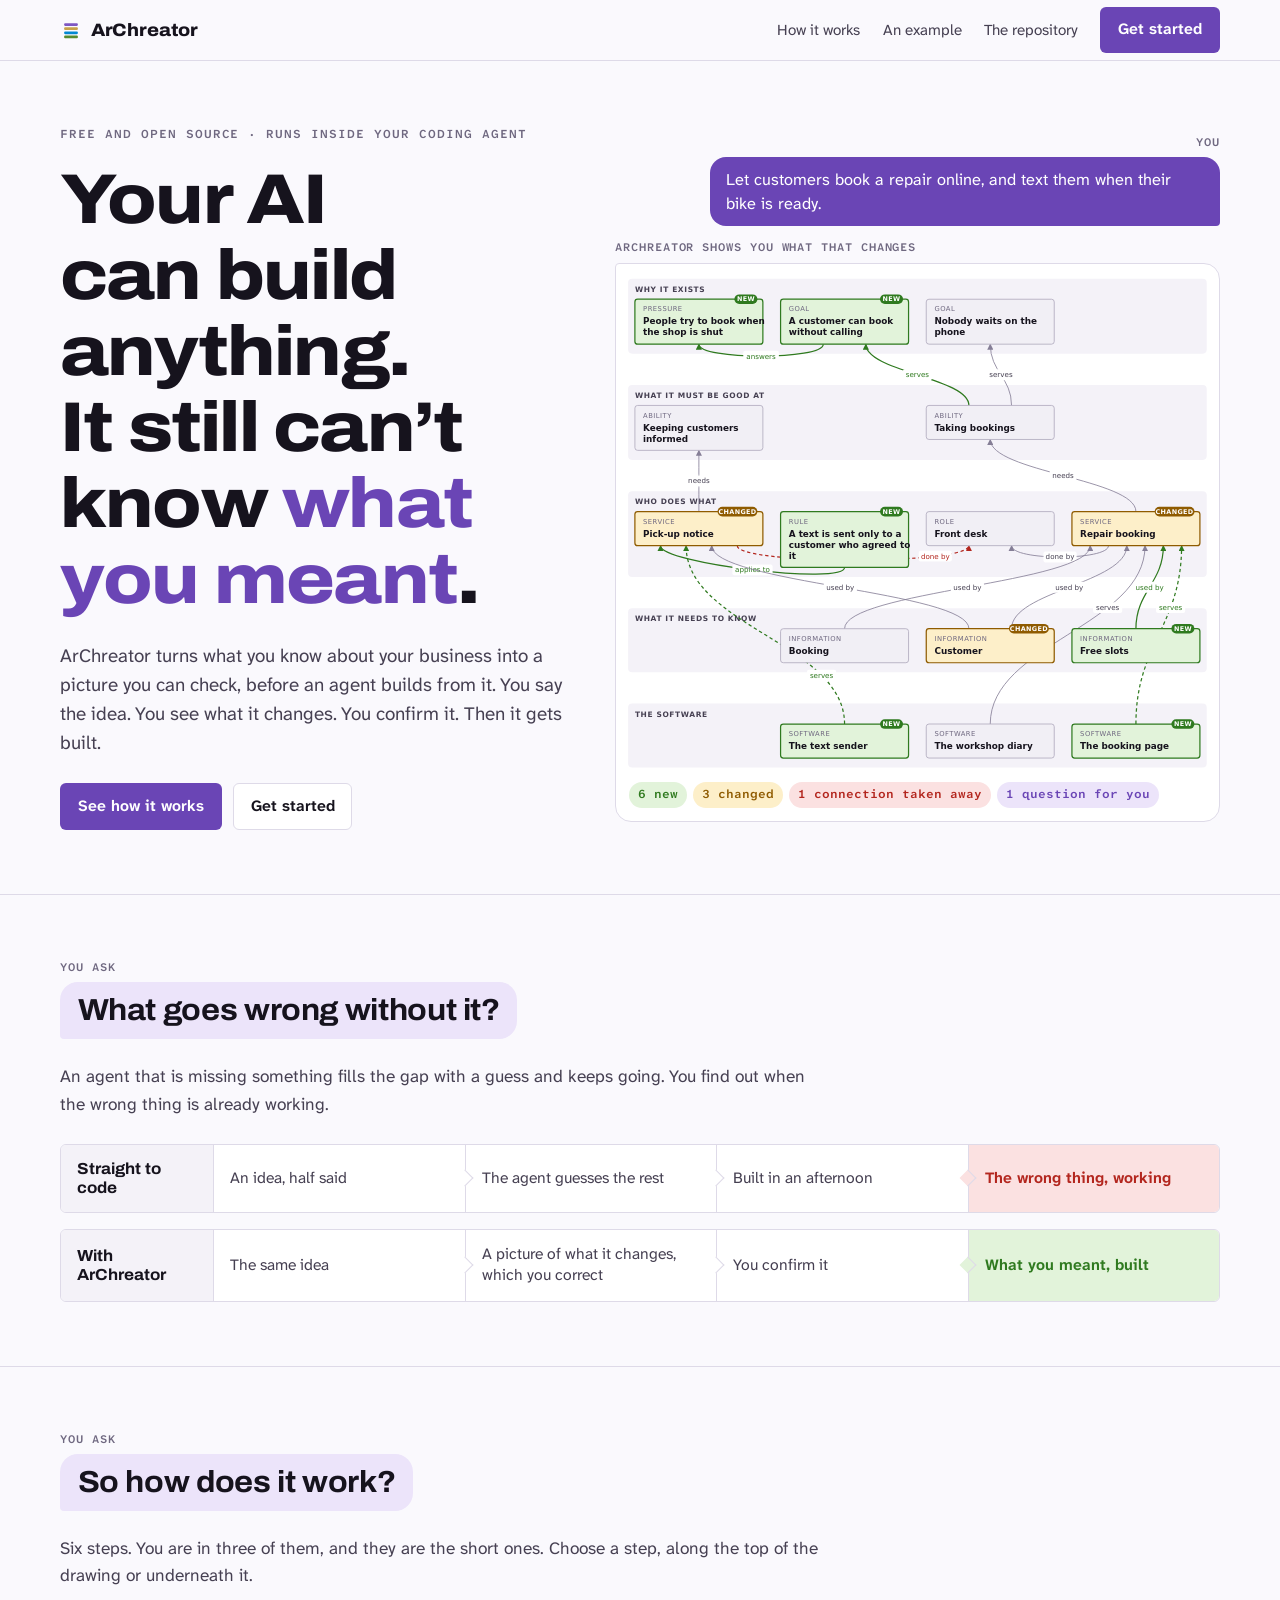
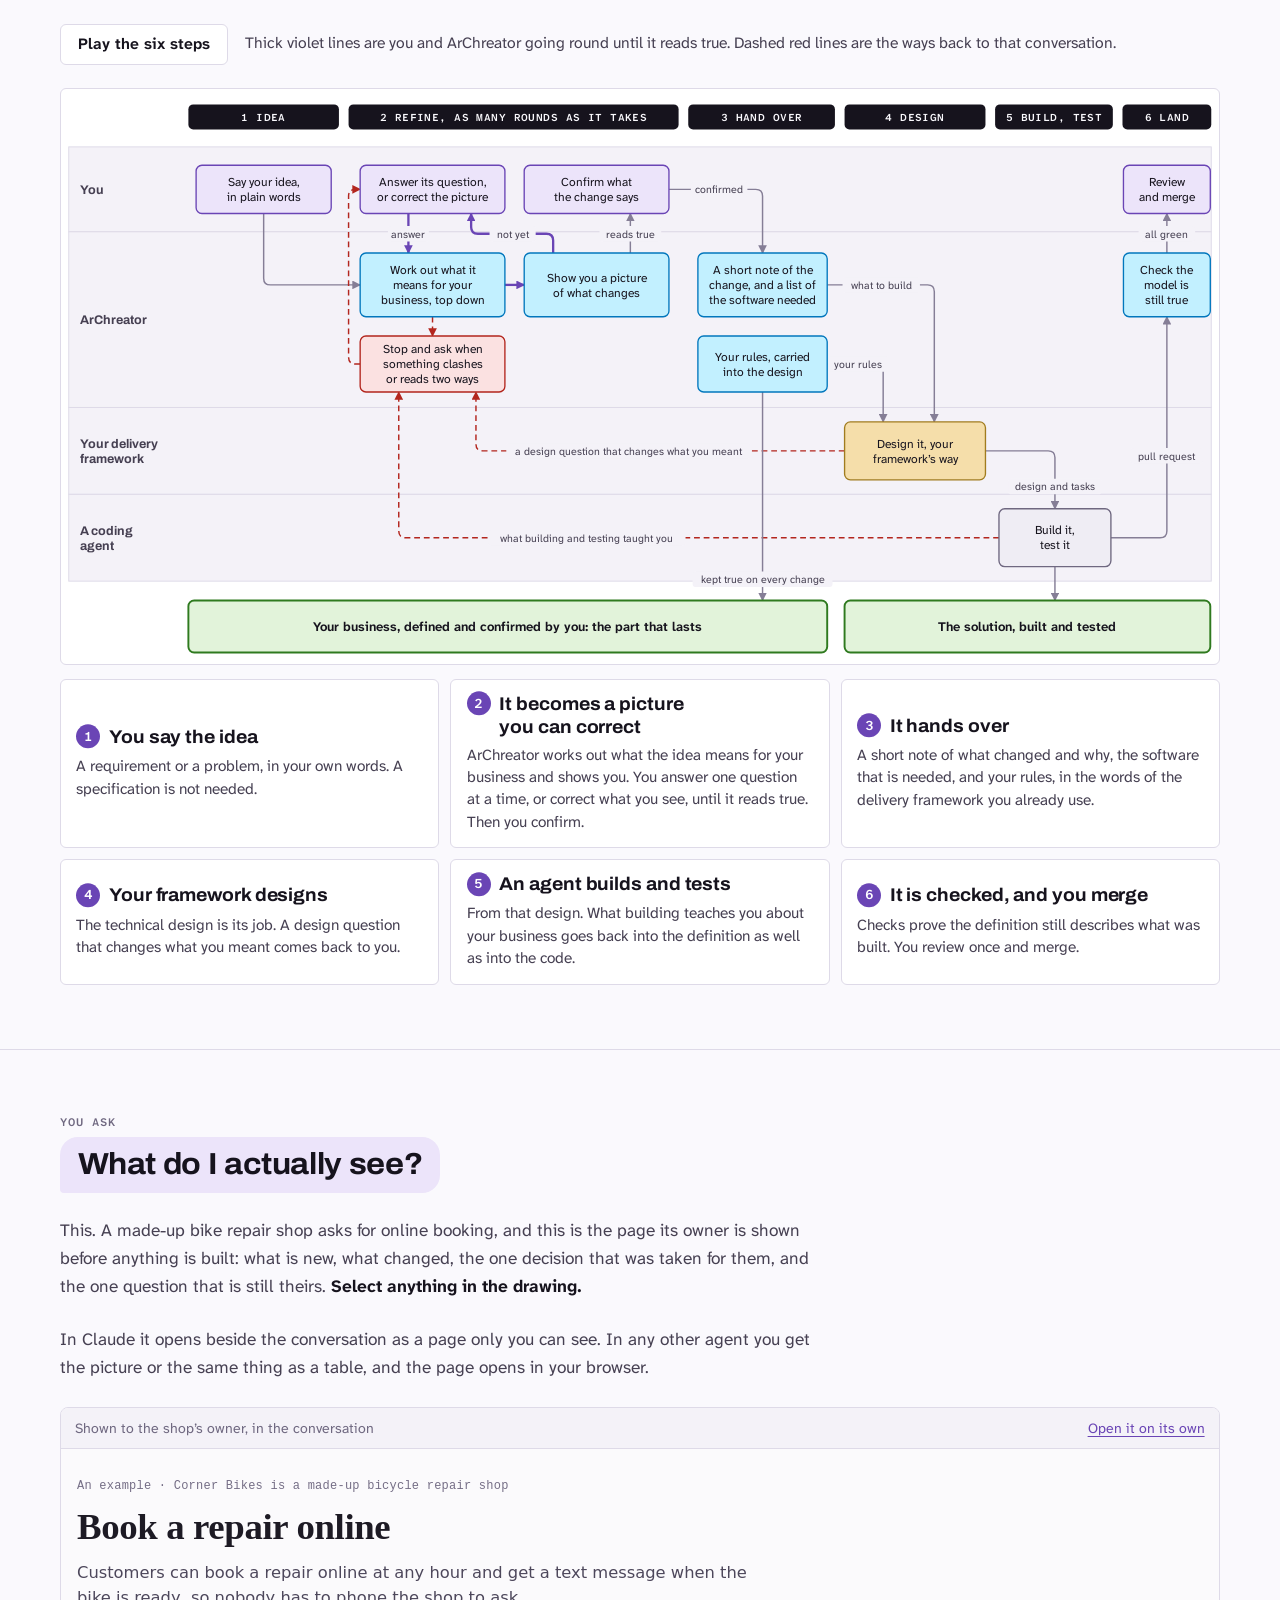
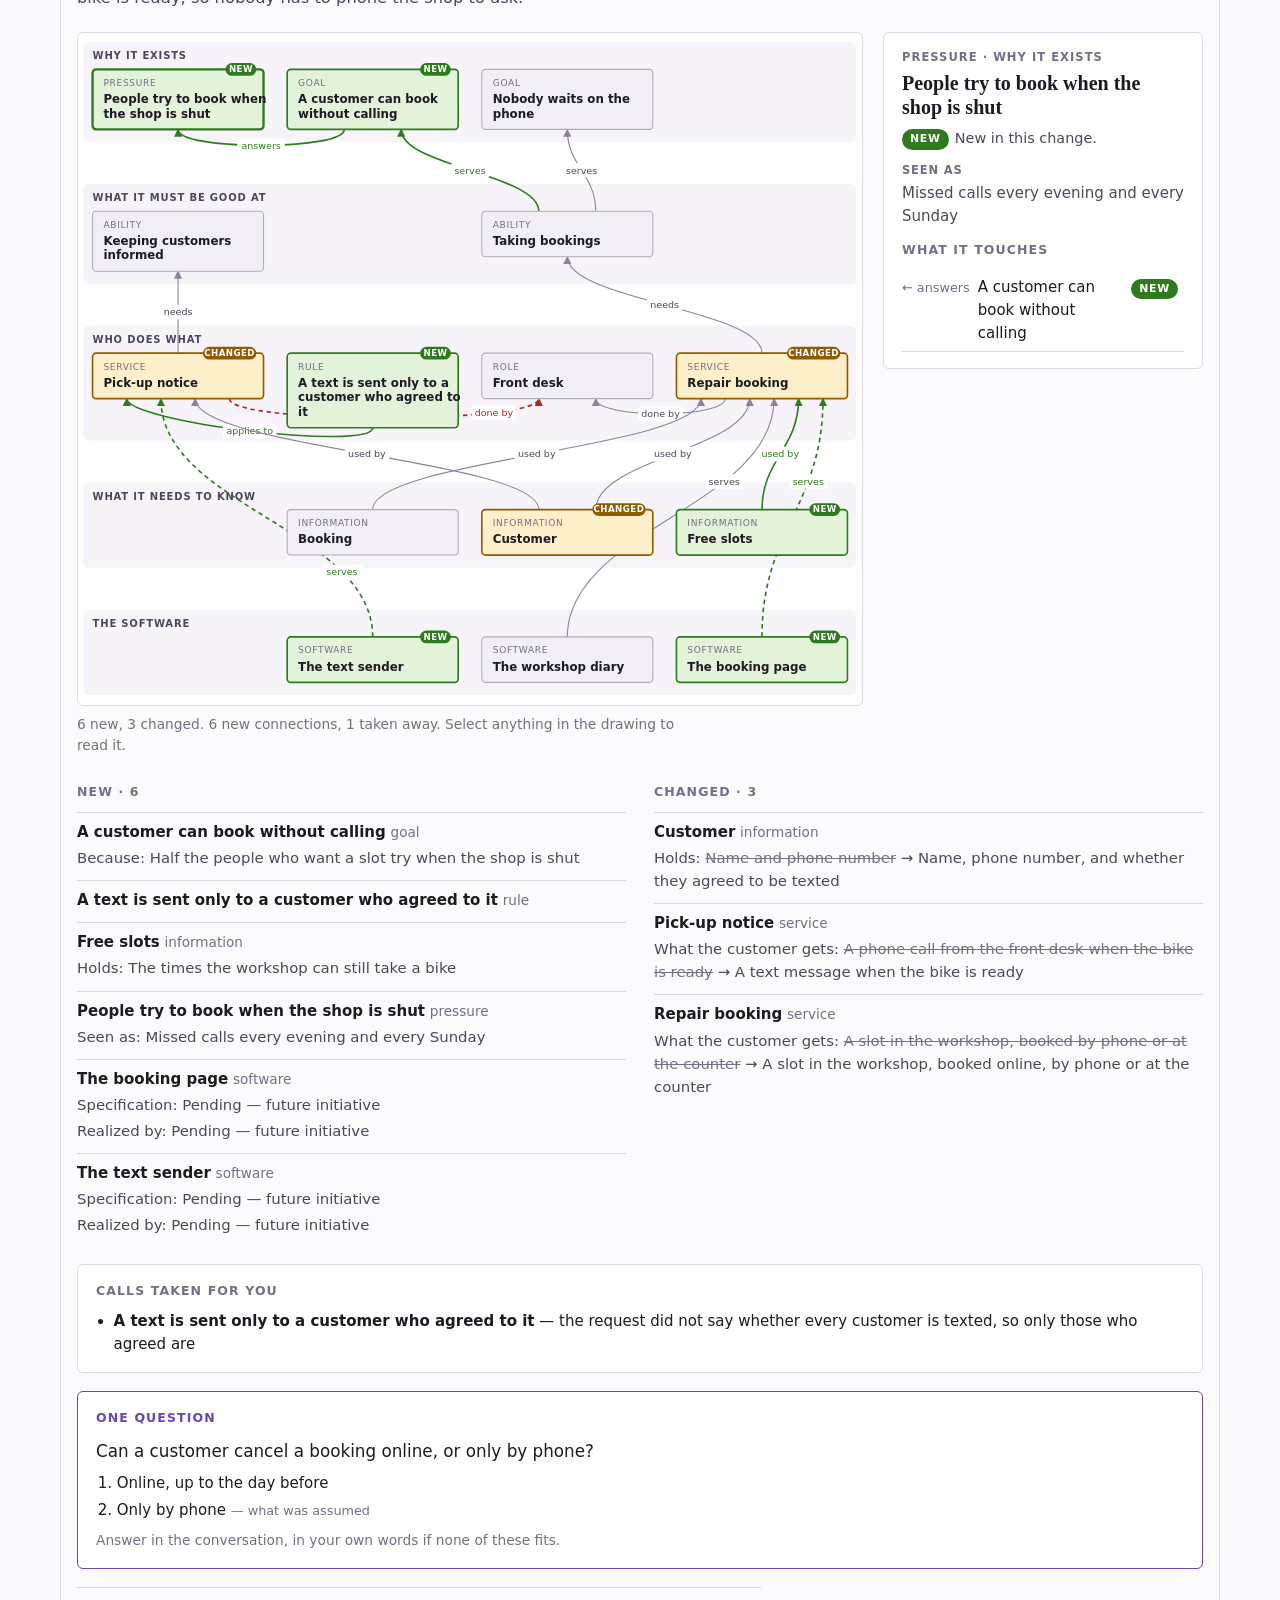
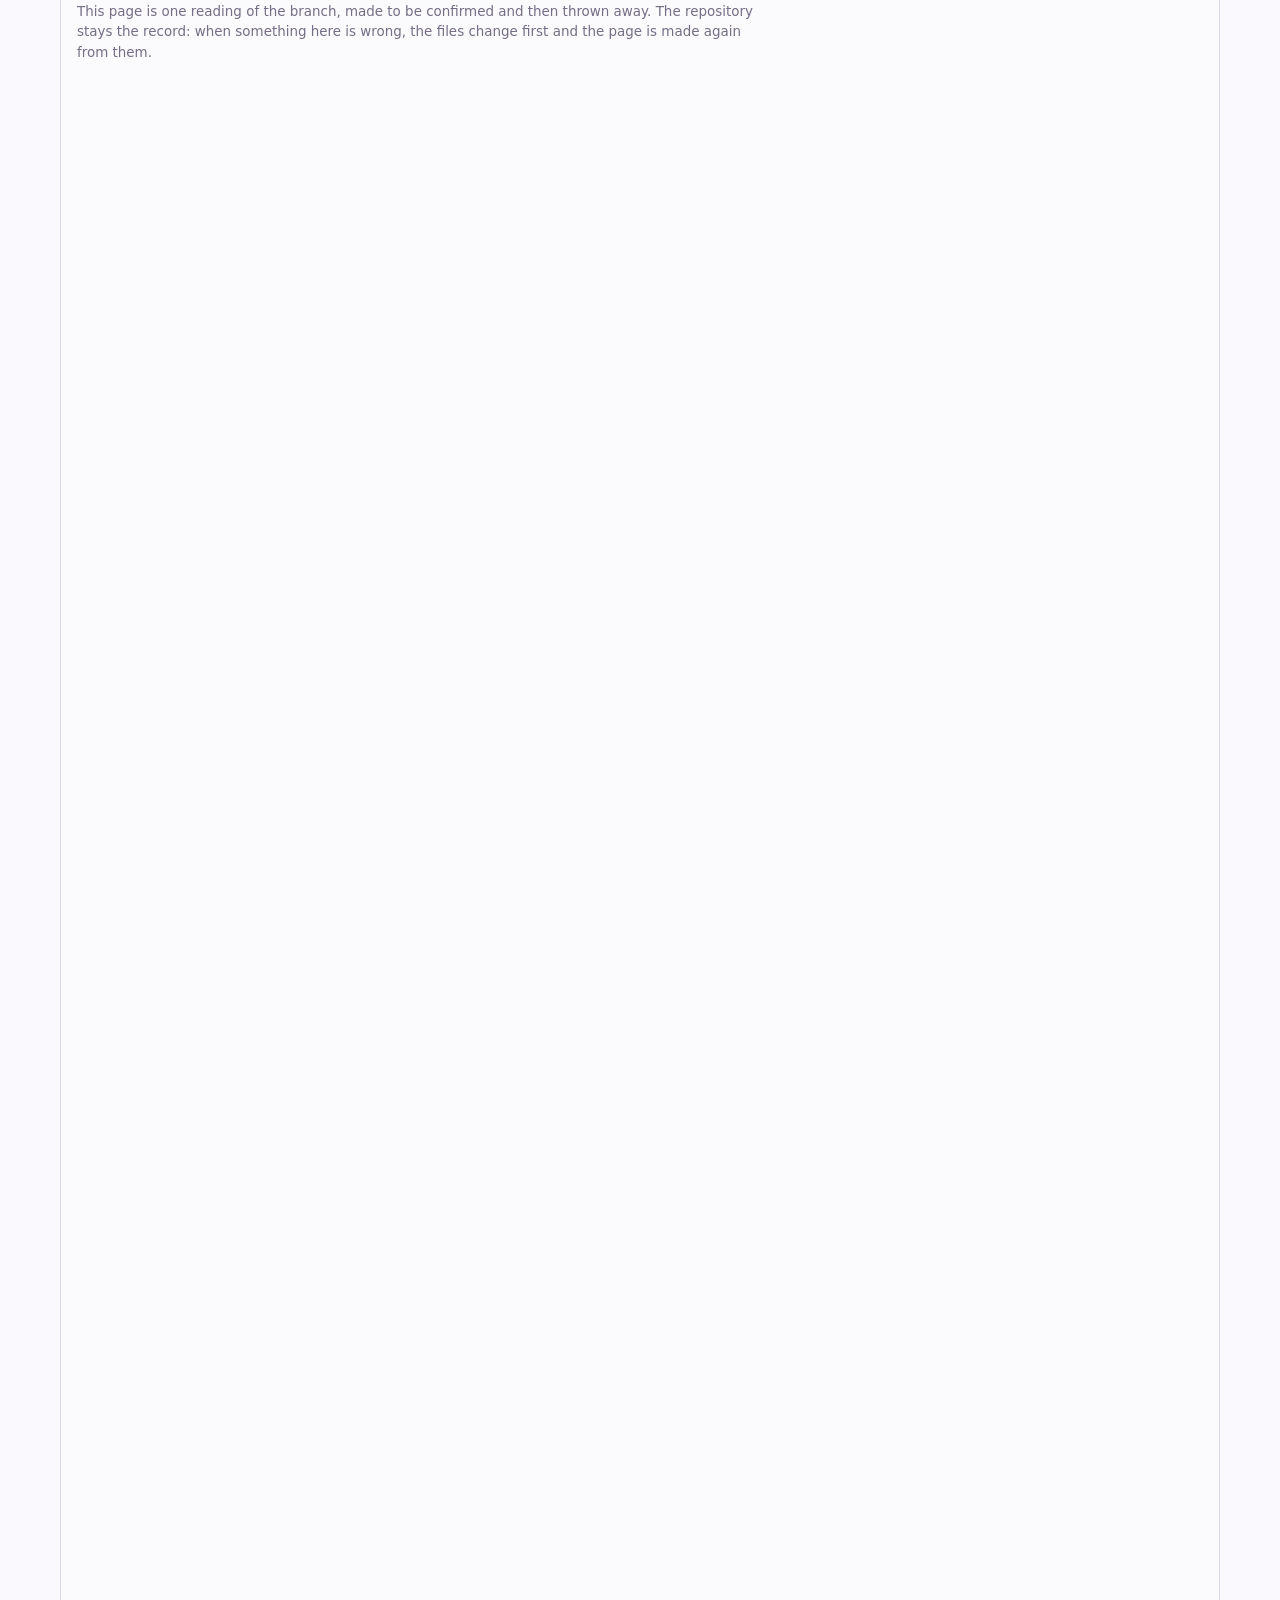
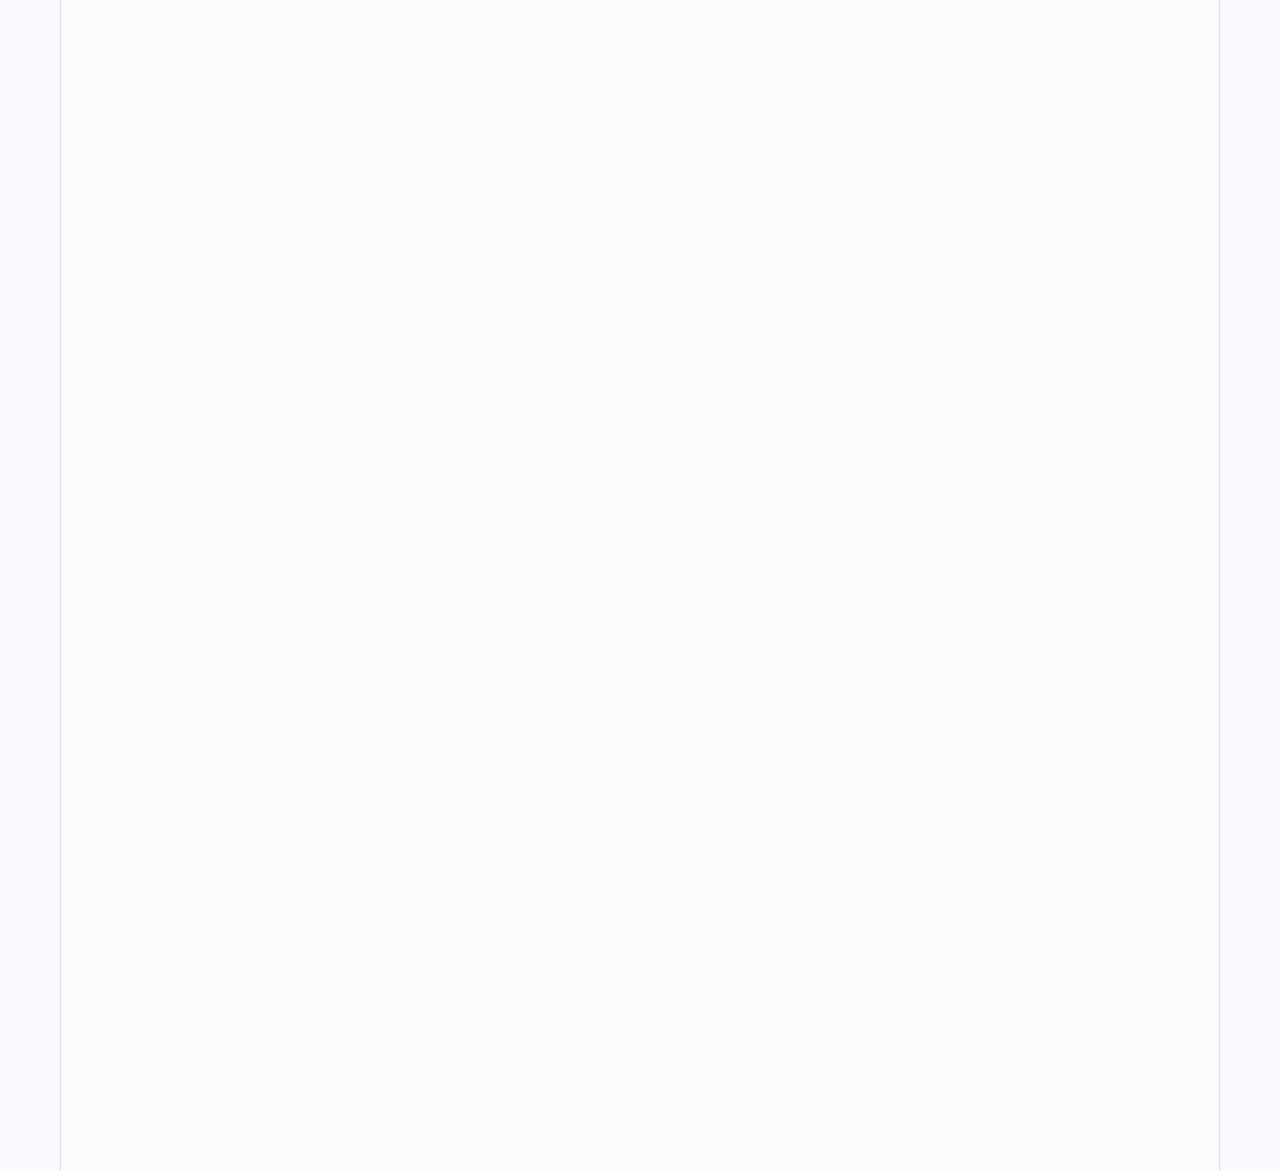
==== commit f5d6d1e7: "Merge pull request #66 from roanboc/ccr-89cc65be-vffo8n-site feat(site): a landing page for somebody" ====
--- a/site/index.html
+++ b/site/index.html
@@ -27,7 +27,6 @@
     </a>
     <nav class="site-nav" aria-label="On this page">
       <a href="#how">How it works</a>
-      <a href="#film">The film</a>
       <a href="#see">An example</a>
       <a href="#where">The repository</a>
       <a class="btn btn-primary" href="./start.html">Get started</a>
@@ -48,8 +47,8 @@
           You see what it changes. You confirm it. Then it gets built.
         </p>
         <div class="actions">
-          <a class="btn btn-primary" href="#film">Watch it in two minutes</a>
-          <a class="btn btn-ghost" href="#how">See how it works</a>
+          <a class="btn btn-primary" href="#how">See how it works</a>
+          <a class="btn btn-ghost" href="./start.html">Get started</a>
         </div>
       </div>
 
@@ -141,31 +140,6 @@
           <p>Checks prove the definition still describes what was built. You review once and merge.</p>
         </button></li>
       </ol>
-    </div>
-  </section>
-
-  <section class="turn" id="film">
-    <div class="wrap film">
-      <div class="q"><span class="who">You ask</span><h2>Can I just watch it?</h2></div>
-      <p class="a">
-        Two minutes: the same drawing, one step at a time, and then where
-        everything is kept in your repository.
-      </p>
-      <video controls preload="metadata" playsinline poster="./assets/film/poster.jpg" width="1920" height="1080">
-        <source src="./assets/film/archreator.mp4" type="video/mp4" />
-        <track kind="captions" srclang="en" label="English" src="./assets/film/archreator.en.vtt" default />
-      </video>
-      <details>
-        <summary>Read it instead</summary>
-        <div class="words">
-          <p>An AI agent can build almost anything you ask for. But it only knows what you told it. Where you left a gap, it fills it with a guess, and keeps going. So you get a working version of the wrong thing.</p>
-          <p>ArChreator closes that gap first. It turns your idea into a picture of your business that you can check, before anything is built.</p>
-          <p>Here is how it goes. You say the idea, in your own words. ArChreator works out what it means for your business: why you want it, who does what, and what you need to know. Then it shows you a picture of what changes, and asks one question at a time. You answer, or you correct it. Round and round, until it reads true. Then you confirm. Your confirmation is what makes it true. Now it hands over: a short note of the change, the software that is needed, and your rules. Your own delivery framework designs the software. A coding agent builds it, and tests it. If the design, or a test, shows that you meant something else, that comes back to you. It is not settled in the code. Checks confirm the picture still matches what was built. You review once, and merge. You end up with two things: the software, and a description of your business that you confirmed. That second one lasts.</p>
-          <p>All of it lives in your repository, as plain text. One file is the front door. Every agent reads it first. The architecture folder holds the picture, in numbered folders, in the order the questions are asked. One: why the business exists. Two: who does what. Three: what it needs to know. Four: what software does it. Five: where it runs. Beside them, one short note for every change: what changed, why, and who confirmed it. Three small checks keep it honest. Previews and briefs are made when you ask, and thrown away.</p>
-          <p>ArChreator is free and open source. Install it in your coding agent, and say your first idea.</p>
-        </div>
-      </details>
-      <p class="note">The narration is a synthetic voice: Kokoro-82M, under the Apache 2.0 licence. The captions are the same words.</p>
     </div>
   </section>
 
@@ -229,19 +203,6 @@
             <li>Every piece of software says where it is specified</li>
           </ul>
         </div>
-      </div>
-      <p class="a" style="margin-top:1.8rem">
-        And you can read all of it on one page, in your own words. This is
-        the bike shop after its change. In Claude it opens beside the
-        conversation as a page only you can see, which is how a business with
-        a private repository shows this to its own people.
-      </p>
-      <div class="window">
-        <div class="window-bar">
-          <span>The bike shop on one page</span>
-          <a href="./demo/overview.html">Open it on its own</a>
-        </div>
-        <iframe src="./demo/overview.html" title="An example: a bike shop's whole model on one page" loading="lazy"></iframe>
       </div>
     </div>
   </section>
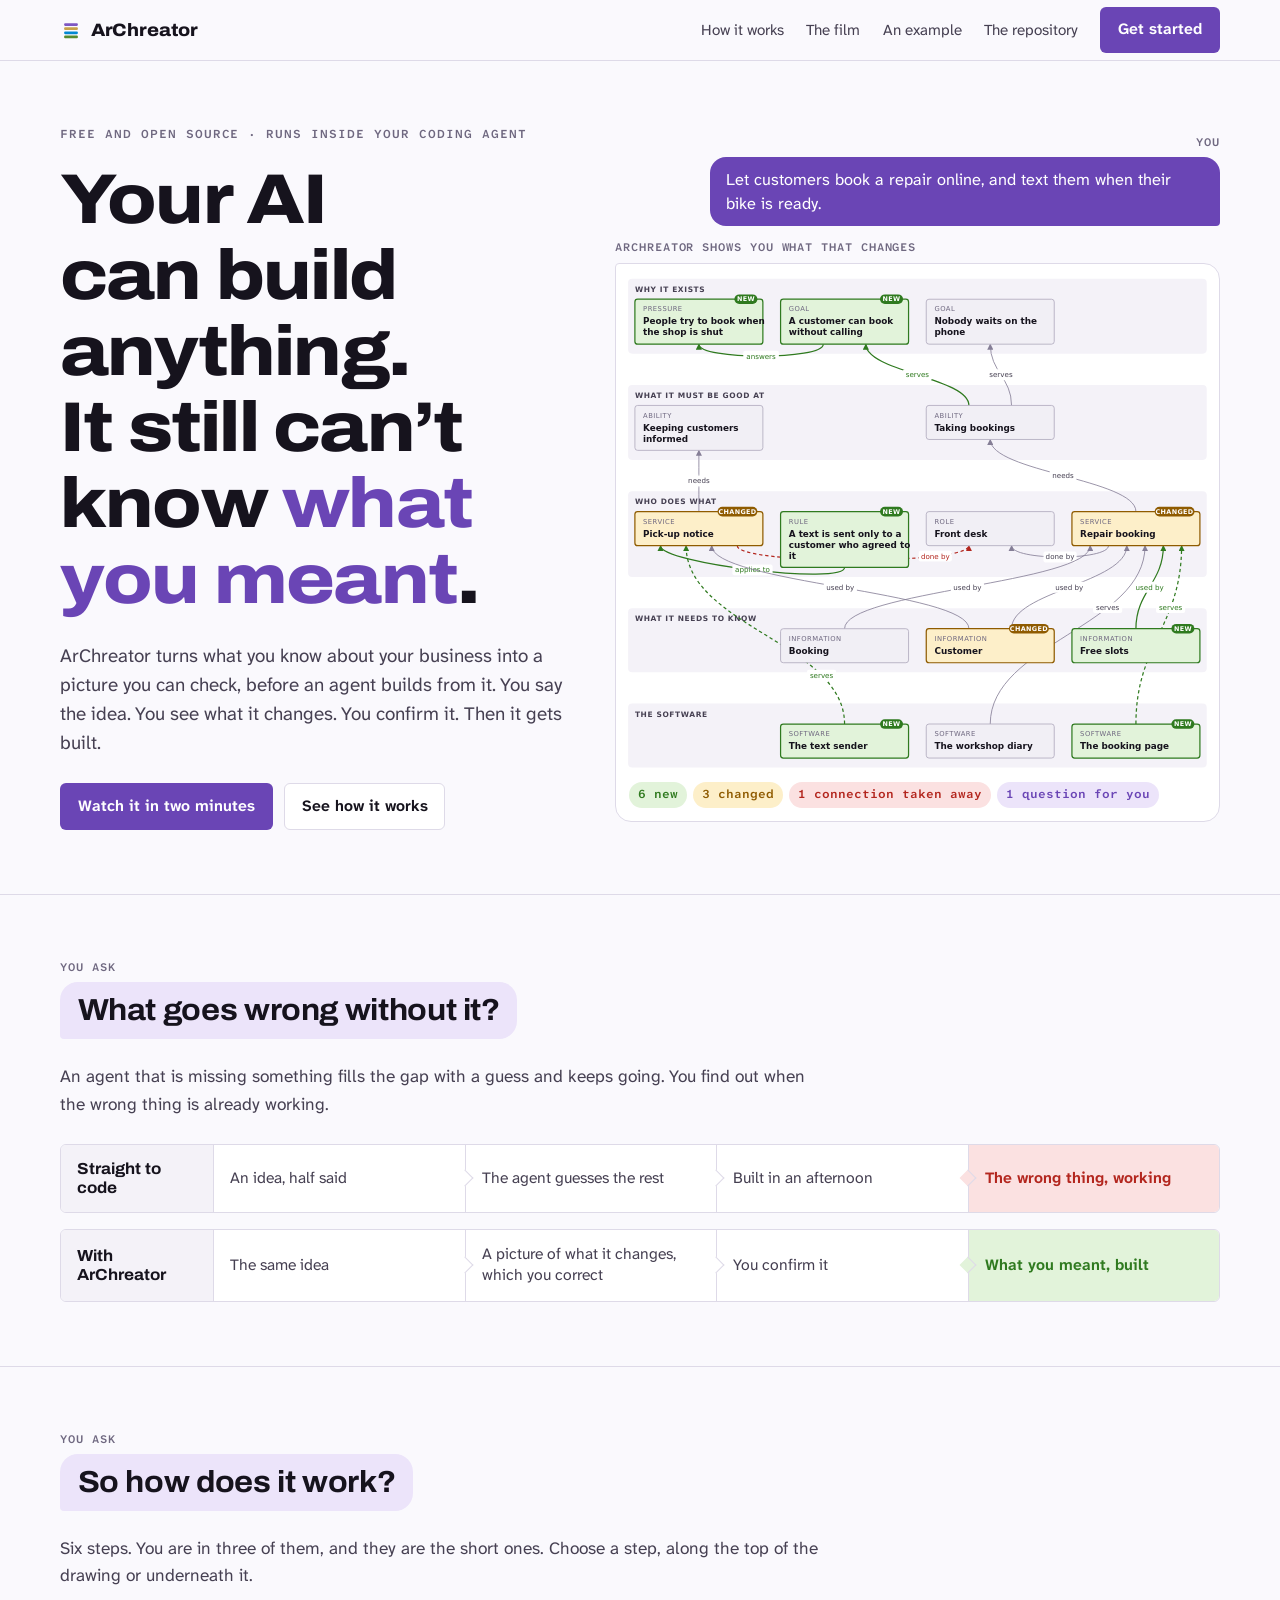
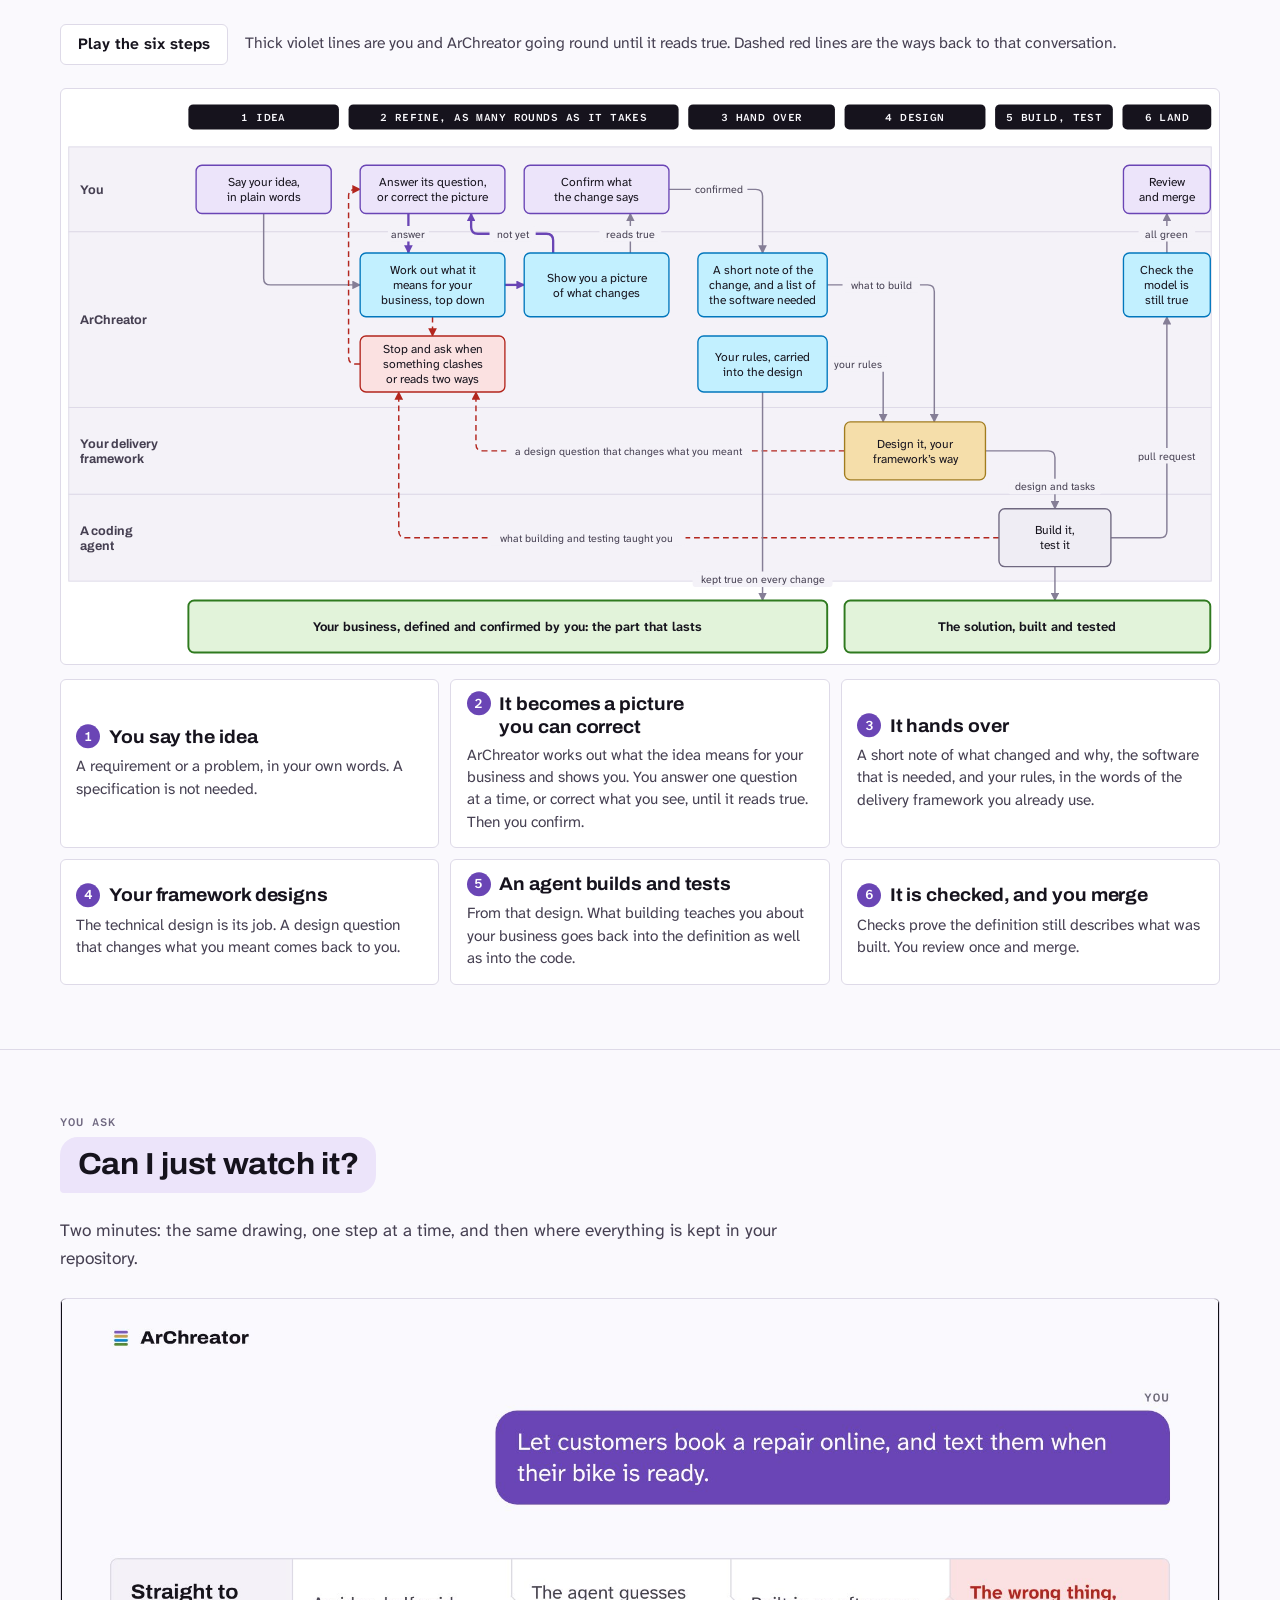
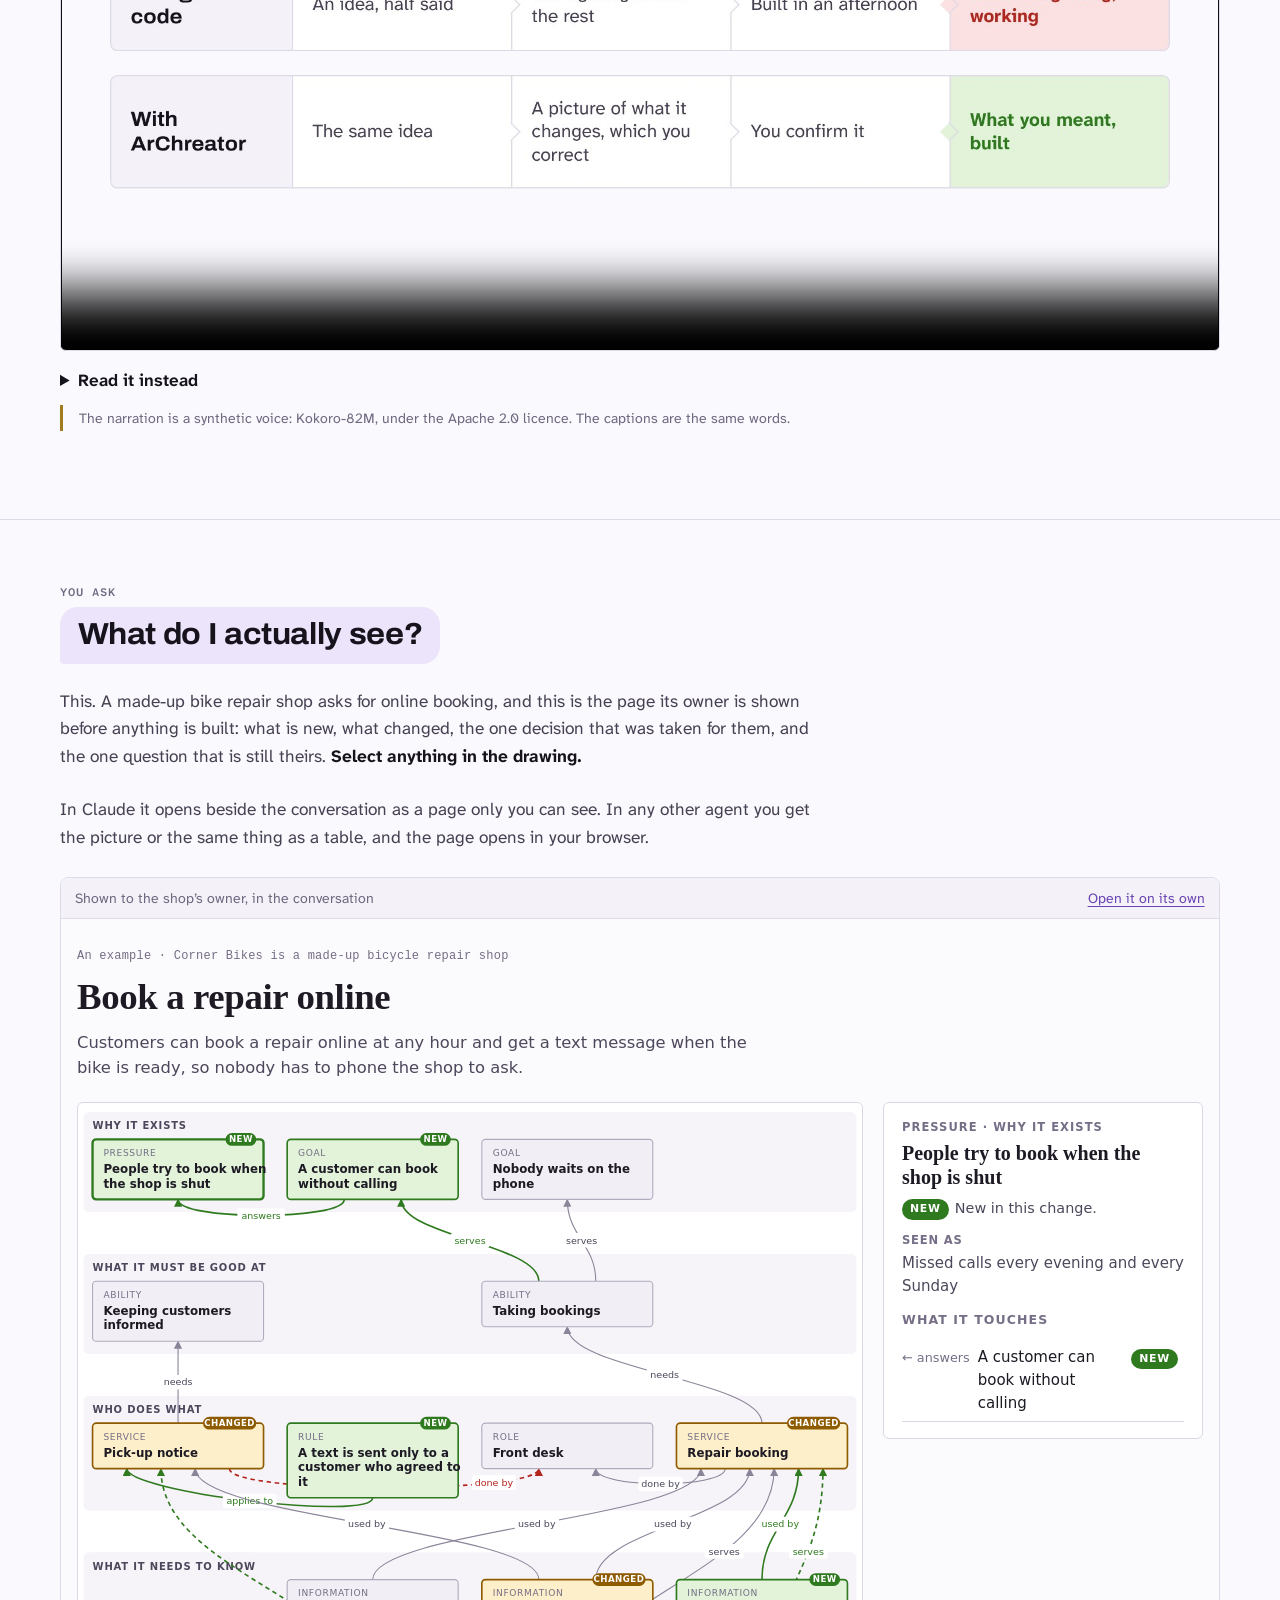
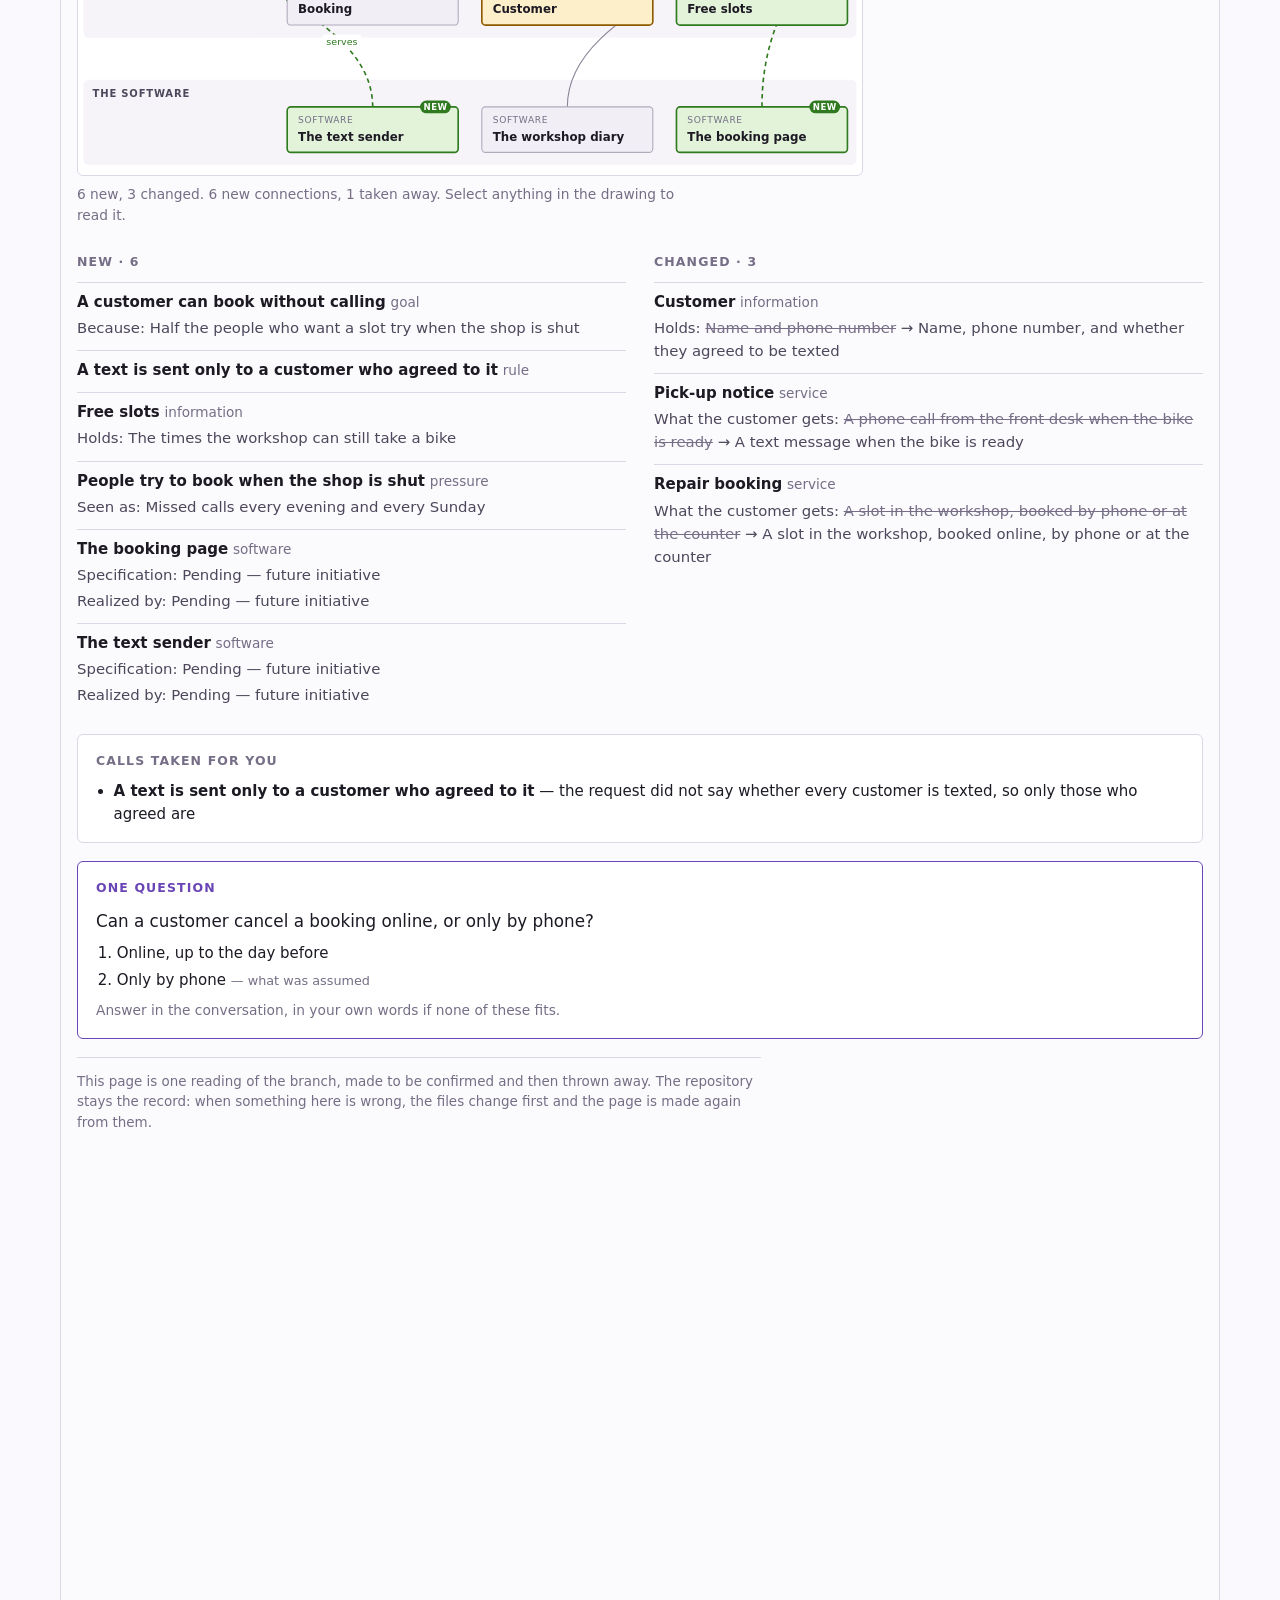
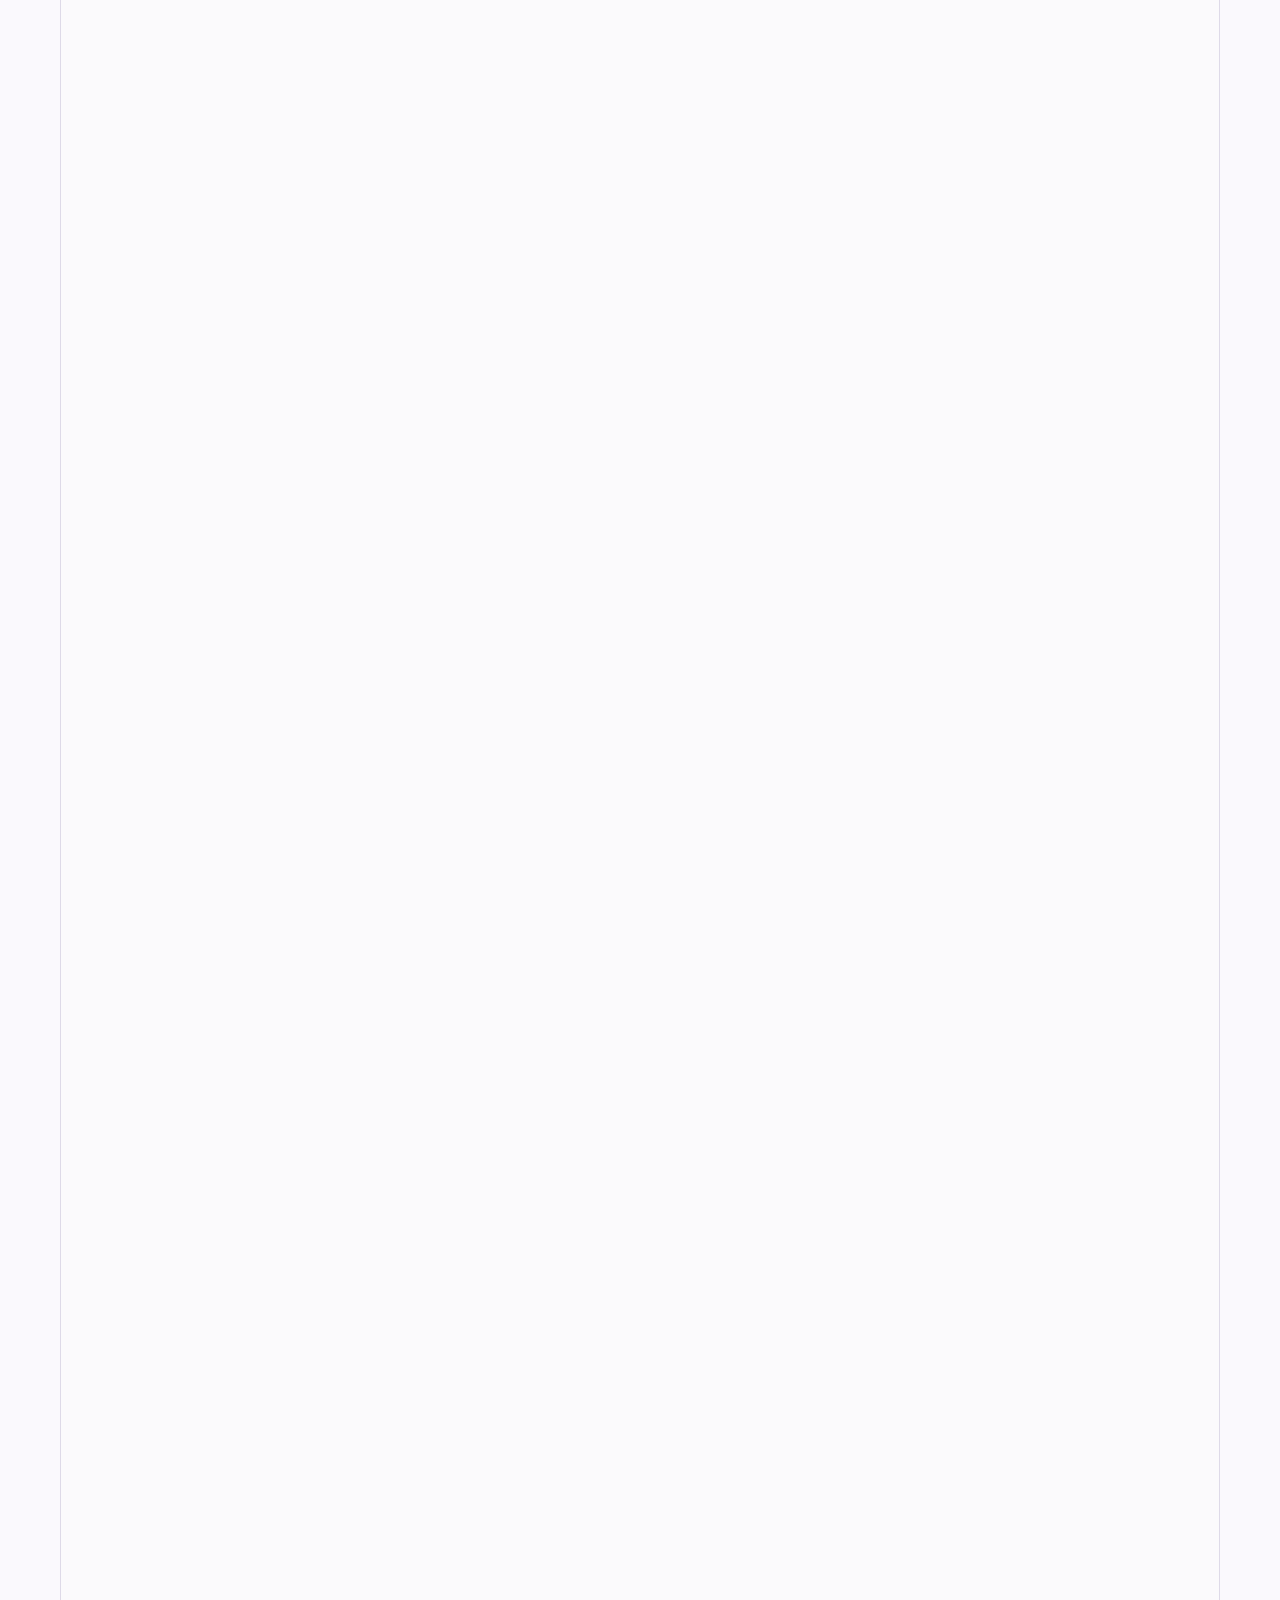
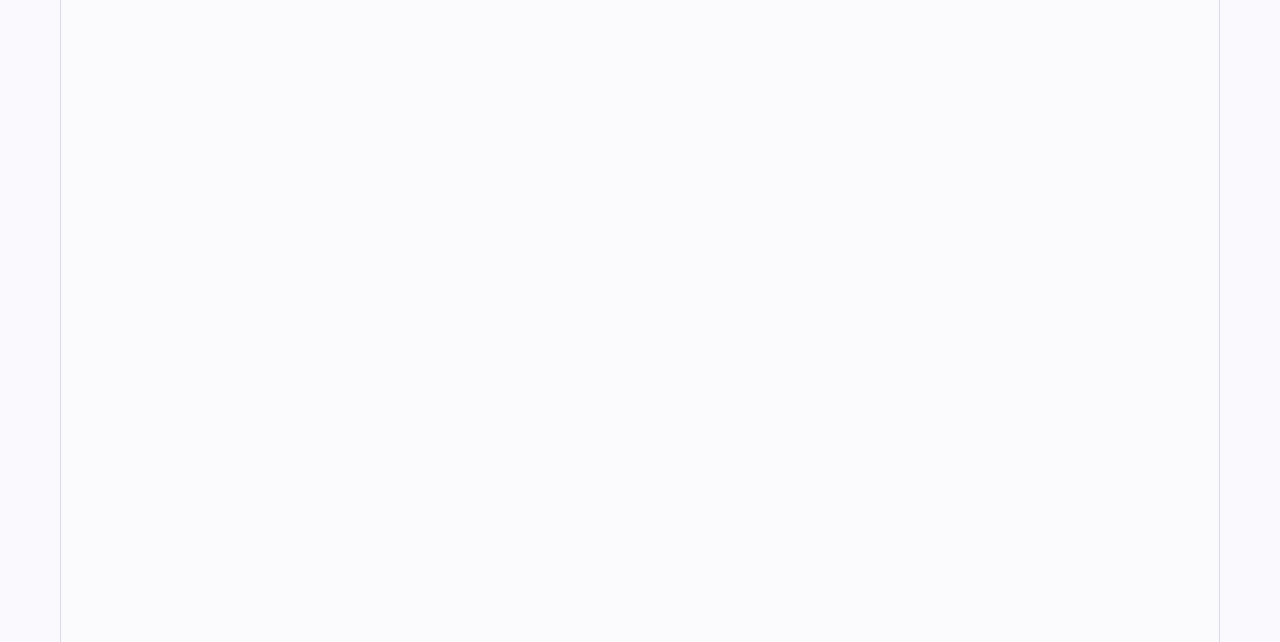
==== commit cd8583e5: "Merge pull request #67 from roanboc/ccr-89cc65be-vffo8n-film feat(film): ArChreator in two minutes, " ====
--- a/site/index.html
+++ b/site/index.html
@@ -27,6 +27,7 @@
     </a>
     <nav class="site-nav" aria-label="On this page">
       <a href="#how">How it works</a>
+      <a href="#film">The film</a>
       <a href="#see">An example</a>
       <a href="#where">The repository</a>
       <a class="btn btn-primary" href="./start.html">Get started</a>
@@ -47,8 +48,8 @@
           You see what it changes. You confirm it. Then it gets built.
         </p>
         <div class="actions">
-          <a class="btn btn-primary" href="#how">See how it works</a>
-          <a class="btn btn-ghost" href="./start.html">Get started</a>
+          <a class="btn btn-primary" href="#film">Watch it in two minutes</a>
+          <a class="btn btn-ghost" href="#how">See how it works</a>
         </div>
       </div>
 
@@ -140,6 +141,31 @@
           <p>Checks prove the definition still describes what was built. You review once and merge.</p>
         </button></li>
       </ol>
+    </div>
+  </section>
+
+  <section class="turn" id="film">
+    <div class="wrap film">
+      <div class="q"><span class="who">You ask</span><h2>Can I just watch it?</h2></div>
+      <p class="a">
+        Two minutes: the same drawing, one step at a time, and then where
+        everything is kept in your repository.
+      </p>
+      <video controls preload="metadata" playsinline poster="./assets/film/poster.jpg" width="1920" height="1080">
+        <source src="./assets/film/archreator.mp4" type="video/mp4" />
+        <track kind="captions" srclang="en" label="English" src="./assets/film/archreator.en.vtt" default />
+      </video>
+      <details>
+        <summary>Read it instead</summary>
+        <div class="words">
+          <p>An AI agent can build almost anything you ask for. But it only knows what you told it. Where you left a gap, it fills it with a guess, and keeps going. So you get a working version of the wrong thing.</p>
+          <p>ArChreator closes that gap first. It turns your idea into a picture of your business that you can check, before anything is built.</p>
+          <p>Here is how it goes. You say the idea, in your own words. ArChreator works out what it means for your business: why you want it, who does what, and what you need to know. Then it shows you a picture of what changes, and asks one question at a time. You answer, or you correct it. Round and round, until it reads true. Then you confirm. Your confirmation is what makes it true. Now it hands over: a short note of the change, the software that is needed, and your rules. Your own delivery framework designs the software. A coding agent builds it, and tests it. If the design, or a test, shows that you meant something else, that comes back to you. It is not settled in the code. Checks confirm the picture still matches what was built. You review once, and merge. You end up with two things: the software, and a description of your business that you confirmed. That second one lasts.</p>
+          <p>All of it lives in your repository, as plain text. One file is the front door. Every agent reads it first. The architecture folder holds the picture, in numbered folders, in the order the questions are asked. One: why the business exists. Two: who does what. Three: what it needs to know. Four: what software does it. Five: where it runs. Beside them, one short note for every change: what changed, why, and who confirmed it. Three small checks keep it honest. Previews and briefs are made when you ask, and thrown away.</p>
+          <p>ArChreator is free and open source. Install it in your coding agent, and say your first idea.</p>
+        </div>
+      </details>
+      <p class="note">The narration is a synthetic voice: Kokoro-82M, under the Apache 2.0 licence. The captions are the same words.</p>
     </div>
   </section>
 
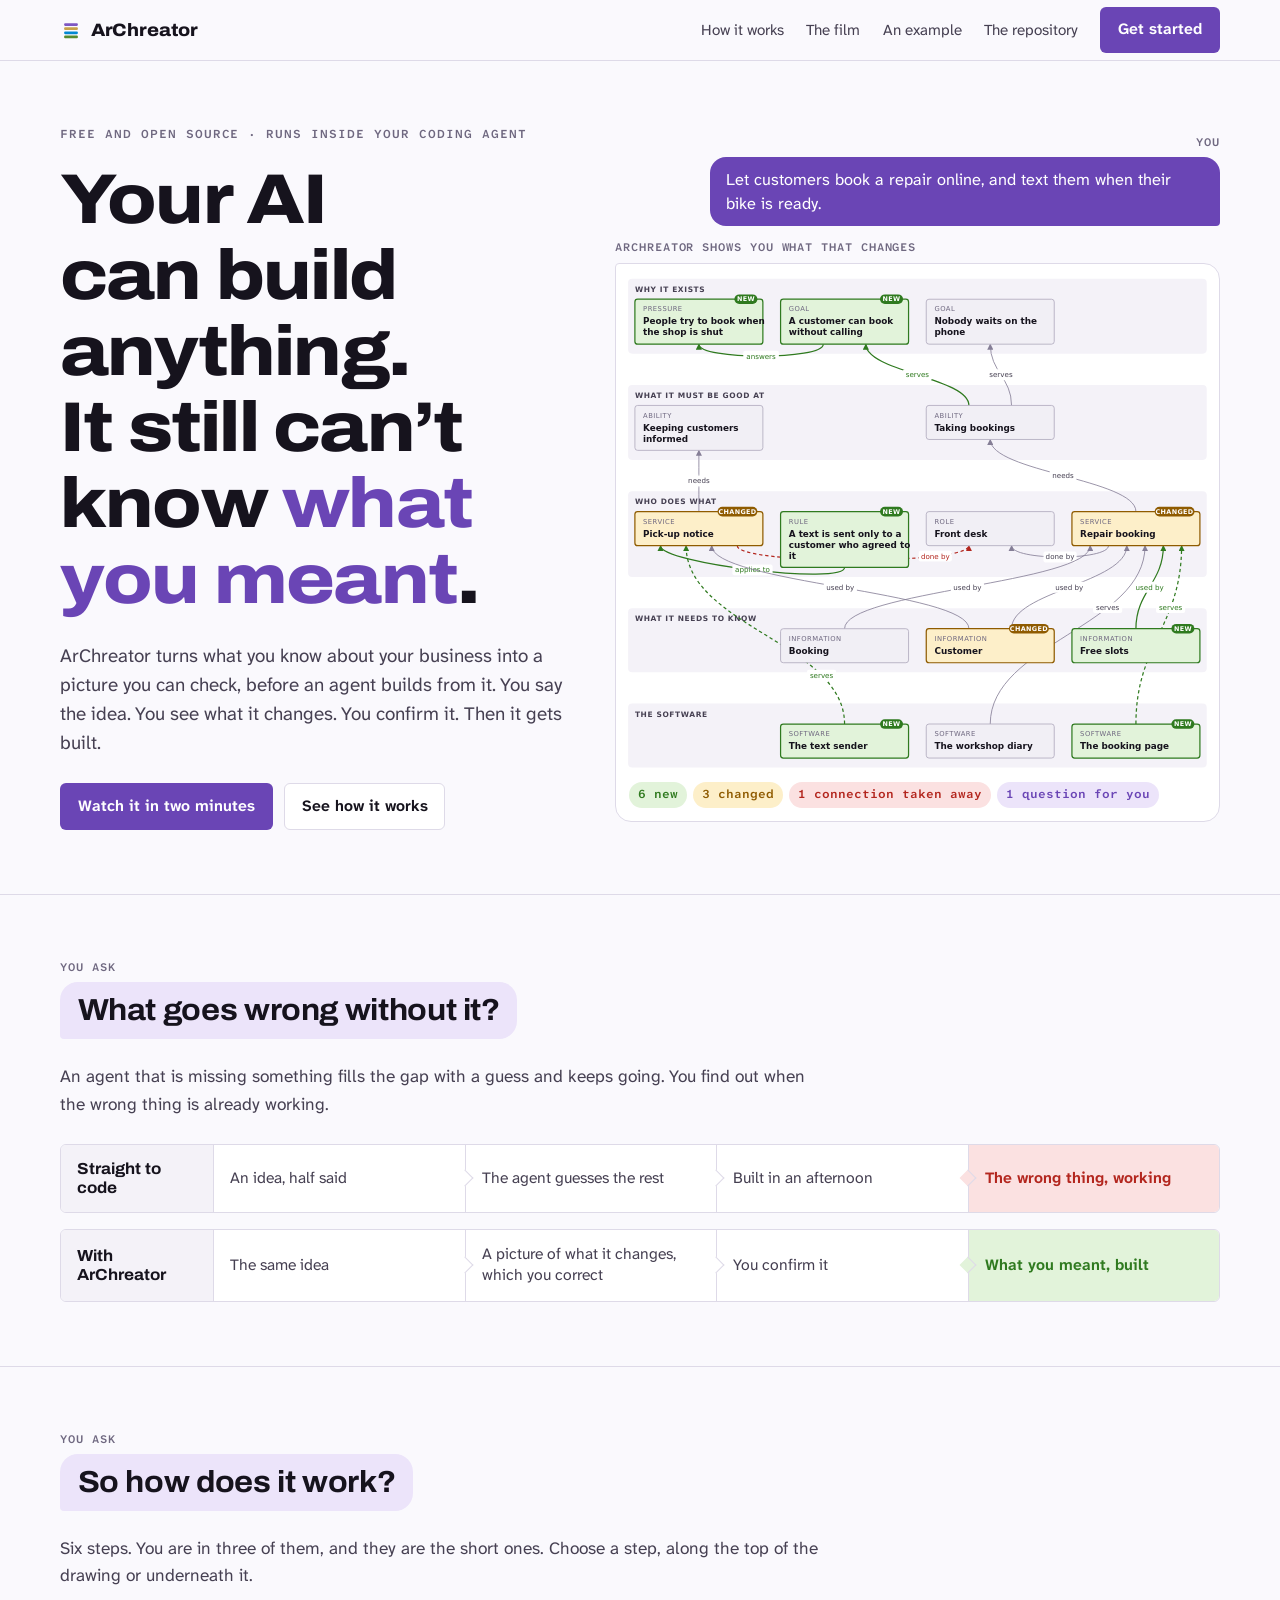
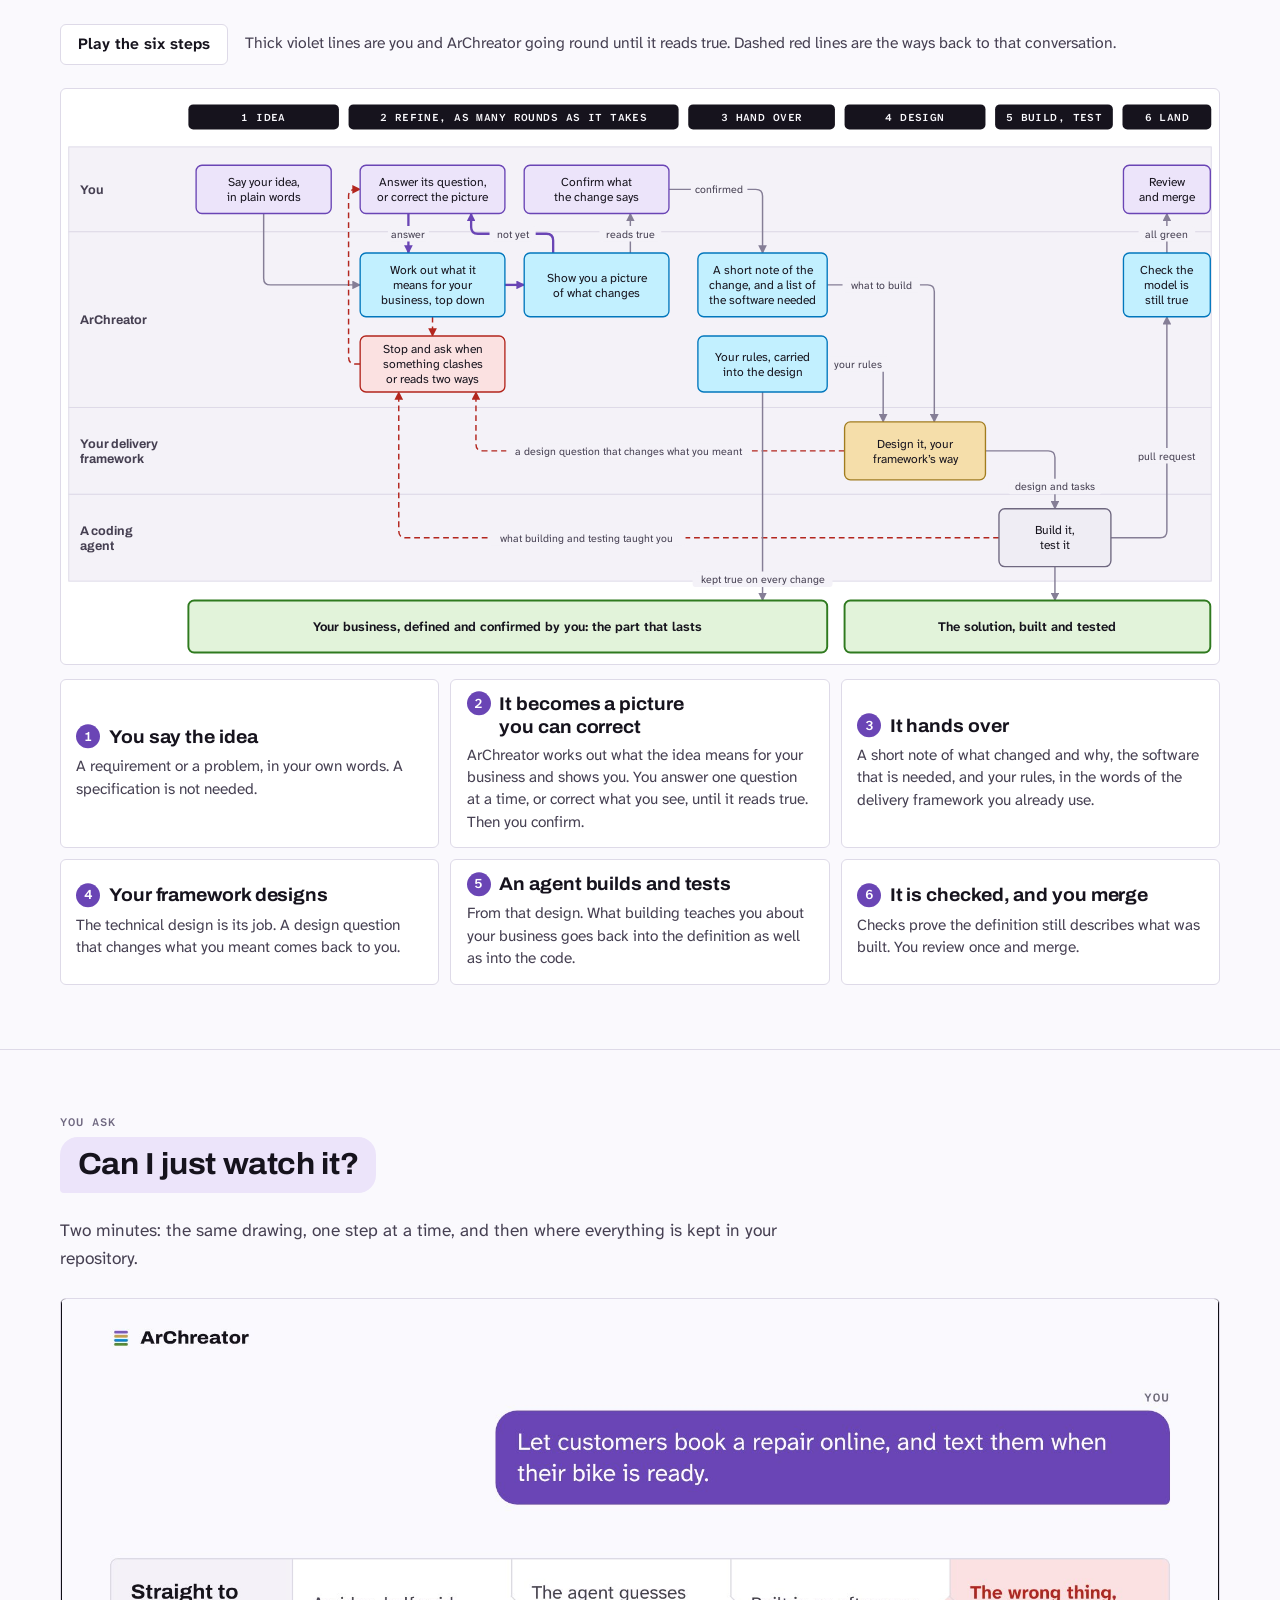
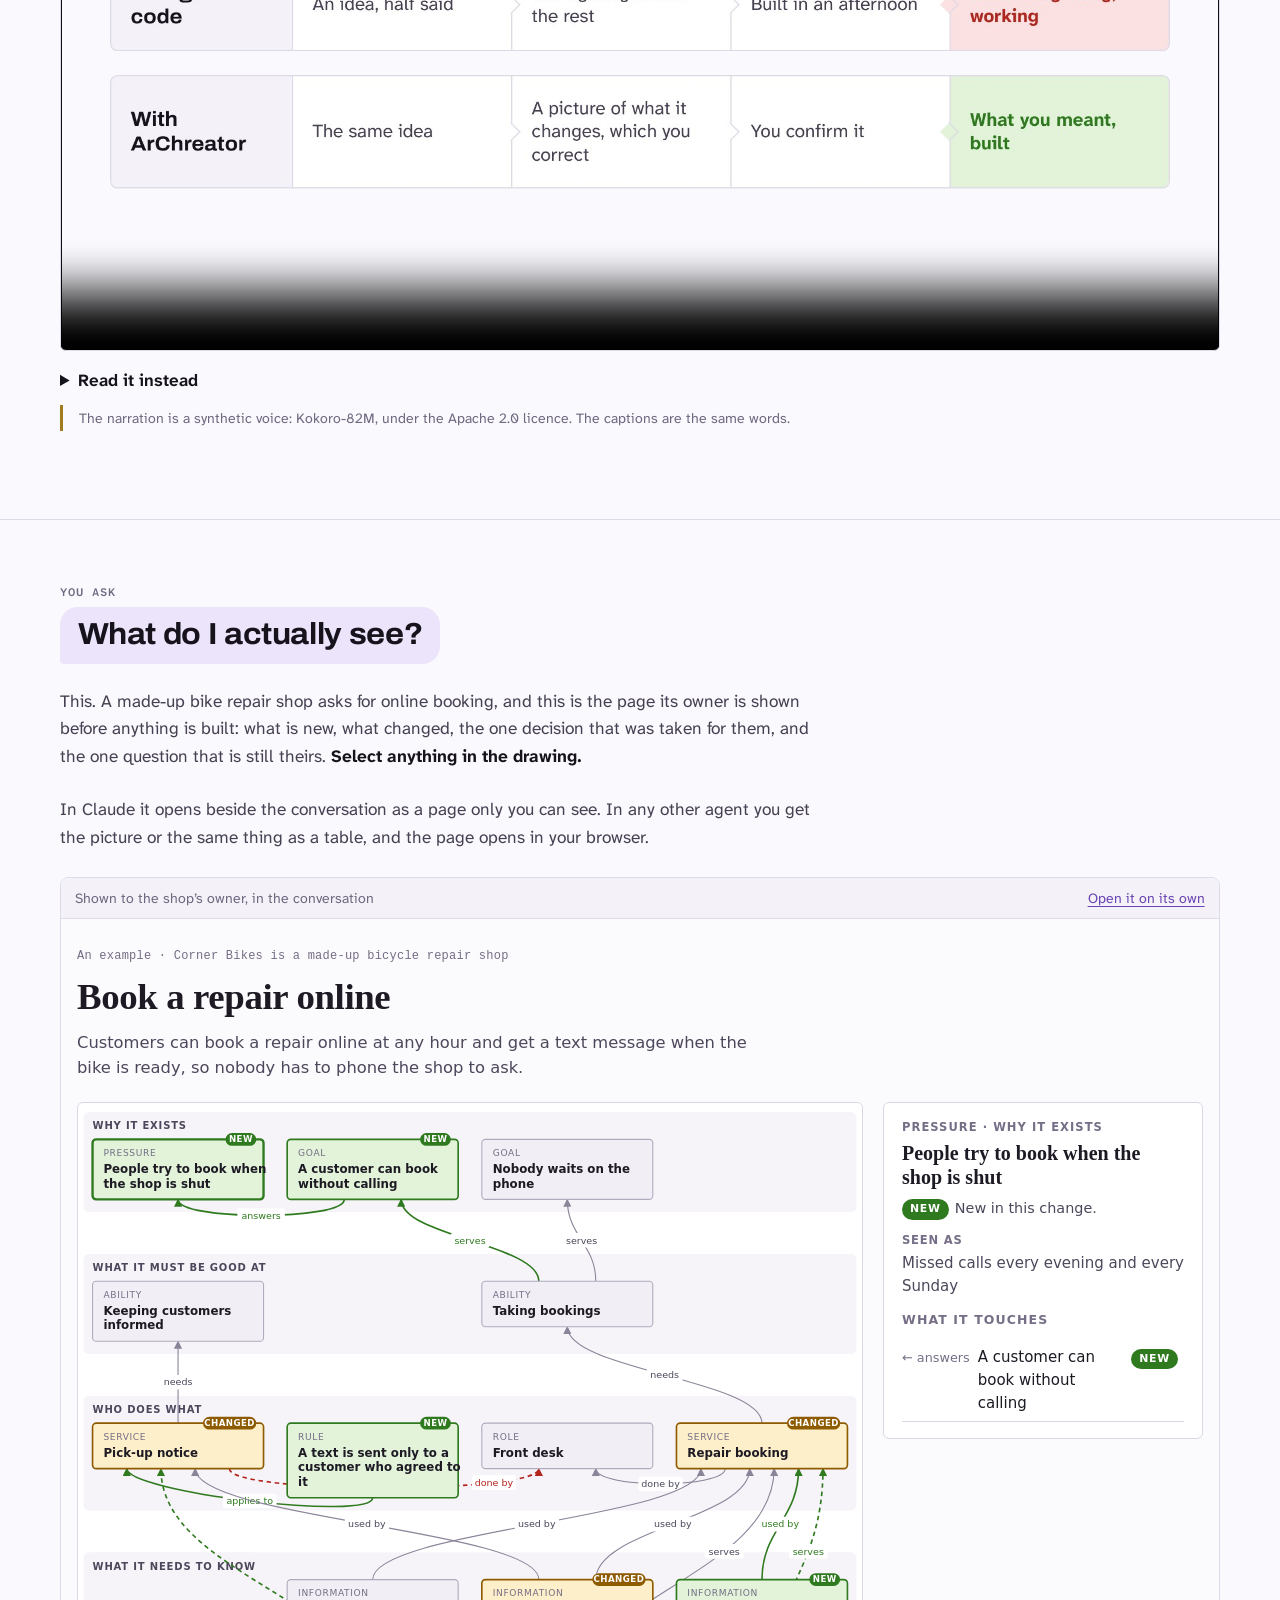
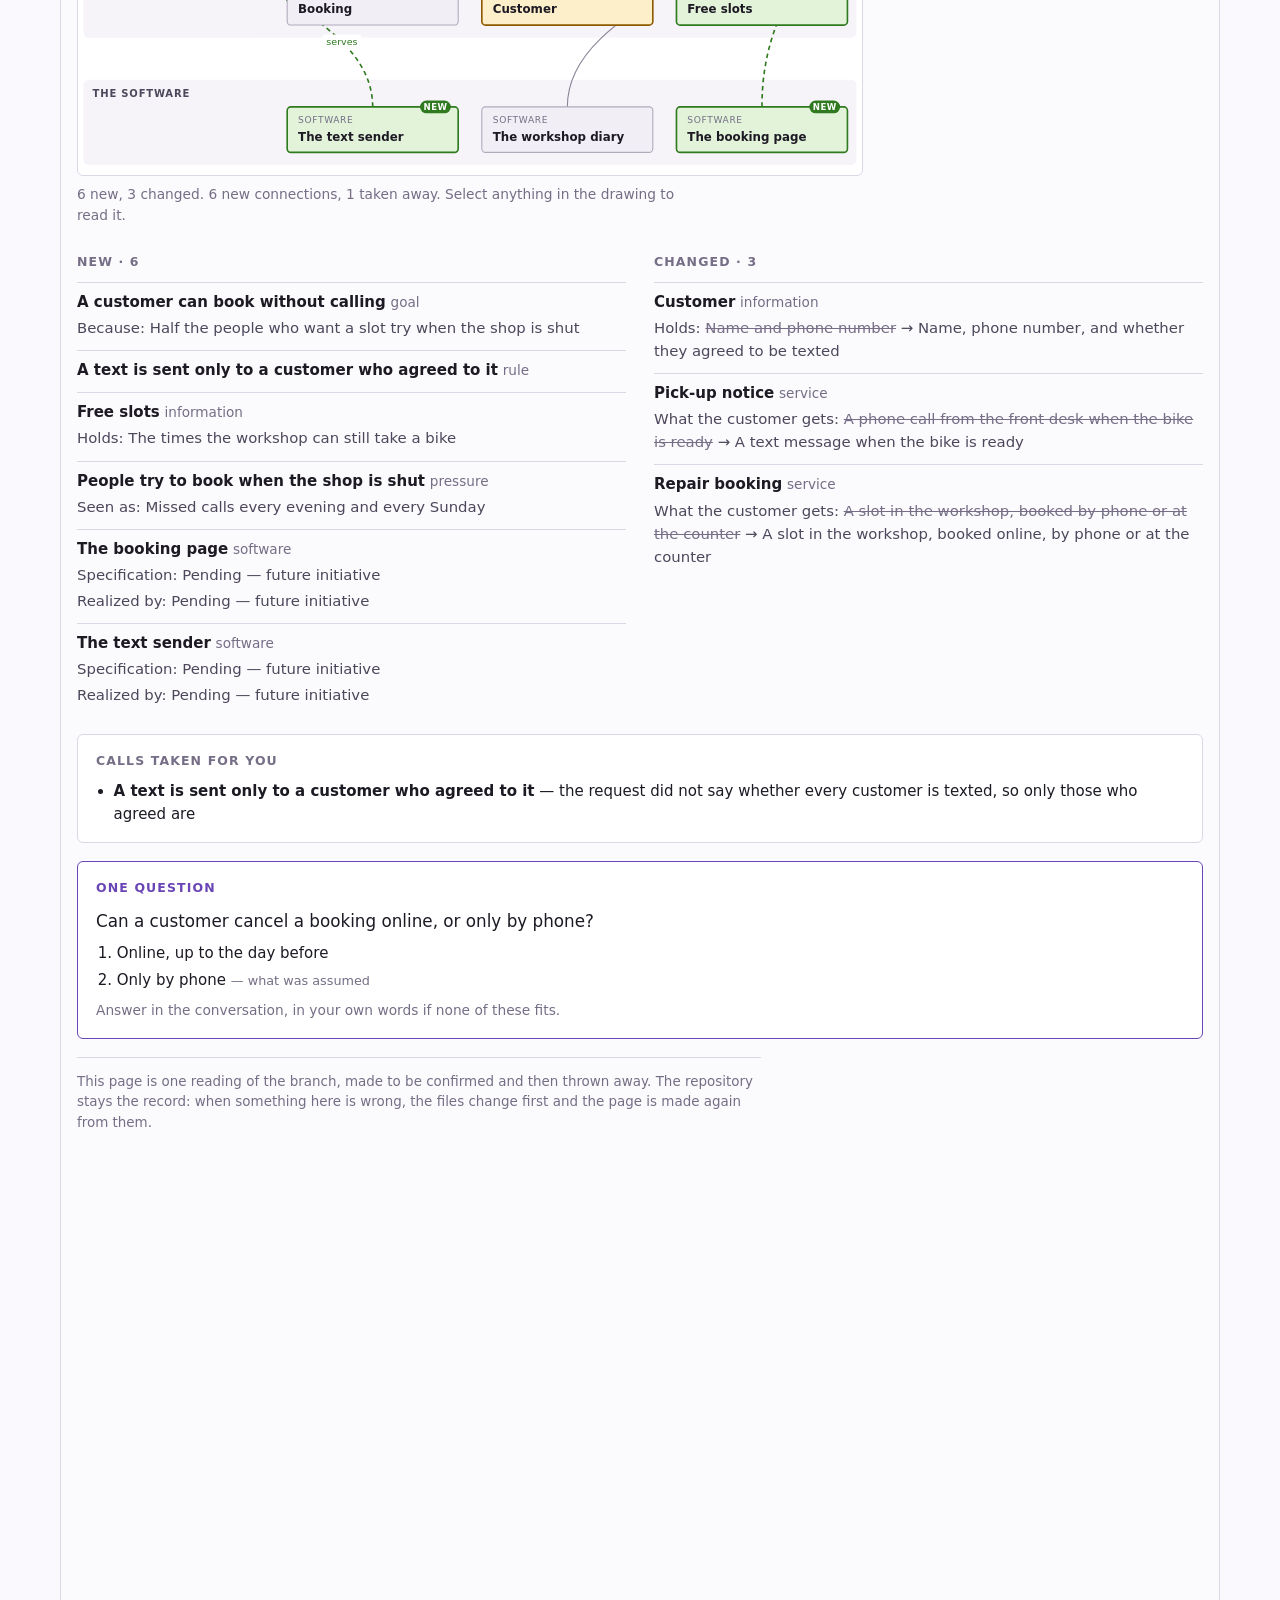
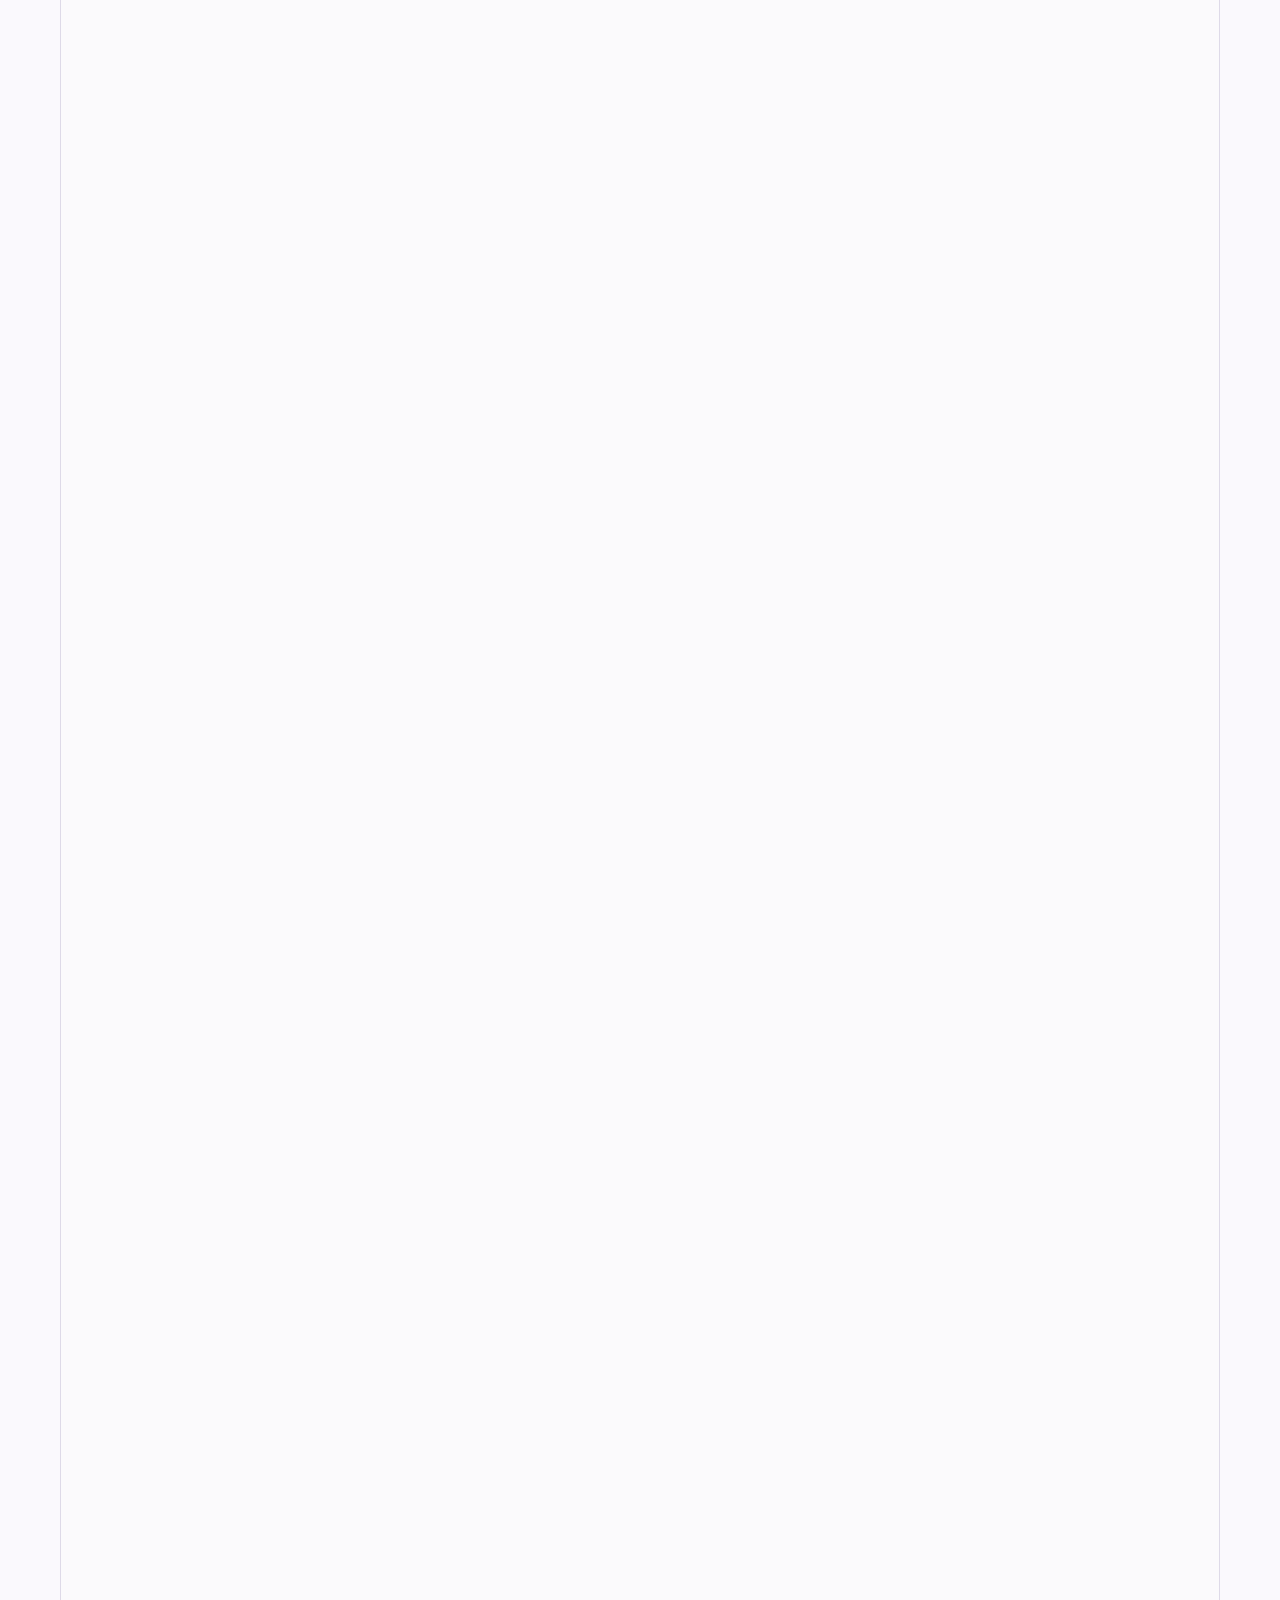
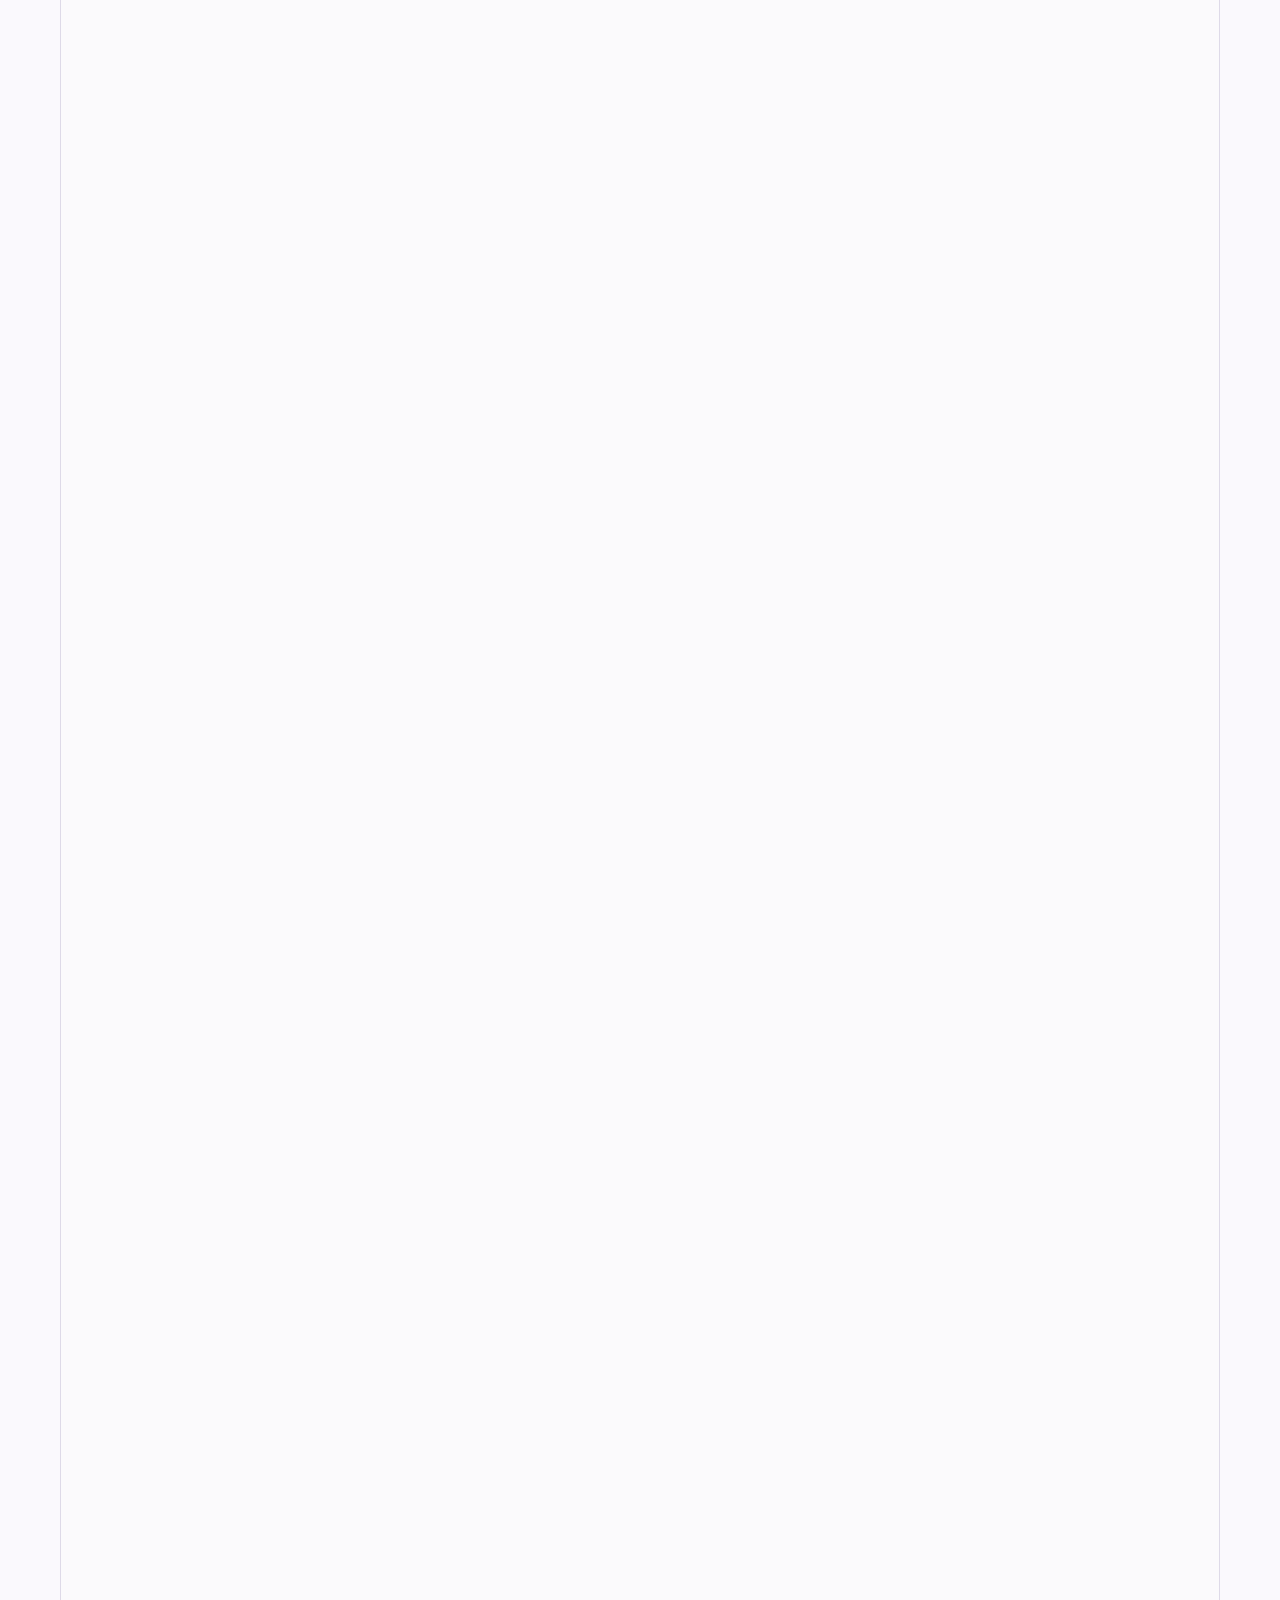
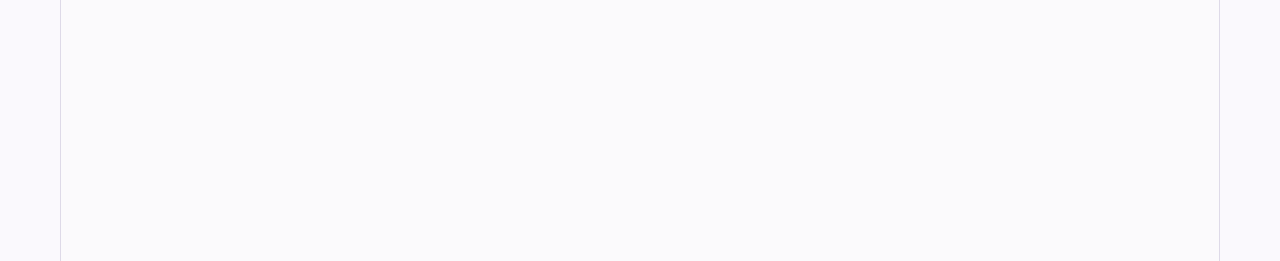
==== commit 11b6d445: "Merge pull request #68 from roanboc/ccr-89cc65be-vffo8n-overview feat: the whole model on one page, " ====
--- a/site/index.html
+++ b/site/index.html
@@ -229,6 +229,19 @@
             <li>Every piece of software says where it is specified</li>
           </ul>
         </div>
+      </div>
+      <p class="a" style="margin-top:1.8rem">
+        And you can read all of it on one page, in your own words. This is
+        the bike shop after its change. In Claude it opens beside the
+        conversation as a page only you can see, which is how a business with
+        a private repository shows this to its own people.
+      </p>
+      <div class="window">
+        <div class="window-bar">
+          <span>The bike shop on one page</span>
+          <a href="./demo/overview.html">Open it on its own</a>
+        </div>
+        <iframe src="./demo/overview.html" title="An example: a bike shop's whole model on one page" loading="lazy"></iframe>
       </div>
     </div>
   </section>
